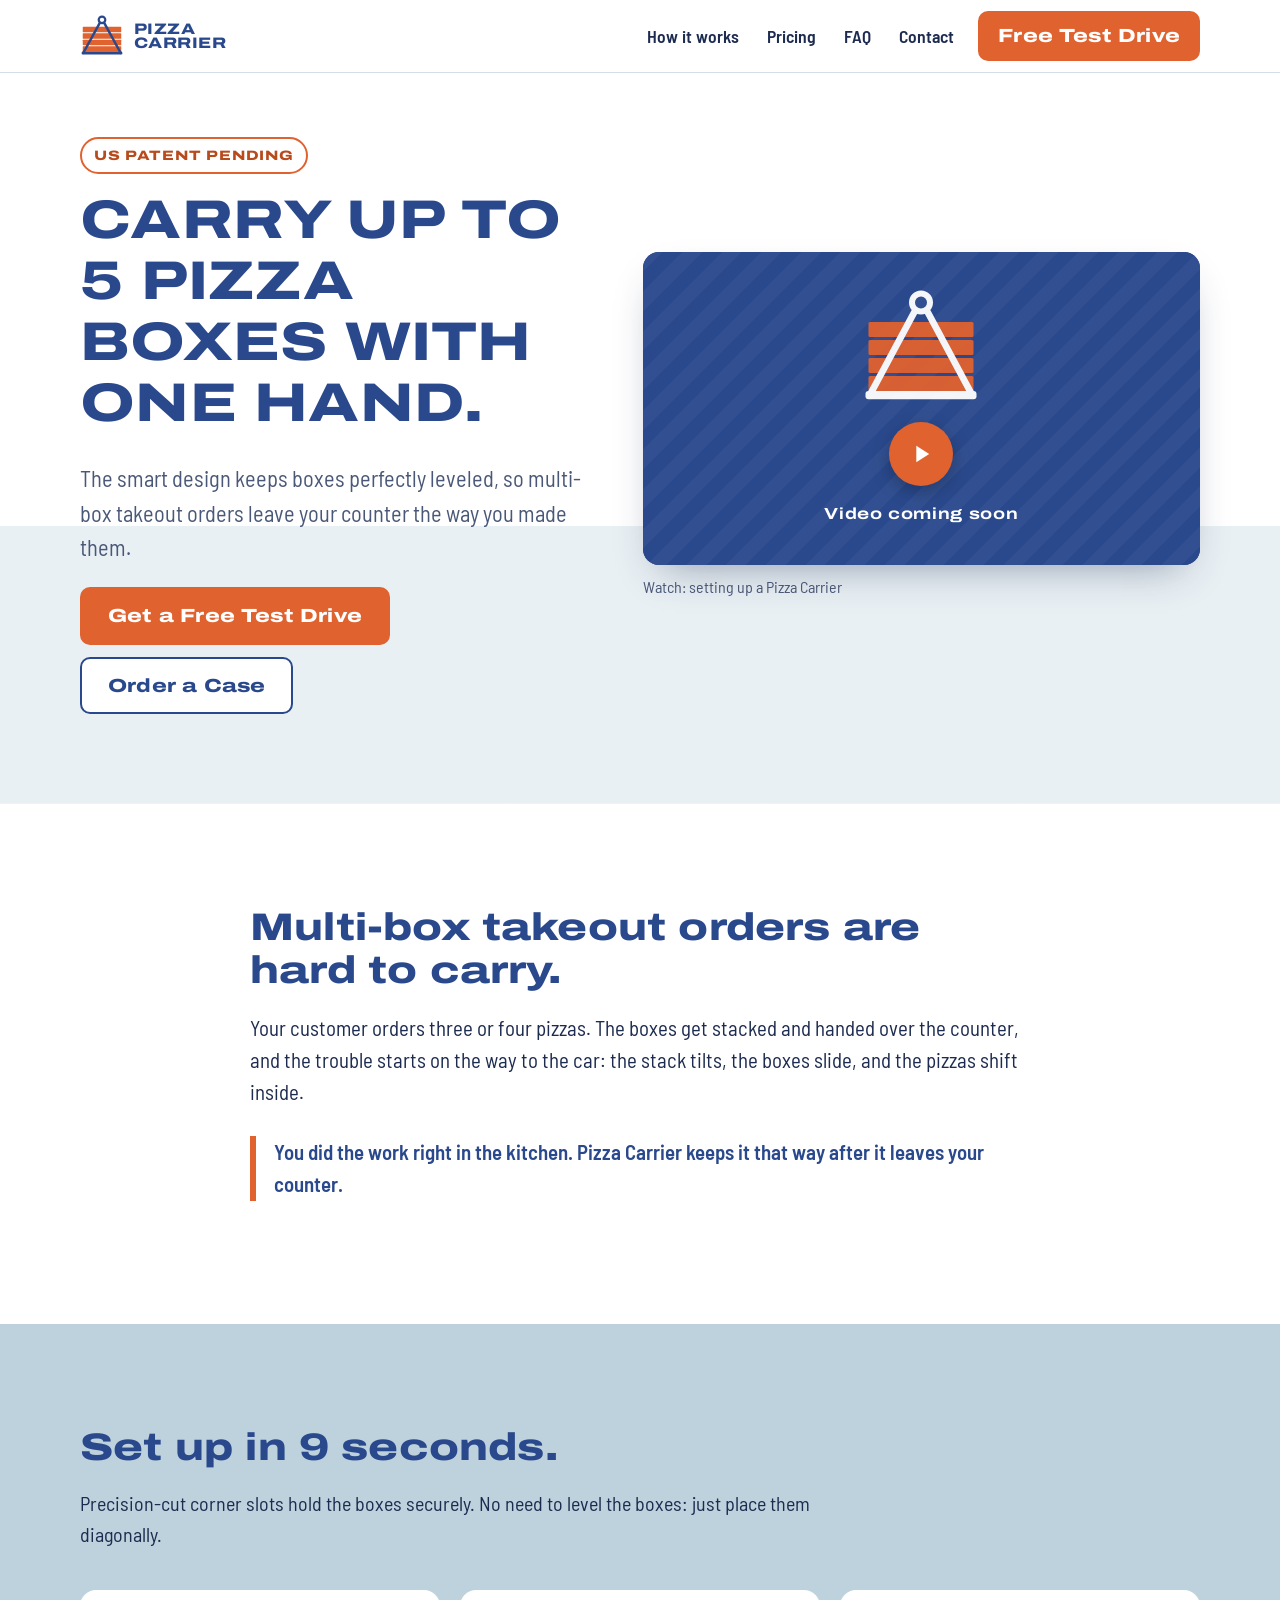
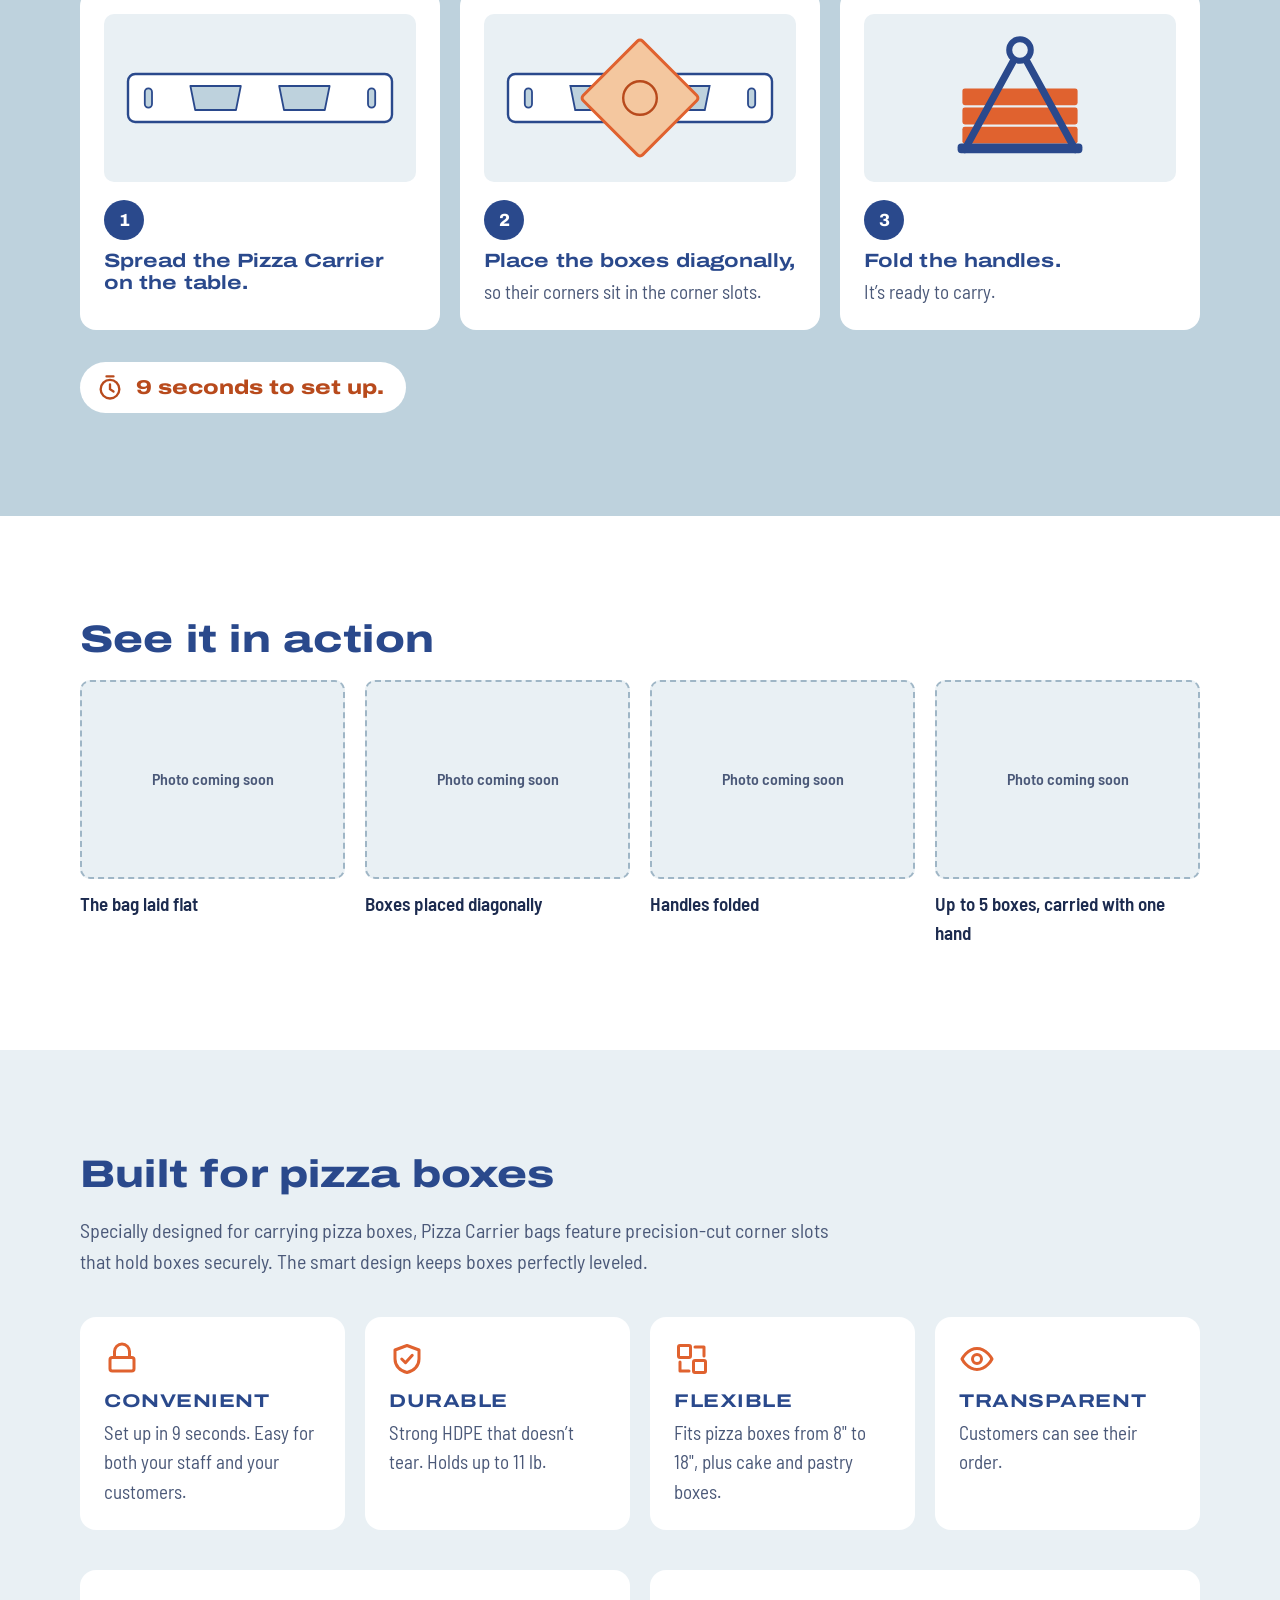
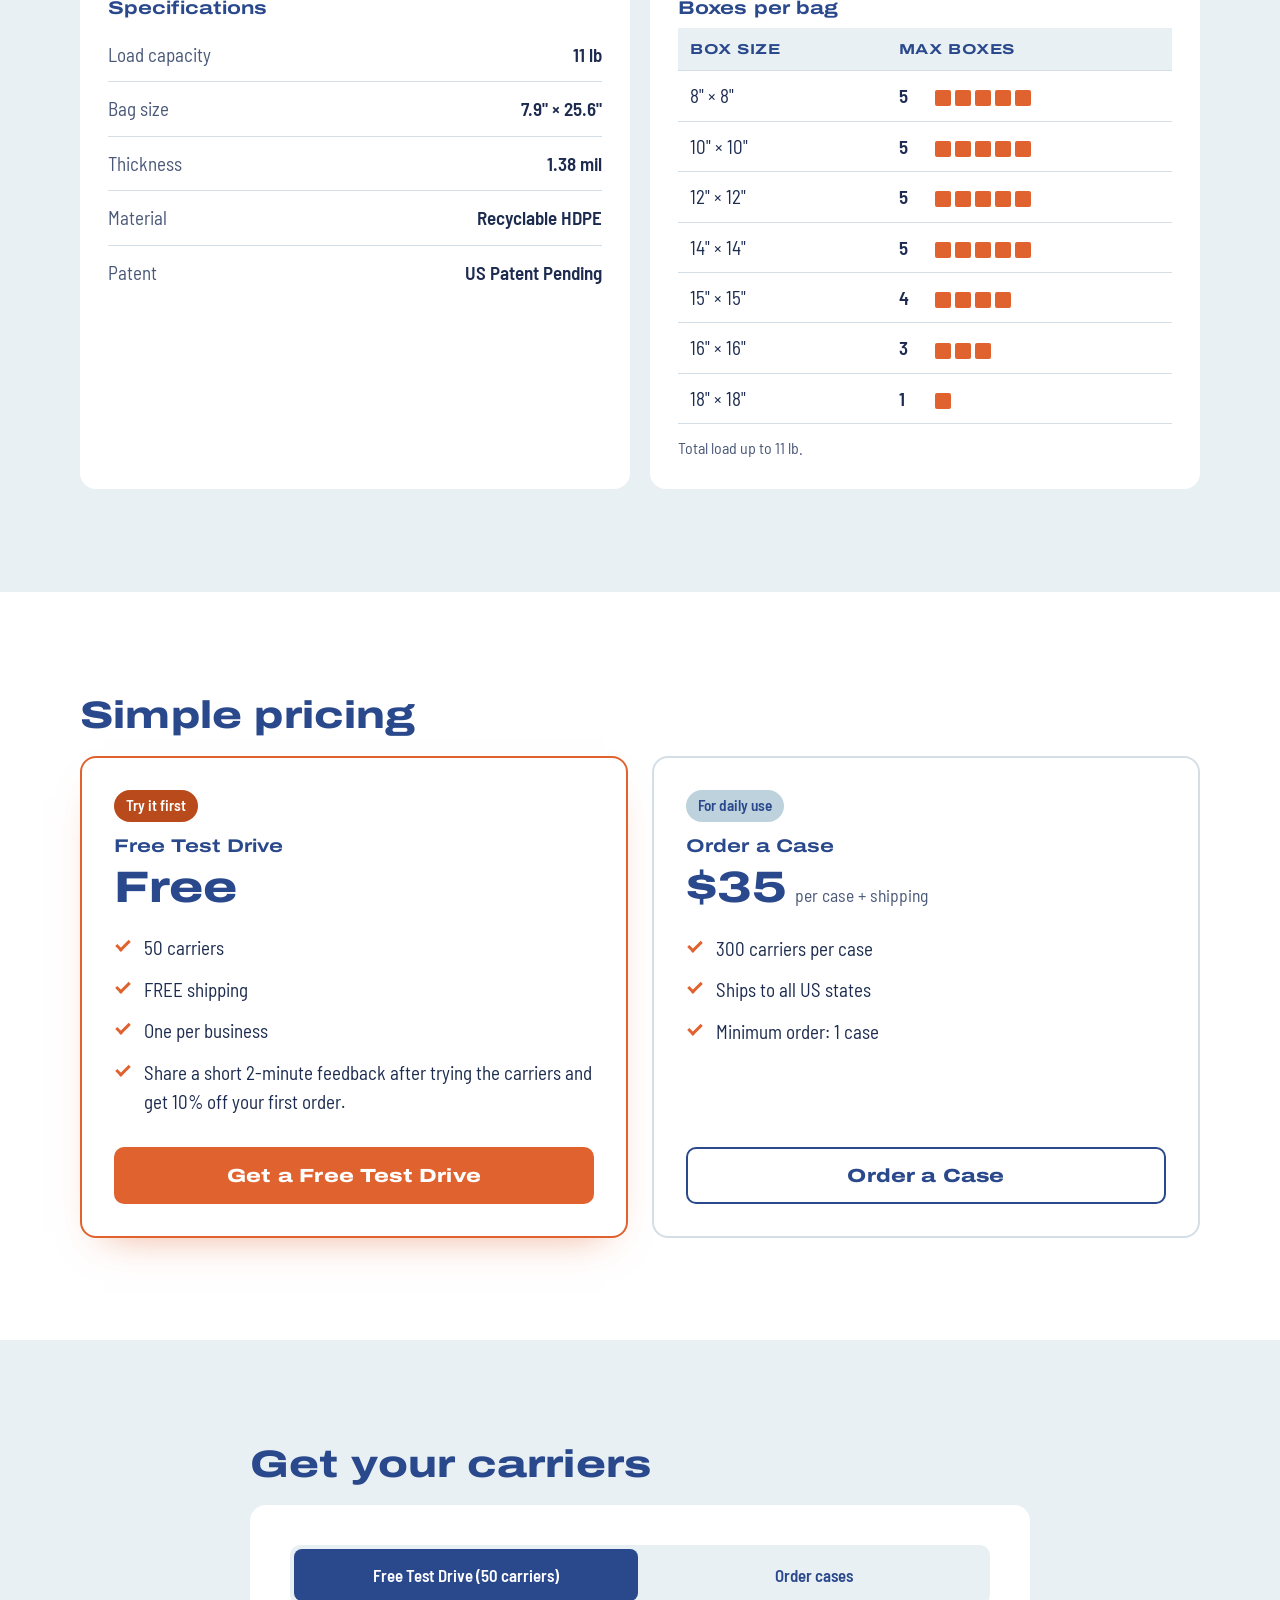
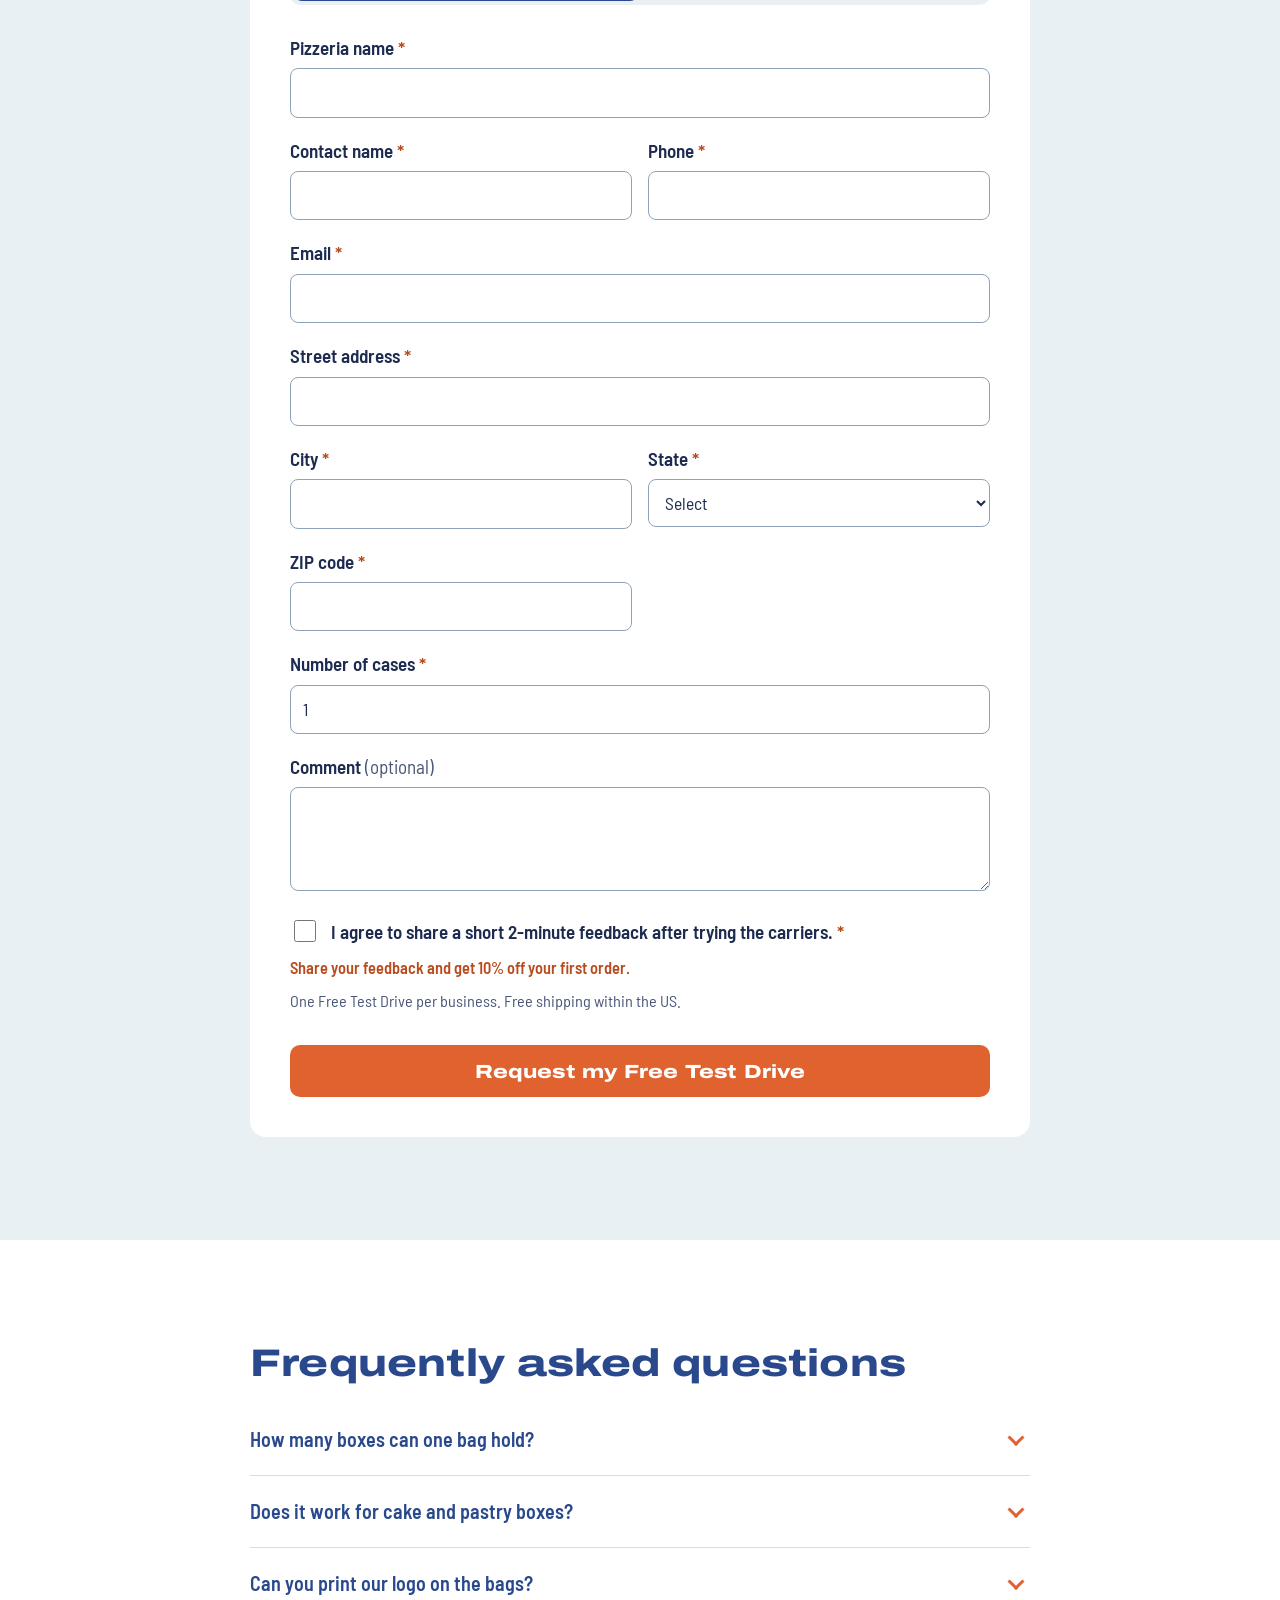
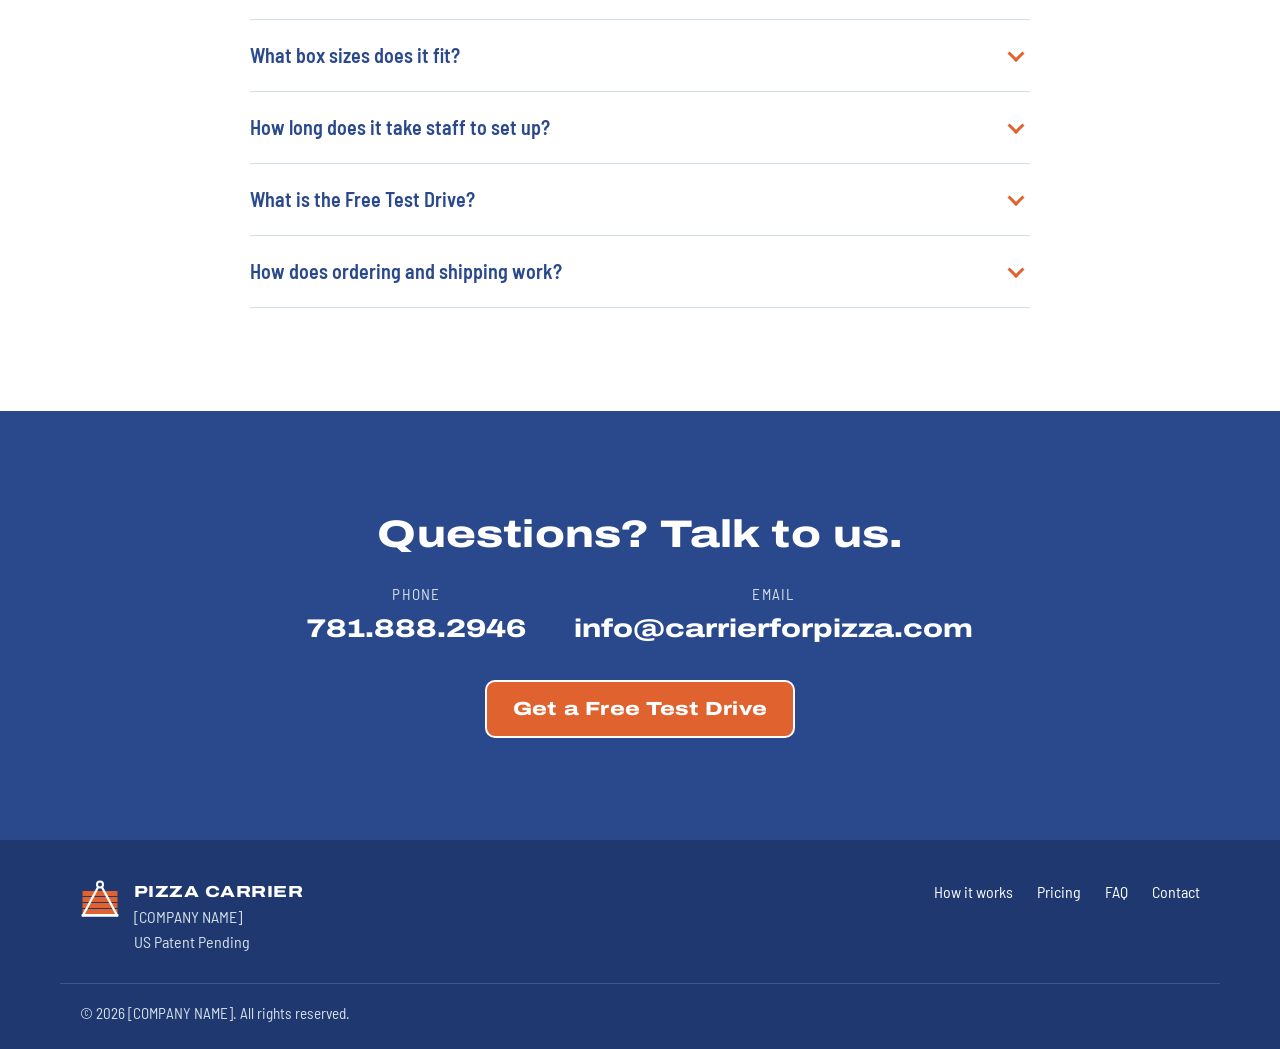
==== index.html @ 57d376f2 "Align site copy with the client's site description Up to 5 boxes, call the product a carry bag, ment" ====
<!doctype html>
<html lang="en">
<head>
<meta charset="utf-8">
<meta name="viewport" content="width=device-width, initial-scale=1">
<title>Pizza Carrier — Carry up to 5 pizza boxes with one hand</title>
<meta name="description" content="Pizza Carrier is a patent-pending pizza box carry bag for pizzerias. It holds up to 5 pizza boxes perfectly leveled for takeout orders. Get a free Test Drive of 50 carriers.">
<link rel="canonical" href="https://carrierforpizza.com/">
<meta name="theme-color" content="#2A498C">

<meta property="og:type" content="website">
<meta property="og:site_name" content="Pizza Carrier">
<meta property="og:title" content="Pizza Carrier — Carry up to 5 pizza boxes with one hand">
<meta property="og:description" content="A patent-pending pizza box carry bag that keeps takeout boxes perfectly leveled. Get a free Test Drive of 50 carriers.">
<meta property="og:url" content="https://carrierforpizza.com/">
<meta property="og:image" content="https://carrierforpizza.com/assets/og-image.png">
<meta property="og:image:width" content="1200">
<meta property="og:image:height" content="630">
<meta name="twitter:card" content="summary_large_image">

<link rel="icon" href="assets/favicon.svg" type="image/svg+xml">
<link rel="apple-touch-icon" href="assets/apple-touch-icon.png">

<link rel="preconnect" href="https://fonts.googleapis.com">
<link rel="preconnect" href="https://fonts.gstatic.com" crossorigin>
<link href="https://fonts.googleapis.com/css2?family=Archivo:wdth,wght@125,700;125,800&family=Barlow+Semi+Condensed:wght@400;500;600&display=swap" rel="stylesheet">
<link rel="stylesheet" href="css/styles.css?v=7">
</head>
<body>
<a class="skip-link" href="#main">Skip to content</a>

<header class="site-header">
  <div class="container header-inner">
    <a class="brand" href="#top" aria-label="Pizza Carrier — home">
      <img class="brand-mark" src="assets/logo.svg" alt="" width="44" height="43">
      <span class="brand-word">Pizza<br>Carrier</span>
    </a>
    <nav class="site-nav" aria-label="Main">
      <ul>
        <li><a href="#how-it-works">How it works</a></li>
        <li><a href="#pricing">Pricing</a></li>
        <li><a href="#faq">FAQ</a></li>
        <li><a href="#contact">Contact</a></li>
      </ul>
    </nav>
    <a class="btn btn-primary btn-sm header-cta" href="#order" data-mode="testdrive">Free Test Drive</a>
  </div>
</header>

<main id="main">

  <!-- 2. Hero -->
  <section class="hero" id="top">
    <div class="container hero-grid">
      <div class="hero-video" id="video">
        <div class="video-frame" id="video-frame">
          <button class="video-poster" type="button" id="video-play" aria-label="Play video: setting up a Pizza Carrier">
            <img class="video-poster-mark" src="assets/logo-on-dark.svg" alt="" width="120" height="117">
            <span class="video-play-icon" aria-hidden="true">
              <svg viewBox="0 0 24 24" width="28" height="28"><path d="M8 5v14l11-7z" fill="currentColor"/></svg>
            </span>
            <span class="video-poster-label" id="video-label">Video coming soon</span>
          </button>
        </div>
        <p class="video-caption">Watch: setting up a Pizza Carrier</p>
      </div>
      <div class="hero-copy">
        <p class="badge"><span>US Patent Pending</span></p>
        <h1>Carry up to 5 pizza boxes with one hand.</h1>
        <p class="lead">The smart design keeps boxes perfectly leveled, so multi-box takeout orders leave your counter the way you made them.</p>
        <div class="btn-row">
          <a class="btn btn-primary" href="#order" data-mode="testdrive">Get a Free Test Drive</a>
          <a class="btn btn-secondary" href="#order" data-mode="order">Order a Case</a>
        </div>
      </div>
    </div>
  </section>

  <!-- 3. Problem -->
  <section class="section problem">
    <div class="container narrow">
      <h2>Multi-box takeout orders are hard to carry.</h2>
      <p>Your customer orders three or four pizzas. The boxes get stacked and handed over the counter, and the trouble starts on the way to the car: the stack tilts, the boxes slide, and the pizzas shift inside.</p>
      <p class="emphasis">You did the work right in the kitchen. Pizza Carrier keeps it that way after it leaves your counter.</p>
    </div>
  </section>

  <!-- 4. How it works -->
  <section class="section how" id="how-it-works">
    <div class="container">
      <div class="section-head">
        <h2>Set up in 9 seconds.</h2>
        <p>Precision-cut corner slots hold the boxes securely. No need to level the boxes: just place them diagonally.</p>
      </div>
      <ol class="steps">
        <li class="step">
          <div class="step-art" aria-hidden="true">
            <svg viewBox="0 0 240 120"><rect x="10" y="40" width="220" height="40" rx="6" fill="#fff" stroke="#2A498C" stroke-width="2"/><rect x="24" y="52" width="6" height="16" rx="3" fill="#BED2DD" stroke="#2A498C" stroke-width="1.5"/><rect x="210" y="52" width="6" height="16" rx="3" fill="#BED2DD" stroke="#2A498C" stroke-width="1.5"/><path d="M62 50 H104 L100 70 H66 Z" fill="#BED2DD" stroke="#2A498C" stroke-width="1.5" stroke-linejoin="round"/><path d="M136 50 H178 L174 70 H140 Z" fill="#BED2DD" stroke="#2A498C" stroke-width="1.5" stroke-linejoin="round"/></svg>
          </div>
          <span class="step-num">1</span>
          <h3>Spread the Pizza Carrier on the table.</h3>
        </li>
        <li class="step">
          <div class="step-art" aria-hidden="true">
            <svg viewBox="0 0 240 120"><rect x="10" y="40" width="220" height="40" rx="6" fill="#fff" stroke="#2A498C" stroke-width="2"/><rect x="24" y="52" width="6" height="16" rx="3" fill="#BED2DD" stroke="#2A498C" stroke-width="1.5"/><rect x="210" y="52" width="6" height="16" rx="3" fill="#BED2DD" stroke="#2A498C" stroke-width="1.5"/><path d="M62 50 H104 L100 70 H66 Z" fill="#BED2DD" stroke="#2A498C" stroke-width="1.5"/><path d="M136 50 H178 L174 70 H140 Z" fill="#BED2DD" stroke="#2A498C" stroke-width="1.5"/><rect x="85" y="25" width="70" height="70" rx="3" transform="rotate(45 120 60)" fill="#F4C79F" stroke="#E0622F" stroke-width="2.5"/><circle cx="120" cy="60" r="14" fill="none" stroke="#B84A1C" stroke-width="2"/></svg>
          </div>
          <span class="step-num">2</span>
          <h3>Place the boxes diagonally,</h3>
          <p>so their corners sit in the corner slots.</p>
        </li>
        <li class="step">
          <div class="step-art" aria-hidden="true">
            <svg viewBox="0 0 240 120"><rect x="72" y="52" width="96" height="14" rx="2" fill="#E0622F"/><rect x="72" y="68" width="96" height="14" rx="2" fill="#E0622F"/><rect x="72" y="84" width="96" height="14" rx="2" fill="#E0622F"/><rect x="68" y="98" width="104" height="8" rx="3" fill="#2A498C"/><path d="M114 30 L74 103 M126 30 L166 103" stroke="#2A498C" stroke-width="6" stroke-linecap="round" fill="none"/><circle cx="120" cy="20" r="9" fill="none" stroke="#2A498C" stroke-width="5"/></svg>
          </div>
          <span class="step-num">3</span>
          <h3>Fold the handles.</h3>
          <p>It’s ready to carry.</p>
        </li>
      </ol>
      <p class="callout">
        <svg viewBox="0 0 24 24" width="28" height="28" aria-hidden="true"><circle cx="12" cy="13" r="8" fill="none" stroke="currentColor" stroke-width="2"/><path d="M12 9v4l3 2M9 2h6" fill="none" stroke="currentColor" stroke-width="2" stroke-linecap="round"/></svg>
        <span>9 seconds to set up.</span>
      </p>
    </div>
  </section>

  <!-- 5. Photos -->
  <section class="section photos">
    <div class="container">
      <h2>See it in action</h2>
      <ul class="photo-grid">
        <li class="photo-tile"><div class="photo-ph"><span>Photo coming soon</span></div><p>The bag laid flat</p></li>
        <li class="photo-tile"><div class="photo-ph"><span>Photo coming soon</span></div><p>Boxes placed diagonally</p></li>
        <li class="photo-tile"><div class="photo-ph"><span>Photo coming soon</span></div><p>Handles folded</p></li>
        <li class="photo-tile"><div class="photo-ph"><span>Photo coming soon</span></div><p>Up to 5 boxes, carried with one hand</p></li>
      </ul>
    </div>
  </section>

  <!-- 6. Features and specs -->
  <section class="section features" id="specs">
    <div class="container">
      <div class="section-head">
        <h2>Built for pizza boxes</h2>
        <p>Specially designed for carrying pizza boxes, Pizza Carrier bags feature precision-cut corner slots that hold boxes securely. The smart design keeps boxes perfectly leveled.</p>
      </div>
      <ul class="feature-grid">
        <li class="feature">
          <svg class="feature-icon" viewBox="0 0 24 24" aria-hidden="true"><path d="M7 11V7a5 5 0 0 1 10 0v4" /><rect x="4" y="11" width="16" height="9" rx="1.5"/></svg>
          <h3>Convenient</h3>
          <p>Set up in 9 seconds. Easy for both your staff and your customers.</p>
        </li>
        <li class="feature">
          <svg class="feature-icon" viewBox="0 0 24 24" aria-hidden="true"><path d="M12 3l8 3v6c0 4.5-3.4 8.2-8 9-4.6-.8-8-4.5-8-9V6z"/><path d="M8.5 12l2.5 2.5 4.5-5"/></svg>
          <h3>Durable</h3>
          <p>Strong HDPE that doesn’t tear. Holds up to 11 lb.</p>
        </li>
        <li class="feature">
          <svg class="feature-icon" viewBox="0 0 24 24" aria-hidden="true"><rect x="3" y="3" width="8" height="8" rx="1"/><rect x="13" y="13" width="8" height="8" rx="1"/><path d="M14 4h6v6M10 20H4v-6"/></svg>
          <h3>Flexible</h3>
          <p>Fits pizza boxes from 8" to 18", plus cake and pastry boxes.</p>
        </li>
        <li class="feature">
          <svg class="feature-icon" viewBox="0 0 24 24" aria-hidden="true"><path d="M2 12s3.5-7 10-7 10 7 10 7-3.5 7-10 7S2 12 2 12z"/><circle cx="12" cy="12" r="3"/></svg>
          <h3>Transparent</h3>
          <p>Customers can see their order.</p>
        </li>
      </ul>

      <div class="spec-grid">
        <div class="spec-card">
          <h3>Specifications</h3>
          <dl class="spec-list">
            <div><dt>Load capacity</dt><dd>11 lb</dd></div>
            <div><dt>Bag size</dt><dd>7.9" × 25.6"</dd></div>
            <div><dt>Thickness</dt><dd>1.38 mil</dd></div>
            <div><dt>Material</dt><dd>Recyclable HDPE</dd></div>
            <div><dt>Patent</dt><dd>US Patent Pending</dd></div>
          </dl>
        </div>
        <div class="spec-card">
          <h3>Boxes per bag</h3>
          <div class="table-wrap">
            <table class="size-table">
              <thead><tr><th scope="col">Box size</th><th scope="col">Max boxes</th></tr></thead>
              <tbody>
                <tr><td>8" × 8"</td><td><span class="box-count">5</span><span class="box-icons" aria-hidden="true"><span class="box-ico"></span><span class="box-ico"></span><span class="box-ico"></span><span class="box-ico"></span><span class="box-ico"></span></span></td></tr>
                <tr><td>10" × 10"</td><td><span class="box-count">5</span><span class="box-icons" aria-hidden="true"><span class="box-ico"></span><span class="box-ico"></span><span class="box-ico"></span><span class="box-ico"></span><span class="box-ico"></span></span></td></tr>
                <tr><td>12" × 12"</td><td><span class="box-count">5</span><span class="box-icons" aria-hidden="true"><span class="box-ico"></span><span class="box-ico"></span><span class="box-ico"></span><span class="box-ico"></span><span class="box-ico"></span></span></td></tr>
                <tr><td>14" × 14"</td><td><span class="box-count">5</span><span class="box-icons" aria-hidden="true"><span class="box-ico"></span><span class="box-ico"></span><span class="box-ico"></span><span class="box-ico"></span><span class="box-ico"></span></span></td></tr>
                <tr><td>15" × 15"</td><td><span class="box-count">4</span><span class="box-icons" aria-hidden="true"><span class="box-ico"></span><span class="box-ico"></span><span class="box-ico"></span><span class="box-ico"></span></span></td></tr>
                <tr><td>16" × 16"</td><td><span class="box-count">3</span><span class="box-icons" aria-hidden="true"><span class="box-ico"></span><span class="box-ico"></span><span class="box-ico"></span></span></td></tr>
                <tr><td>18" × 18"</td><td><span class="box-count">1</span><span class="box-icons" aria-hidden="true"><span class="box-ico"></span></span></td></tr>
              </tbody>
            </table>
          </div>
          <p class="note">Total load up to 11 lb.</p>
        </div>
      </div>
    </div>
  </section>

  <!-- 7. Pricing -->
  <section class="section pricing" id="pricing">
    <div class="container">
      <h2>Simple pricing</h2>
      <div class="price-grid">
        <article class="price-card price-card--featured">
          <p class="price-tag">Try it first</p>
          <h3>Free Test Drive</h3>
          <p class="price"><span class="price-big">Free</span></p>
          <ul class="checks">
            <li>50 carriers</li>
            <li>FREE shipping</li>
            <li>One per business</li>
            <li>Share a short 2-minute feedback after trying the carriers and get 10% off your first order.</li>
          </ul>
          <a class="btn btn-primary btn-block" href="#order" data-mode="testdrive">Get a Free Test Drive</a>
        </article>
        <article class="price-card">
          <p class="price-tag price-tag--plain">For daily use</p>
          <h3>Order a Case</h3>
          <p class="price"><span class="price-big">$35</span> <span class="price-unit">per case + shipping</span></p>
          <ul class="checks">
            <li>300 carriers per case</li>
            <li>Ships to all US states</li>
            <li>Minimum order: 1 case</li>
          </ul>
          <a class="btn btn-secondary btn-block" href="#order" data-mode="order">Order a Case</a>
        </article>
      </div>
    </div>
  </section>

  <!-- 8. Order form -->
  <section class="section order" id="order">
    <div class="container narrow">
      <h2>Get your carriers</h2>
      <form class="form" id="order-form" novalidate>
        <fieldset class="mode-toggle">
          <legend class="visually-hidden">What would you like?</legend>
          <label class="mode-option"><input type="radio" name="mode" value="testdrive" checked><span>Free Test Drive (50 carriers)</span></label>
          <label class="mode-option"><input type="radio" name="mode" value="order"><span>Order cases</span></label>
        </fieldset>

        <div class="field-grid">
          <div class="field field--full">
            <label for="f-pizzeria">Pizzeria name <span class="req" aria-hidden="true">*</span></label>
            <input id="f-pizzeria" name="pizzeria_name" type="text" autocomplete="organization" required>
          </div>
          <div class="field">
            <label for="f-contact">Contact name <span class="req" aria-hidden="true">*</span></label>
            <input id="f-contact" name="name" type="text" autocomplete="name" required>
          </div>
          <div class="field">
            <label for="f-phone">Phone <span class="req" aria-hidden="true">*</span></label>
            <input id="f-phone" name="phone" type="tel" autocomplete="tel" required>
          </div>
          <div class="field field--full">
            <label for="f-email">Email <span class="req" aria-hidden="true">*</span></label>
            <input id="f-email" name="email" type="email" autocomplete="email" required>
          </div>
          <div class="field field--full">
            <label for="f-street">Street address <span class="req" aria-hidden="true">*</span></label>
            <input id="f-street" name="street" type="text" autocomplete="address-line1" required>
          </div>
          <div class="field">
            <label for="f-city">City <span class="req" aria-hidden="true">*</span></label>
            <input id="f-city" name="city" type="text" autocomplete="address-level2" required>
          </div>
          <div class="field field--half">
            <label for="f-state">State <span class="req" aria-hidden="true">*</span></label>
            <select id="f-state" name="state" autocomplete="address-level1" required>
              <option value="">Select</option>
              <option>AL</option><option>AK</option><option>AZ</option><option>AR</option><option>CA</option><option>CO</option><option>CT</option><option>DE</option><option>DC</option><option>FL</option><option>GA</option><option>HI</option><option>ID</option><option>IL</option><option>IN</option><option>IA</option><option>KS</option><option>KY</option><option>LA</option><option>ME</option><option>MD</option><option>MA</option><option>MI</option><option>MN</option><option>MS</option><option>MO</option><option>MT</option><option>NE</option><option>NV</option><option>NH</option><option>NJ</option><option>NM</option><option>NY</option><option>NC</option><option>ND</option><option>OH</option><option>OK</option><option>OR</option><option>PA</option><option>RI</option><option>SC</option><option>SD</option><option>TN</option><option>TX</option><option>UT</option><option>VT</option><option>VA</option><option>WA</option><option>WV</option><option>WI</option><option>WY</option>
            </select>
          </div>
          <div class="field field--half">
            <label for="f-zip">ZIP code <span class="req" aria-hidden="true">*</span></label>
            <input id="f-zip" name="zip" type="text" inputmode="numeric" autocomplete="postal-code" pattern="[0-9]{5}(-[0-9]{4})?" required>
          </div>
          <div class="field field--full" data-only="order" hidden>
            <label for="f-cases">Number of cases <span class="req" aria-hidden="true">*</span></label>
            <input id="f-cases" name="cases" type="number" min="1" step="1" value="1" inputmode="numeric">
          </div>
          <div class="field field--full">
            <label for="f-comment">Comment <span class="optional">(optional)</span></label>
            <textarea id="f-comment" name="comment" rows="3"></textarea>
          </div>
        </div>

        <div data-only="testdrive">
          <label class="check">
            <input type="checkbox" id="f-feedback" name="feedback_agreement" value="Agreed" required>
            <span>I agree to share a short 2-minute feedback after trying the carriers. <span class="req" aria-hidden="true">*</span></span>
          </label>
          <p class="form-note form-note--accent">Share your feedback and get 10% off your first order.</p>
          <p class="form-note">One Free Test Drive per business. Free shipping within the US.</p>
        </div>
        <div data-only="order" hidden>
          <p class="form-note">$35 per case of 300 carriers, plus shipping. We’ll confirm the shipping cost and total before your order ships.</p>
        </div>

        <!-- hidden fields -->
        <input type="hidden" name="form_type" value="Test Drive">
        <input type="hidden" name="src" value="">
        <input type="hidden" name="page_url" value="">
        <div class="hp" aria-hidden="true"><label>Leave this empty <input type="text" name="website" tabindex="-1" autocomplete="off"></label></div>

        <p class="form-error" id="order-error" role="alert" hidden></p>
        <button class="btn btn-primary btn-block" type="submit" id="order-submit">Request my Free Test Drive</button>
      </form>

      <div class="form-result" id="order-success" tabindex="-1" hidden>
        <h3 id="order-success-title">Thank you! Your Test Drive request is in.</h3>
        <p id="order-success-text">We’ll contact you to confirm shipping.</p>
        <button type="button" class="btn btn-secondary btn-sm" id="order-again">Send another request</button>
      </div>
    </div>
  </section>

  <!-- 9. FAQ -->
  <section class="section faq" id="faq">
    <div class="container narrow">
      <h2>Frequently asked questions</h2>
      <div class="faq-list">
        <details>
          <summary>How many boxes can one bag hold?</summary>
          <p>Up to 5 boxes for sizes from 8" to 14", with a total load of up to 11 lb. See the <a href="#specs">box-size table</a> for the maximum per size.</p>
        </details>
        <details>
          <summary>Does it work for cake and pastry boxes?</summary>
          <p>Yes. Pizza Carrier bags also fit cake and pastry boxes. Any square or round box of a suitable size can be packed in the bag.</p>
        </details>
        <details>
          <summary>Can you print our logo on the bags?</summary>
          <p>Yes. Logo printing is available for orders of 60 cases or more. Contact us for details.</p>
        </details>
        <details>
          <summary>What box sizes does it fit?</summary>
          <p>Square pizza boxes from 8" × 8" to 18" × 18". Larger boxes mean fewer per bag: 3 for 16" boxes and 1 for 18" boxes.</p>
        </details>
        <details>
          <summary>How long does it take staff to set up?</summary>
          <p>About 9 seconds: spread the bag on the table, place the boxes diagonally, fold the handles.</p>
        </details>
        <details>
          <summary>What is the Free Test Drive?</summary>
          <p>50 carriers with free shipping, one per business. In return, we ask for a short 2-minute feedback after you try them. Share it and you get 10% off your first order.</p>
        </details>
        <details>
          <summary>How does ordering and shipping work?</summary>
          <p>Carriers come 300 per case at $35 per case plus shipping. The minimum order is 1 case, and we ship to all US states. After you send the form, we’ll contact you to confirm shipping cost and delivery.</p>
        </details>
      </div>
    </div>
  </section>

  <!-- 10. Contact -->
  <section class="section contact" id="contact">
    <div class="container contact-inner">
      <h2>Questions? Talk to us.</h2>
      <ul class="contact-list">
        <li><span class="contact-label">Phone</span><a href="tel:+17818882946">781.888.2946</a></li>
        <li><span class="contact-label">Email</span><a href="mailto:info@carrierforpizza.com">info@carrierforpizza.com</a></li>
      </ul>
      <a class="btn btn-primary" href="#order" data-mode="testdrive">Get a Free Test Drive</a>
    </div>
  </section>
</main>

<footer class="site-footer">
  <div class="container footer-inner">
    <div class="footer-brand">
      <img src="assets/logo-on-dark.svg" alt="" width="40" height="39">
      <div>
        <p class="footer-word">Pizza Carrier</p>
        <p class="footer-company">[COMPANY NAME]</p>
        <p class="footer-patent">US Patent Pending</p>
      </div>
    </div>
    <nav aria-label="Footer">
      <ul class="footer-nav">
        <li><a href="#how-it-works">How it works</a></li>
        <li><a href="#pricing">Pricing</a></li>
        <li><a href="#faq">FAQ</a></li>
        <li><a href="#contact">Contact</a></li>
      </ul>
    </nav>
  </div>
  <div class="container footer-legal">
    <p>© <span id="year">2026</span> [COMPANY NAME]. All rights reserved.</p>
  </div>
</footer>

<script src="js/config.js?v=7"></script>
<script src="js/main.js?v=7"></script>
</body>
</html>
---- css/styles.css ----
/* =========================================================
   Pizza Carrier — styles
   Brand colors sampled from the client flyer. Change them here only.
   ========================================================= */
:root {
  --navy: #2A498C;          /* primary brand color */
  --navy-deep: #1F3870;     /* hover / dark sections */
  --ink: #1C2B4F;           /* body text */
  --ink-soft: #4A5878;      /* secondary text (7:1 on white) */
  --orange: #E0622F;        /* brand orange: large bold text, shapes, buttons only */
  --orange-dark: #B84A1C;   /* orange for small text (5.2:1 on white) */
  --sky: #BED2DD;           /* light-blue section background (flyer steps band) */
  --sky-soft: #E9F0F4;
  --paper: #FFFFFF;
  --line: #D3DEE6;

  --font-head: "Archivo", "Arial Black", "Helvetica Neue", Arial, sans-serif;
  --font-body: "Barlow Semi Condensed", "Arial Narrow", "Helvetica Neue", Arial, sans-serif;

  --radius: 10px;
  --radius-lg: 16px;
  --container: 1160px;
  --gutter: 20px;
}

*, *::before, *::after { box-sizing: border-box; }
html { scroll-behavior: smooth; scroll-padding-top: 84px; }
@media (prefers-reduced-motion: reduce) { html { scroll-behavior: auto; } }

body {
  margin: 0;
  font-family: var(--font-body);
  font-size: 1.1875rem;
  line-height: 1.55;
  color: var(--ink);
  background: var(--paper);
  -webkit-font-smoothing: antialiased;
}
img, svg { max-width: 100%; display: block; }
a { color: var(--navy); }
a:hover { color: var(--orange-dark); }
:focus-visible { outline: 3px solid var(--orange); outline-offset: 2px; }

h1, h2, h3 {
  font-family: var(--font-head);
  font-stretch: 125%;
  font-weight: 800;
  color: var(--navy);
  line-height: 1.12;
  margin: 0 0 .5em;
  letter-spacing: .005em;
}
h1 { font-size: clamp(2rem, 4.6vw, 3.4rem); text-transform: uppercase; }
h2 { font-size: clamp(1.6rem, 3.2vw, 2.4rem); }
h3 { font-size: 1.15rem; font-weight: 700; }
p { margin: 0 0 1em; }

.container { width: 100%; max-width: var(--container); margin: 0 auto; padding: 0 var(--gutter); }
.narrow { max-width: 820px; }
.section { padding: clamp(56px, 8vw, 104px) 0; }
.section-head { max-width: 760px; margin-bottom: 40px; }
.section-head p { color: var(--ink-soft); font-size: 1.25rem; }

.visually-hidden, .hp {
  position: absolute !important; width: 1px; height: 1px; overflow: hidden;
  clip: rect(0 0 0 0); white-space: nowrap; border: 0; padding: 0; margin: -1px;
}
.skip-link { position: absolute; left: -9999px; top: 8px; background: var(--navy); color: #fff; padding: 10px 16px; z-index: 100; border-radius: 6px; }
.skip-link:focus { left: 8px; color: #fff; }

/* ---------- Buttons ---------- */
.btn {
  display: inline-flex; align-items: center; justify-content: center;
  min-height: 52px; padding: 12px 26px;
  font-family: var(--font-head); font-stretch: 125%; font-weight: 800;
  font-size: 1.1875rem;          /* 19px bold = large text → white on orange passes 3:1 */
  text-decoration: none; letter-spacing: .01em;
  border-radius: var(--radius); border: 2px solid transparent;
  cursor: pointer; transition: background-color .15s, color .15s, border-color .15s;
}
.btn-primary { background: var(--orange); color: #fff; }
.btn-primary:hover { background: var(--orange-dark); color: #fff; }
.btn-secondary { background: #fff; color: var(--navy); border-color: var(--navy); }
.btn-secondary:hover { background: var(--navy); color: #fff; }
.btn-sm { min-height: 44px; padding: 8px 18px; font-size: 1.1875rem; }
.btn-block { width: 100%; }
.btn-row { display: flex; flex-wrap: wrap; gap: 12px; }
.btn[disabled] { opacity: .6; cursor: progress; }

/* ---------- Header ---------- */
.site-header {
  position: sticky; top: 0; z-index: 50;
  background: rgba(255,255,255,.96);
  border-bottom: 1px solid var(--line);
  backdrop-filter: saturate(1.2) blur(6px);
}
.header-inner { display: flex; align-items: center; gap: 24px; min-height: 72px; }
.brand { display: flex; align-items: center; gap: 10px; text-decoration: none; }
.brand-mark { width: 44px; height: auto; }
.brand-word {
  font-family: var(--font-head); font-stretch: 125%; font-weight: 800;
  text-transform: uppercase; color: var(--navy);
  font-size: .95rem; line-height: .95; letter-spacing: .03em;
}
.site-nav { margin-left: auto; }
.site-nav ul { display: flex; gap: 28px; list-style: none; margin: 0; padding: 0; }
.site-nav a { text-decoration: none; font-weight: 600; color: var(--ink); font-size: 1.1rem; }
.site-nav a:hover { color: var(--navy); text-decoration: underline; text-underline-offset: 4px; }
@media (max-width: 860px) {
  .site-nav { display: none; }
  .header-cta { margin-left: auto; }
}

/* ---------- Hero ---------- */
.hero { padding: clamp(28px, 5vw, 72px) 0 clamp(48px, 7vw, 96px); background: linear-gradient(var(--sky-soft), var(--sky-soft)) bottom / 100% 38% no-repeat; }
.hero-grid { display: grid; grid-template-columns: 1fr; gap: 28px; align-items: center; }
@media (min-width: 900px) {
  .hero-grid { grid-template-columns: 1fr 1.1fr; gap: 56px; }
  .hero-video { order: 2; }
  .hero-copy { order: 1; }
}
.hero .lead { font-size: clamp(1.2rem, 2vw, 1.4rem); color: var(--ink-soft); max-width: 34em; }
.badge { margin: 0 0 16px; }
.badge span {
  display: inline-block; padding: 6px 12px; border-radius: 999px;
  border: 2px solid var(--orange); color: var(--orange-dark);
  font-family: var(--font-head); font-stretch: 125%; font-weight: 800;
  font-size: .85rem; letter-spacing: .06em; text-transform: uppercase;
}

.video-frame {
  position: relative; aspect-ratio: 16 / 9; width: 100%;
  border-radius: var(--radius-lg); overflow: hidden; background: var(--navy);
  box-shadow: 0 18px 40px -18px rgba(28,43,79,.45);
}
.video-frame iframe, .video-frame video { position: absolute; inset: 0; width: 100%; height: 100%; border: 0; background: #000; }
.video-poster {
  position: absolute; inset: 0; width: 100%; height: 100%;
  display: flex; flex-direction: column; align-items: center; justify-content: center; gap: 16px;
  background:
    repeating-linear-gradient(135deg, rgba(255,255,255,.04) 0 14px, transparent 14px 28px),
    var(--navy);
  color: #fff; border: 0; cursor: pointer; font: inherit;
}
.video-poster[aria-disabled="true"] { cursor: default; }
.video-poster-mark { width: clamp(72px, 12vw, 120px); height: auto; opacity: .95; }
.video-play-icon {
  display: grid; place-items: center; width: 64px; height: 64px; border-radius: 50%;
  background: var(--orange); color: #fff; box-shadow: 0 6px 18px rgba(0,0,0,.25);
}
.video-poster:hover .video-play-icon { background: var(--orange-dark); }
.video-poster-label { font-family: var(--font-head); font-stretch: 125%; font-weight: 700; font-size: 1rem; letter-spacing: .04em; }
.video-caption { margin: 10px 0 0; font-size: 1rem; color: var(--ink-soft); }
.is-flyer .video-frame { outline: 4px solid var(--orange); outline-offset: 4px; }

/* ---------- Problem ---------- */
.problem { background: var(--paper); }
.problem p { font-size: 1.3rem; }
.problem .emphasis { font-weight: 600; color: var(--navy); border-left: 6px solid var(--orange); padding-left: 18px; margin-top: 28px; }

/* ---------- How it works ---------- */
.how { background: var(--sky); }
.how .section-head p { color: var(--ink); }
.steps { list-style: none; margin: 0; padding: 0; display: grid; gap: 20px; grid-template-columns: 1fr; counter-reset: none; }
@media (min-width: 760px) { .steps { grid-template-columns: repeat(3, minmax(0, 1fr)); } }
.step { background: #fff; border-radius: var(--radius-lg); padding: 24px; position: relative; }
.step-art { background: var(--sky-soft); border-radius: var(--radius); padding: 12px; margin-bottom: 18px; }
.step-art svg { width: 100%; height: auto; }
.step-num {
  display: inline-grid; place-items: center; width: 40px; height: 40px; border-radius: 50%;
  background: var(--navy); color: #fff; font-family: var(--font-head); font-weight: 800; font-size: 1.1rem; margin-bottom: 10px;
}
.step h3 { font-size: 1.2rem; margin-bottom: .25em; }
.step p { margin: 0; color: var(--ink-soft); }
.callout {
  display: inline-flex; align-items: center; gap: 12px; margin: 32px 0 0;
  background: #fff; color: var(--orange-dark); border-radius: 999px; padding: 10px 22px 10px 16px;
  font-family: var(--font-head); font-stretch: 125%; font-weight: 800; font-size: 1.25rem;
}

/* ---------- Photos ---------- */
.photo-grid { list-style: none; margin: 0; padding: 0; display: grid; gap: 20px; grid-template-columns: repeat(2, minmax(0, 1fr)); }
@media (min-width: 900px) { .photo-grid { grid-template-columns: repeat(4, minmax(0, 1fr)); } }
@media (max-width: 480px) { .photo-grid { grid-template-columns: 1fr; } }
.photo-ph {
  aspect-ratio: 4 / 3; border-radius: var(--radius); border: 2px dashed #9FB6C6;
  background: var(--sky-soft); display: grid; place-items: center;
  color: var(--ink-soft); font-weight: 600; font-size: 1rem; text-align: center; padding: 10px;
}
.photo-tile p { margin: 10px 0 0; font-weight: 600; color: var(--ink); }

/* ---------- Features & specs ---------- */
.features { background: var(--sky-soft); }
.feature-grid { list-style: none; margin: 0 0 40px; padding: 0; display: grid; gap: 20px; grid-template-columns: repeat(2, minmax(0, 1fr)); }
@media (min-width: 900px) { .feature-grid { grid-template-columns: repeat(4, minmax(0, 1fr)); } }
@media (max-width: 480px) { .feature-grid { grid-template-columns: 1fr; } }
.feature { background: #fff; border-radius: var(--radius-lg); padding: 24px; }
.feature-icon { width: 36px; height: 36px; fill: none; stroke: var(--orange); stroke-width: 2; stroke-linecap: round; stroke-linejoin: round; margin-bottom: 14px; }
.feature h3 { text-transform: uppercase; letter-spacing: .03em; margin-bottom: .35em; }
.feature p { margin: 0; color: var(--ink-soft); }

.spec-grid { display: grid; gap: 20px; grid-template-columns: 1fr; }
@media (min-width: 900px) { .spec-grid { grid-template-columns: 1fr 1fr; } }
.spec-card { background: #fff; border-radius: var(--radius-lg); padding: 28px; }
.spec-list { margin: 0; }
.spec-list div { display: flex; justify-content: space-between; gap: 16px; padding: 12px 0; border-bottom: 1px solid var(--line); }
.spec-list div:last-child { border-bottom: 0; }
.spec-list dt { color: var(--ink-soft); }
.spec-list dd { margin: 0; font-weight: 600; color: var(--ink); text-align: right; }
.table-wrap { overflow-x: auto; }
.size-table { width: 100%; border-collapse: collapse; }
.size-table th, .size-table td { text-align: left; padding: 10px 12px; border-bottom: 1px solid var(--line); }
.size-table th { font-family: var(--font-head); font-stretch: 125%; font-size: .9rem; color: var(--navy); text-transform: uppercase; letter-spacing: .04em; background: var(--sky-soft); }
.size-table td:last-child { font-weight: 600; }
.size-table td:last-child { white-space: nowrap; }
.box-count { display: inline-block; min-width: 1.5em; }
.box-icons { display: inline-flex; gap: 4px; vertical-align: middle; margin-left: 8px; }
.box-ico { width: 16px; height: 16px; border-radius: 2px; background: var(--orange); }
.note { margin: 12px 0 0; color: var(--ink-soft); font-size: 1rem; }

/* ---------- Pricing ---------- */
.price-grid { display: grid; gap: 24px; grid-template-columns: 1fr; margin-top: 8px; }
@media (min-width: 820px) { .price-grid { grid-template-columns: 1fr 1fr; } }
.price-card { border: 2px solid var(--line); border-radius: var(--radius-lg); padding: 32px; display: flex; flex-direction: column; background: #fff; }
.price-card--featured { border-color: var(--orange); box-shadow: 0 18px 40px -24px rgba(224,98,47,.6); }
.price-tag { align-self: flex-start; margin: 0 0 14px; padding: 4px 12px; border-radius: 999px; background: var(--orange-dark); color: #fff; font-weight: 600; font-size: .95rem; }
.price-tag--plain { background: var(--sky); color: var(--navy); }
.price { margin: 0 0 18px; display: flex; align-items: baseline; flex-wrap: wrap; gap: 8px; }
.price-big { font-family: var(--font-head); font-stretch: 125%; font-weight: 800; font-size: 2.75rem; color: var(--navy); line-height: 1; }
.price-unit { color: var(--ink-soft); font-size: 1.1rem; }
.checks { list-style: none; margin: 0 0 24px; padding: 0; flex-grow: 1; }
.checks li { position: relative; padding: 6px 0 6px 30px; }
.checks li::before {
  content: ""; position: absolute; left: 2px; top: 13px; width: 14px; height: 8px;
  border-left: 3px solid var(--orange); border-bottom: 3px solid var(--orange); transform: rotate(-45deg);
}

/* ---------- Order form ---------- */
.order { background: var(--sky-soft); }
.form { background: #fff; border-radius: var(--radius-lg); padding: clamp(20px, 4vw, 40px); }
.mode-toggle { border: 0; padding: 4px; margin: 0 0 28px; display: grid; grid-template-columns: 1fr 1fr; gap: 4px; background: var(--sky-soft); border-radius: var(--radius); }
.mode-option { position: relative; }
.mode-option input { position: absolute; opacity: 0; inset: 0; width: 100%; height: 100%; margin: 0; cursor: pointer; }
.mode-option span {
  display: flex; align-items: center; justify-content: center; text-align: center;
  min-height: 52px; padding: 8px 12px; border-radius: 8px;
  font-weight: 600; color: var(--navy); font-size: 1.05rem; line-height: 1.2;
}
.mode-option input:checked + span { background: var(--navy); color: #fff; }
.mode-option input:focus-visible + span { outline: 3px solid var(--orange); outline-offset: 2px; }

.field-grid { display: grid; grid-template-columns: repeat(2, minmax(0, 1fr)); gap: 18px 16px; }
.field { grid-column: span 2; display: flex; flex-direction: column; gap: 6px; }
@media (min-width: 640px) {
  .field { grid-column: span 1; }
  .field--full { grid-column: span 2; }
}
.field--half { grid-column: span 1; }
.field label { font-weight: 600; color: var(--ink); }
.req { color: var(--orange-dark); }
.optional { color: var(--ink-soft); font-weight: 400; }
.field input, .field select, .field textarea {
  font: inherit; font-size: 1.1rem; color: var(--ink);
  min-height: 48px; padding: 10px 12px;
  border: 1.5px solid #8FA3B8; border-radius: 8px; background: #fff; width: 100%;
}
.field textarea { min-height: 96px; resize: vertical; }
.field input:focus, .field select:focus, .field textarea:focus { outline: 3px solid rgba(42,73,140,.35); border-color: var(--navy); }
.field input[aria-invalid="true"], .field select[aria-invalid="true"] { border-color: #B3261E; }
.field-error { color: #B3261E; font-size: .95rem; margin: 0; }

.check { display: flex; gap: 12px; align-items: flex-start; margin: 26px 0 8px; cursor: pointer; font-weight: 600; }
.check input { width: 22px; height: 22px; margin-top: 3px; accent-color: var(--navy); flex-shrink: 0; }
.form-note { margin: 0 0 8px; color: var(--ink-soft); font-size: 1.02rem; }
.form-note--accent { color: var(--orange-dark); font-weight: 600; }
[data-only="order"] .form-note { margin-top: 24px; }
.form-error { background: #FDECEA; color: #8C1D18; border-radius: 8px; padding: 12px 14px; margin: 20px 0 0; }
.form .btn-block { margin-top: 24px; }
.form-result { background: #fff; border-radius: var(--radius-lg); padding: 40px; text-align: center; border-top: 6px solid var(--orange); }
.form-result h3 { font-size: 1.4rem; }
.form-result p { margin: 0; color: var(--ink-soft); }
.form-result .btn { margin-top: 24px; }

/* ---------- FAQ ---------- */
.faq-list details { border-bottom: 1px solid var(--line); }
.faq-list summary {
  list-style: none; cursor: pointer; padding: 20px 40px 20px 0; position: relative;
  font-weight: 600; font-size: 1.25rem; color: var(--navy);
}
.faq-list summary::-webkit-details-marker { display: none; }
.faq-list summary::after {
  content: ""; position: absolute; right: 8px; top: 50%; width: 12px; height: 12px;
  border-right: 3px solid var(--orange); border-bottom: 3px solid var(--orange);
  transform: translateY(-70%) rotate(45deg); transition: transform .15s;
}
.faq-list details[open] summary::after { transform: translateY(-30%) rotate(-135deg); }
.faq-list details p { margin: 0 0 20px; color: var(--ink); }

/* ---------- Contact ---------- */
.contact { background: var(--navy); color: #fff; text-align: center; }
.contact h2 { color: #fff; }
.contact-inner { display: flex; flex-direction: column; align-items: center; }
.contact-list { list-style: none; margin: 8px 0 32px; padding: 0; display: flex; flex-wrap: wrap; justify-content: center; gap: 16px 48px; }
.contact-list li { display: flex; flex-direction: column; gap: 2px; }
.contact-label { font-size: .95rem; color: #D6E2EA; text-transform: uppercase; letter-spacing: .08em; }
.contact-list a { color: #fff; font-family: var(--font-head); font-stretch: 125%; font-weight: 800; font-size: clamp(1.2rem, 2.6vw, 1.6rem); text-decoration: none; word-break: break-word; }
.contact-list a:hover { text-decoration: underline; color: #fff; }
.contact .btn-primary { border-color: #fff; }

/* ---------- Footer ---------- */
.site-footer { background: var(--navy-deep); color: #D6E2EA; padding: 40px 0 24px; font-size: 1rem; }
.footer-inner { display: flex; flex-wrap: wrap; justify-content: space-between; align-items: flex-start; gap: 24px; }
.footer-brand { display: flex; gap: 14px; align-items: flex-start; }
.footer-brand img { width: 40px; height: auto; }
.footer-brand p { margin: 0; }
.footer-word { font-family: var(--font-head); font-stretch: 125%; font-weight: 800; text-transform: uppercase; color: #fff; letter-spacing: .03em; }
.footer-nav { list-style: none; margin: 0; padding: 0; display: flex; flex-wrap: wrap; gap: 8px 24px; }
.footer-nav a { color: #fff; text-decoration: none; }
.footer-nav a:hover { color: #fff; text-decoration: underline; }
.footer-legal { margin-top: 28px; padding-top: 18px; border-top: 1px solid rgba(255,255,255,.15); }
.footer-legal p { margin: 0; font-size: .95rem; }

/* ---------- Feedback page ---------- */
.page-simple { padding: clamp(40px, 7vw, 88px) 0; background: var(--sky-soft); min-height: 70vh; }
.page-simple .intro { font-size: 1.25rem; color: var(--ink-soft); }
.radio-row { display: flex; flex-wrap: wrap; gap: 10px; border: 0; padding: 0; margin: 0; }
.radio-row legend { font-weight: 600; margin-bottom: 8px; padding: 0; }
.radio-pill { position: relative; }
.radio-pill input { position: absolute; opacity: 0; inset: 0; margin: 0; cursor: pointer; width: 100%; height: 100%; }
.radio-pill span { display: inline-flex; align-items: center; justify-content: center; min-width: 64px; min-height: 46px; padding: 8px 16px; border: 1.5px solid #8FA3B8; border-radius: 8px; font-weight: 600; color: var(--navy); background: #fff; }
.radio-pill input:checked + span { background: var(--navy); border-color: var(--navy); color: #fff; }
.radio-pill input:focus-visible + span { outline: 3px solid var(--orange); outline-offset: 2px; }
.scale-hint { flex-basis: 100%; display: flex; justify-content: space-between; font-size: .95rem; color: var(--ink-soft); max-width: 330px; margin-top: 2px; }
@media (max-width: 420px) { .radio-pill span { min-width: 50px; padding: 8px 12px; } }
.page-simple + .site-footer { padding: 24px 0; }
.page-simple + .site-footer .footer-legal { margin-top: 0; padding-top: 0; border-top: 0; }
.stack { display: flex; flex-direction: column; gap: 24px; }
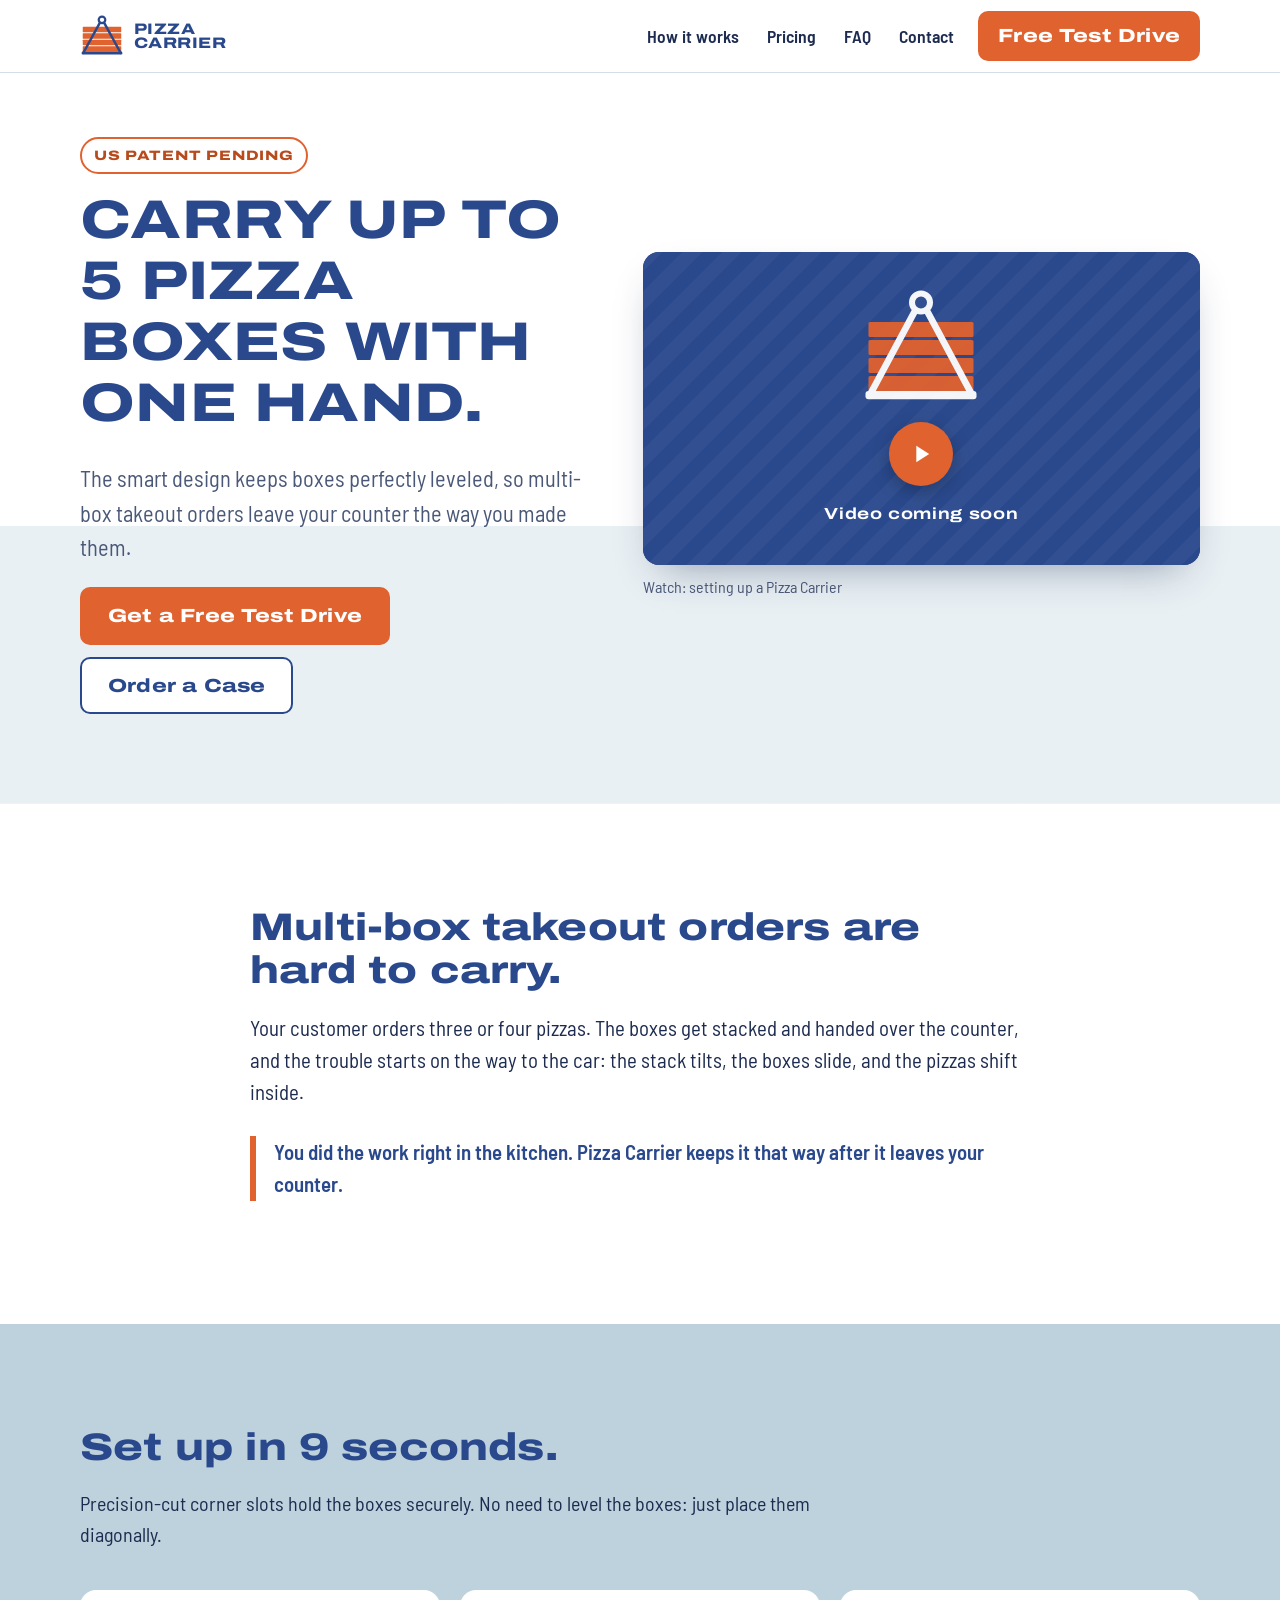
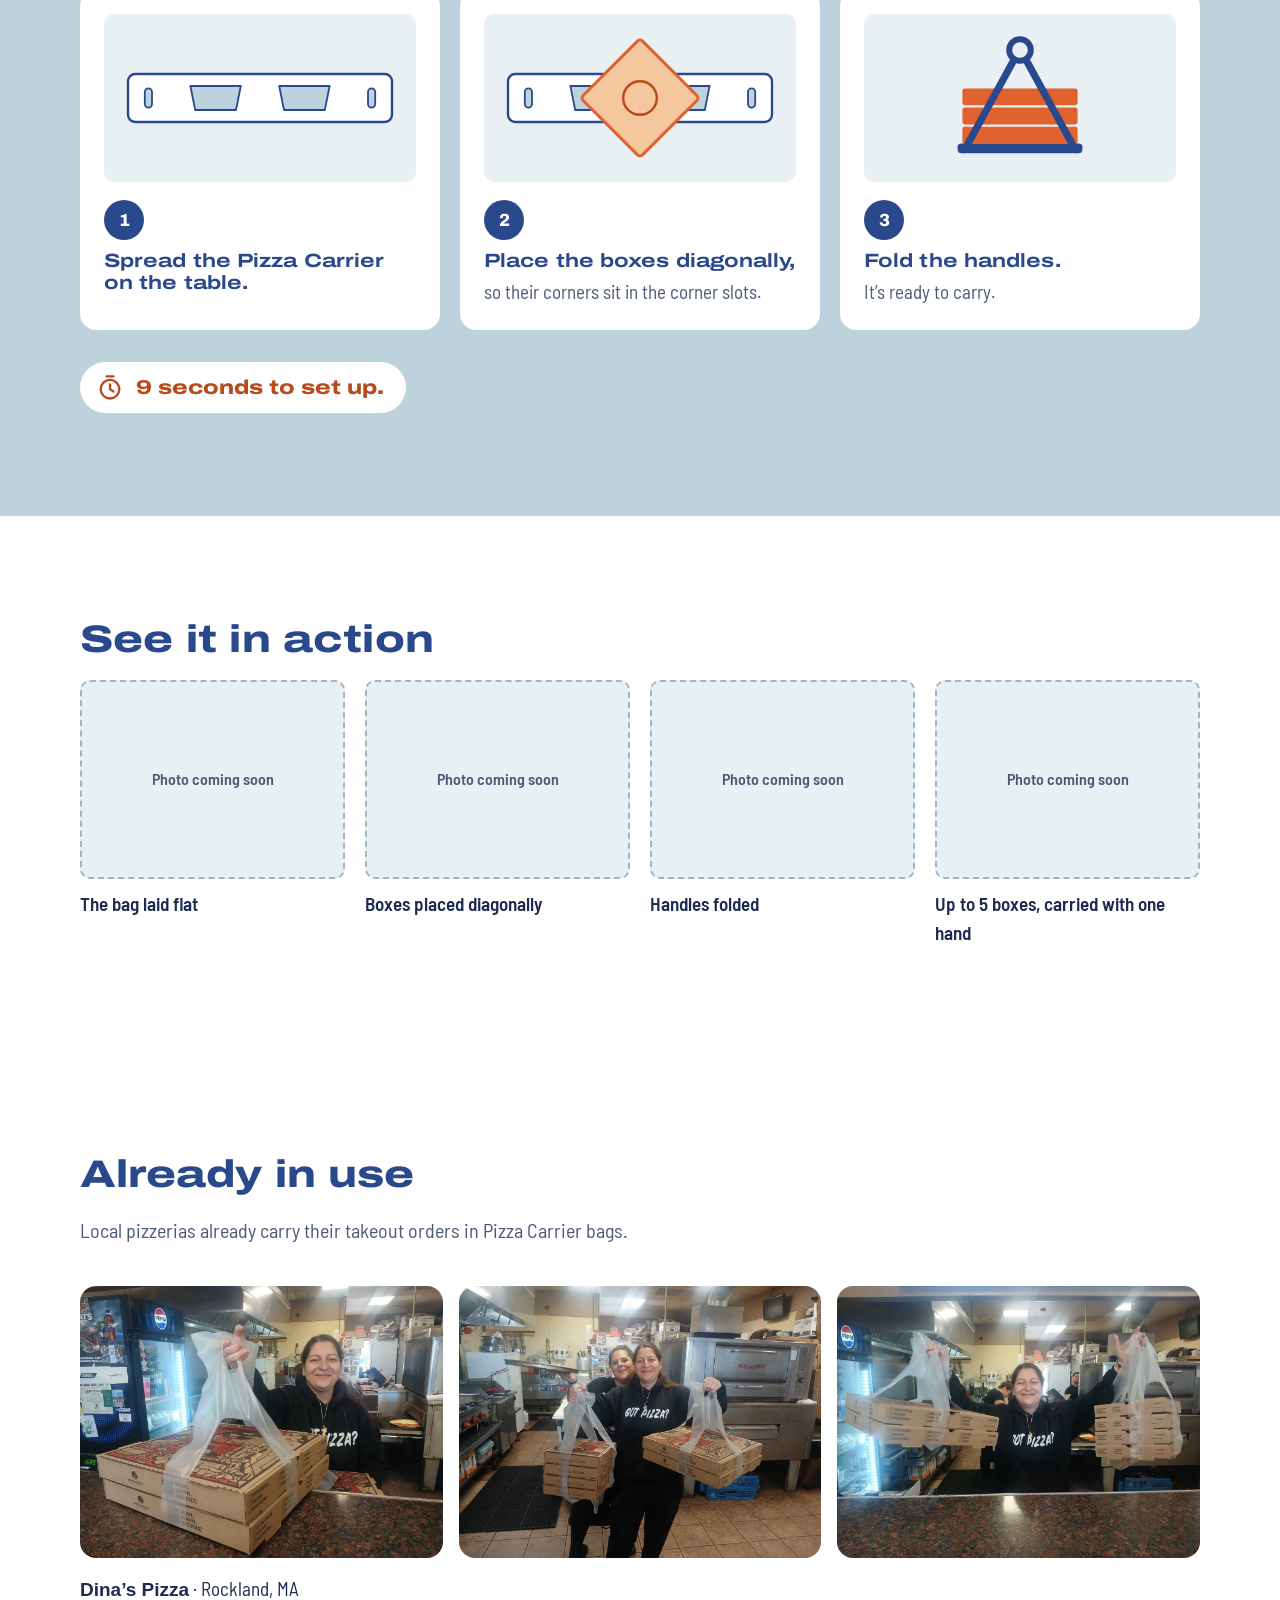
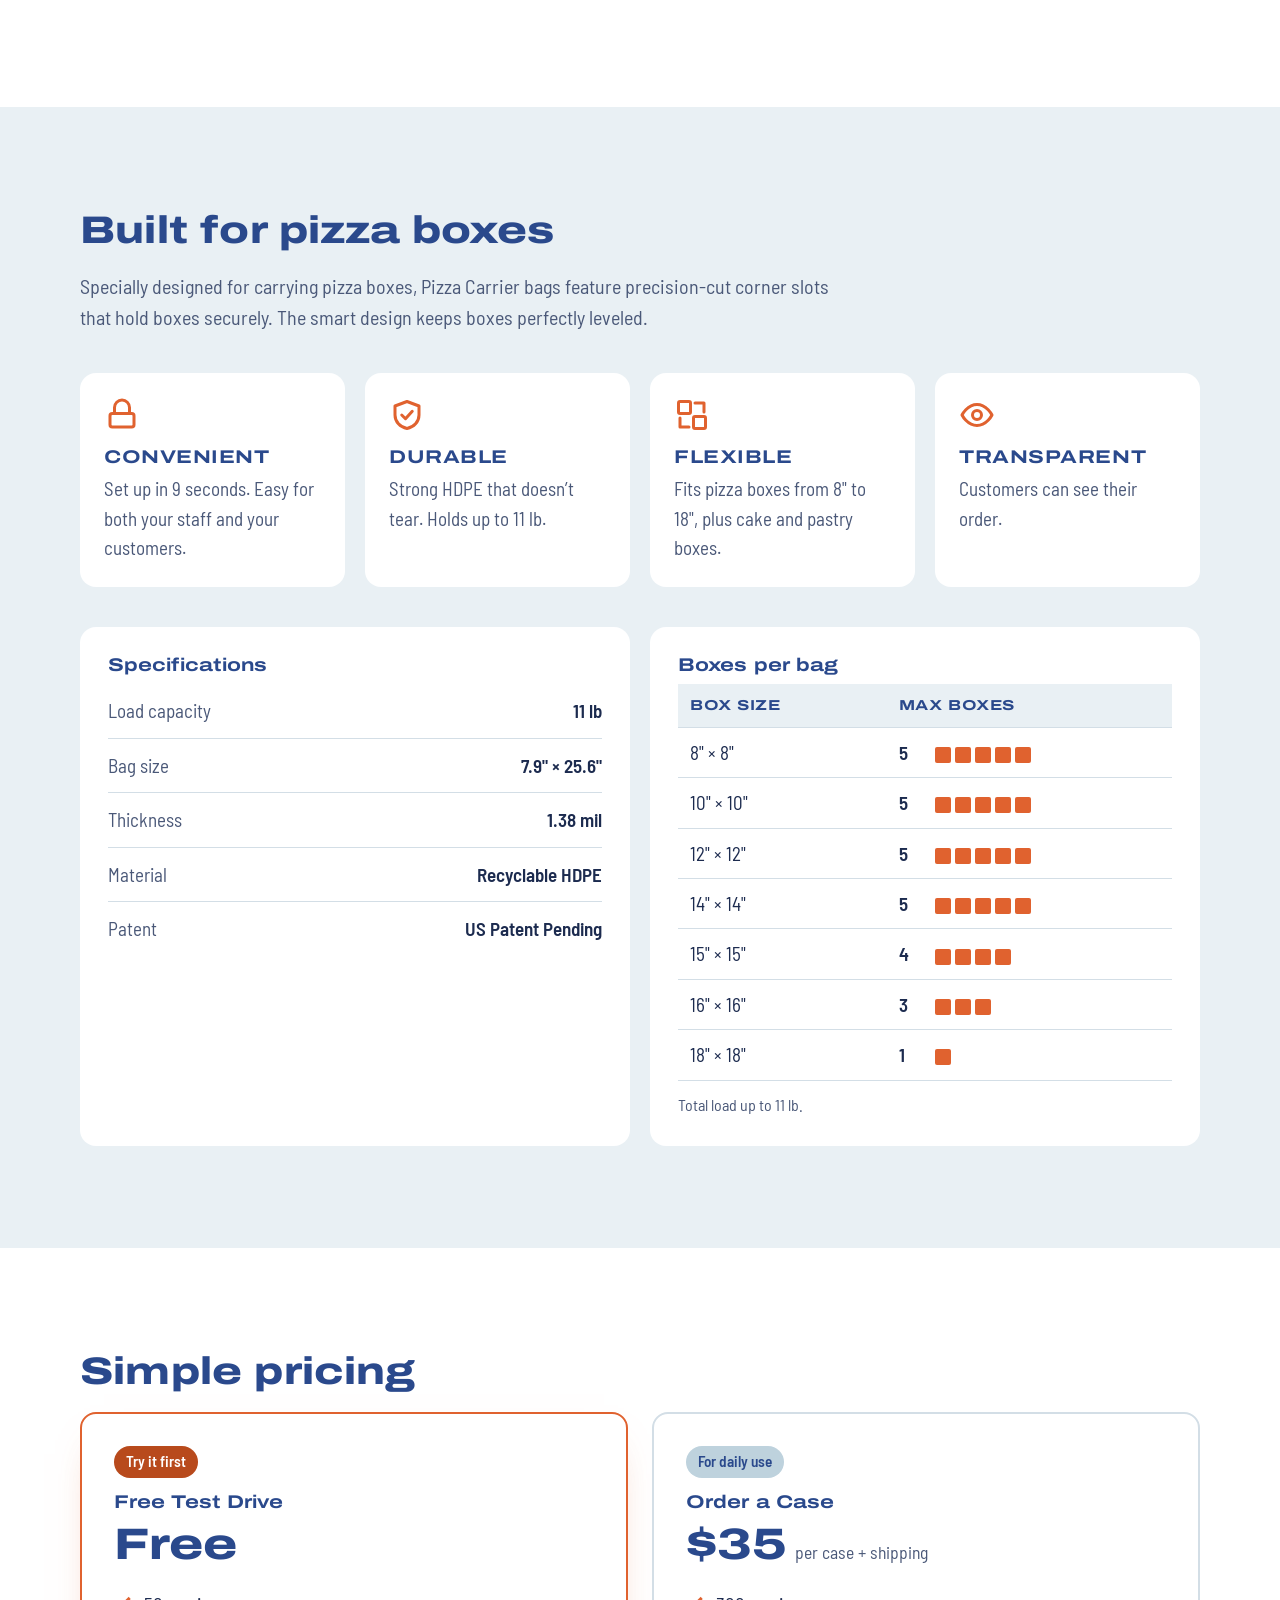
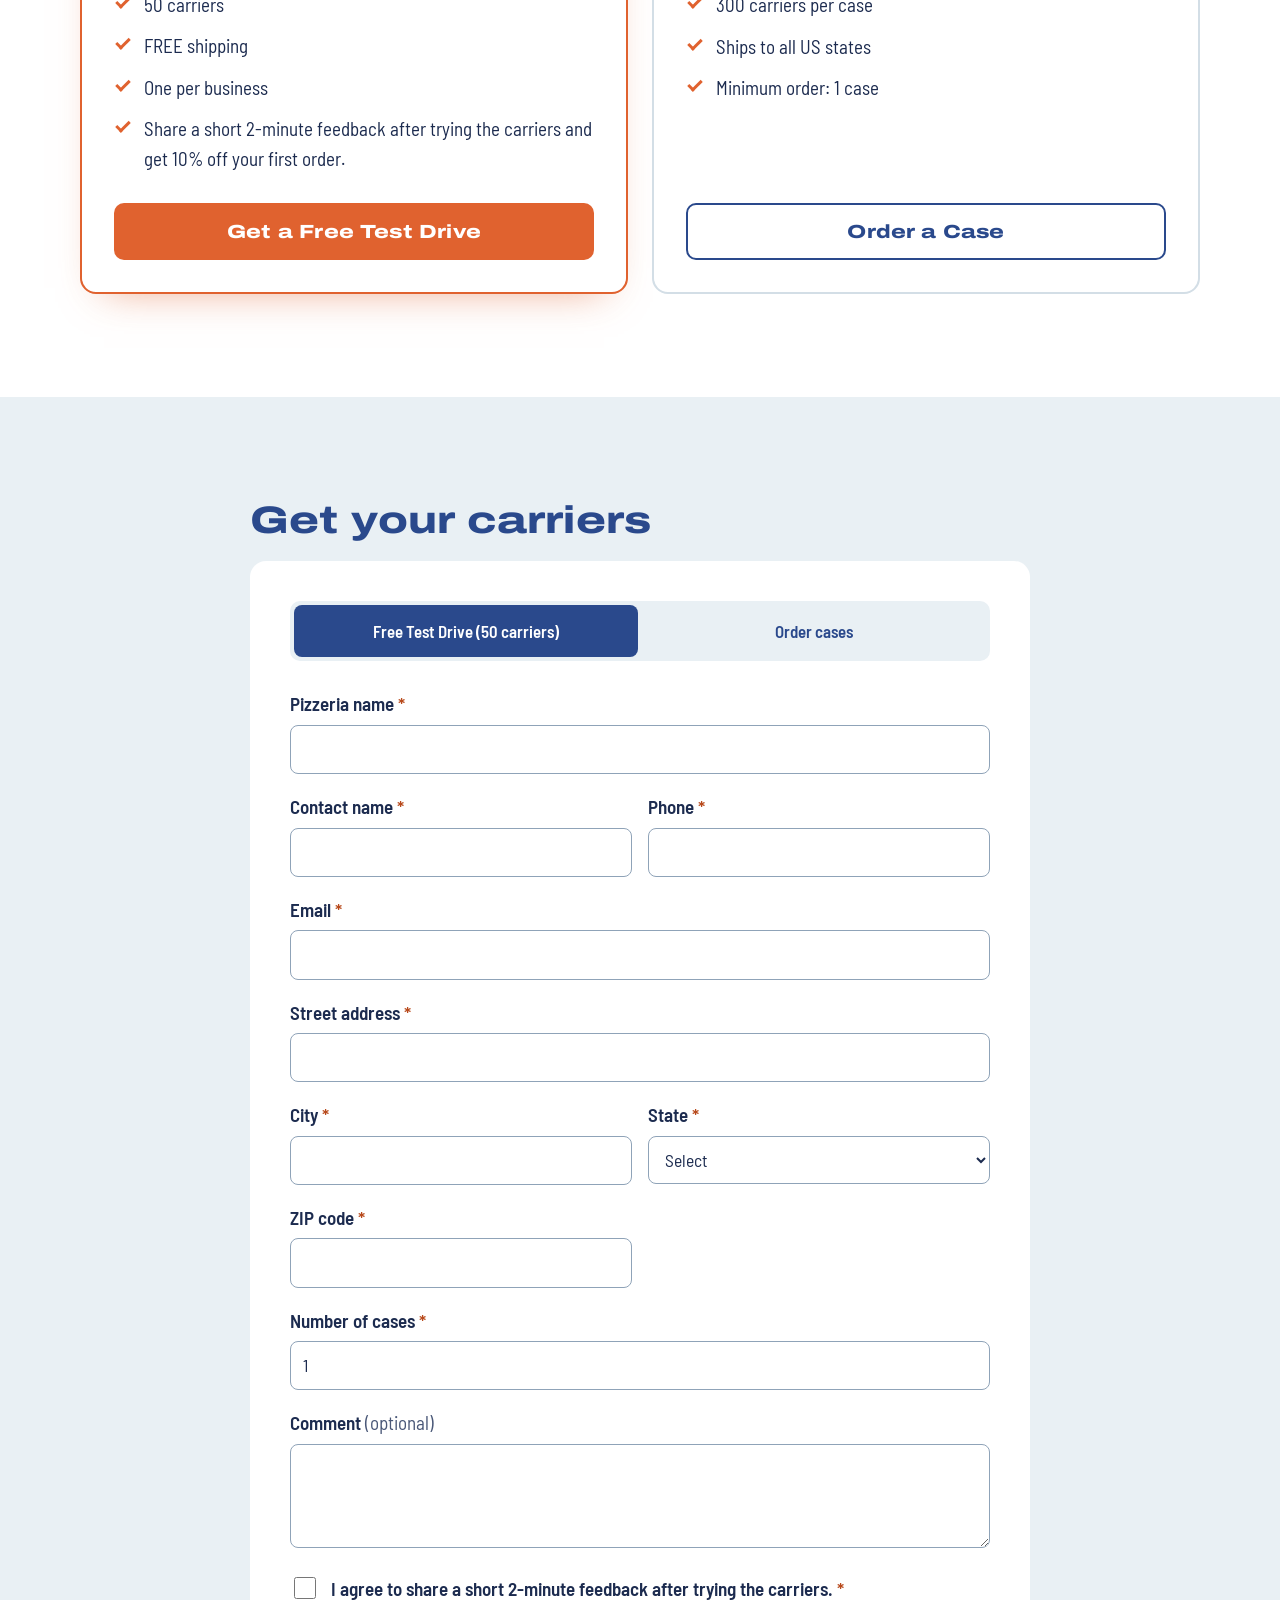
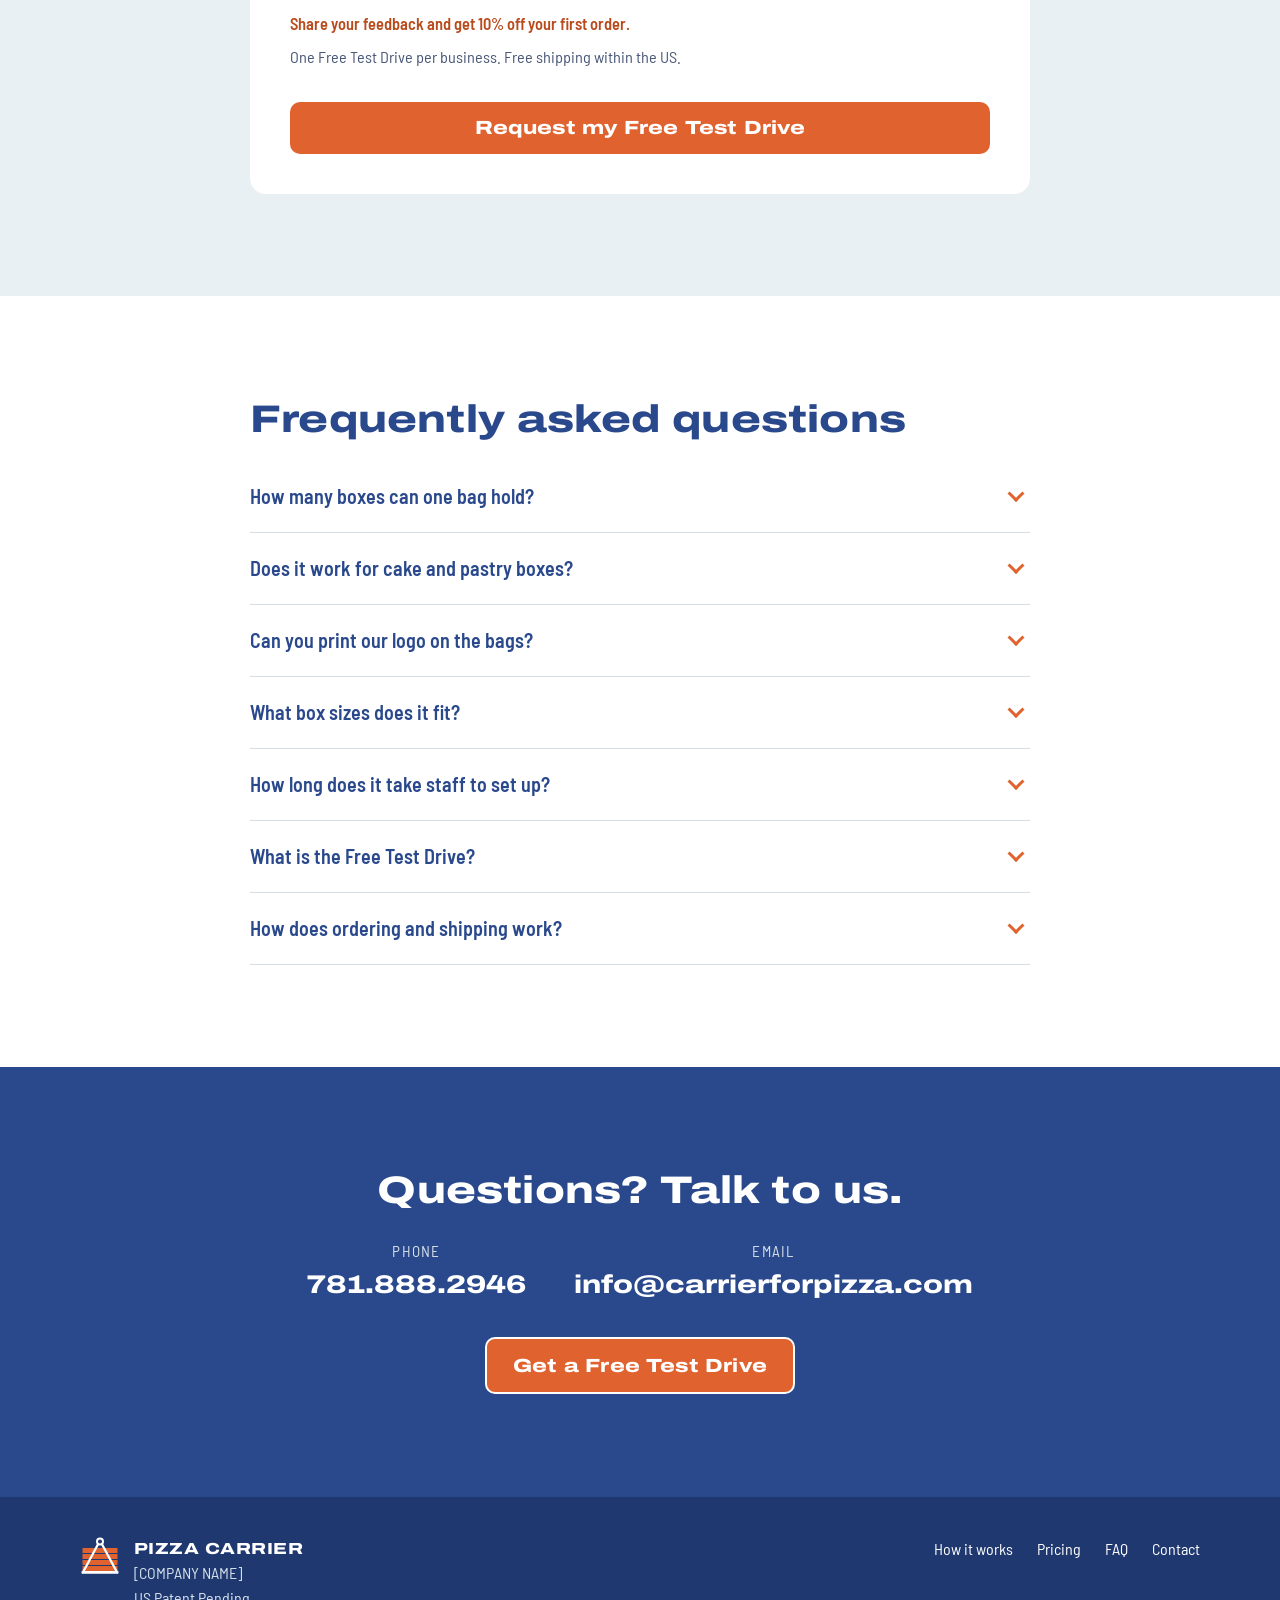
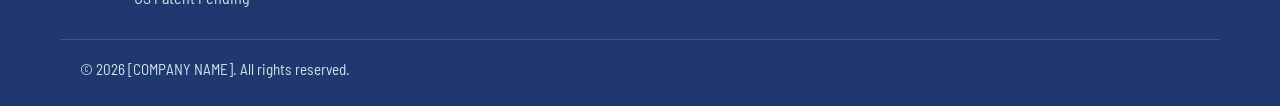
==== commit 39bcb29c: "Add an "Already in use" section with Dina's Pizza photos Photos are resized and stripped of metadata" ====
--- a/index.html
+++ b/index.html
@@ -24,7 +24,7 @@
 <link rel="preconnect" href="https://fonts.googleapis.com">
 <link rel="preconnect" href="https://fonts.gstatic.com" crossorigin>
 <link href="https://fonts.googleapis.com/css2?family=Archivo:wdth,wght@125,700;125,800&family=Barlow+Semi+Condensed:wght@400;500;600&display=swap" rel="stylesheet">
-<link rel="stylesheet" href="css/styles.css?v=7">
+<link rel="stylesheet" href="css/styles.css?v=8">
 </head>
 <body>
 <a class="skip-link" href="#main">Skip to content</a>
@@ -134,6 +134,25 @@
         <li class="photo-tile"><div class="photo-ph"><span>Photo coming soon</span></div><p>Handles folded</p></li>
         <li class="photo-tile"><div class="photo-ph"><span>Photo coming soon</span></div><p>Up to 5 boxes, carried with one hand</p></li>
       </ul>
+    </div>
+  </section>
+
+  <!-- 5b. In use (references). Written consent from Dina's Pizza is still pending:
+       get it before switching carrierforpizza.com to this site. -->
+  <section class="section references" id="in-use">
+    <div class="container">
+      <div class="section-head">
+        <h2>Already in use</h2>
+        <p>Local pizzerias already carry their takeout orders in Pizza Carrier bags.</p>
+      </div>
+      <ul class="ref-grid">
+        <li><img src="assets/references/dinas-pizza-1.jpg" alt="Owner of Dina’s Pizza holding two pizza boxes in a Pizza Carrier bag" width="1200" height="900" loading="lazy"></li>
+        <li><img src="assets/references/dinas-pizza-2.jpg" alt="Dina’s Pizza team holding a stack of four boxes and a stack of two boxes in Pizza Carrier bags" width="1200" height="900" loading="lazy"></li>
+        <li><img src="assets/references/dinas-pizza-3.jpg" alt="Dina’s Pizza owner holding two boxes in one Pizza Carrier bag and four boxes in another" width="1200" height="900" loading="lazy"></li>
+      </ul>
+      <!-- Quote goes here once the owner approves the wording (see docs/references.md):
+      <blockquote class="ref-quote"><p>“…”</p></blockquote> -->
+      <p class="ref-name"><strong>Dina’s Pizza</strong> · Rockland, MA</p>
     </div>
   </section>
 
@@ -393,7 +412,7 @@
   </div>
 </footer>
 
-<script src="js/config.js?v=7"></script>
-<script src="js/main.js?v=7"></script>
+<script src="js/config.js?v=8"></script>
+<script src="js/main.js?v=8"></script>
 </body>
 </html>
--- a/css/styles.css
+++ b/css/styles.css
@@ -188,6 +188,10 @@
   color: var(--ink-soft); font-weight: 600; font-size: 1rem; text-align: center; padding: 10px;
 }
 .photo-tile p { margin: 10px 0 0; font-weight: 600; color: var(--ink); }
+.ref-grid { list-style: none; margin: 0; padding: 0; display: grid; gap: 16px; grid-template-columns: 1fr; }
+@media (min-width: 768px) { .ref-grid { grid-template-columns: repeat(3, minmax(0, 1fr)); } }
+.ref-grid img { display: block; width: 100%; height: auto; aspect-ratio: 4 / 3; object-fit: cover; border-radius: var(--radius-lg); }
+.ref-name { margin: 16px 0 0; color: var(--ink); }
 
 /* ---------- Features & specs ---------- */
 .features { background: var(--sky-soft); }
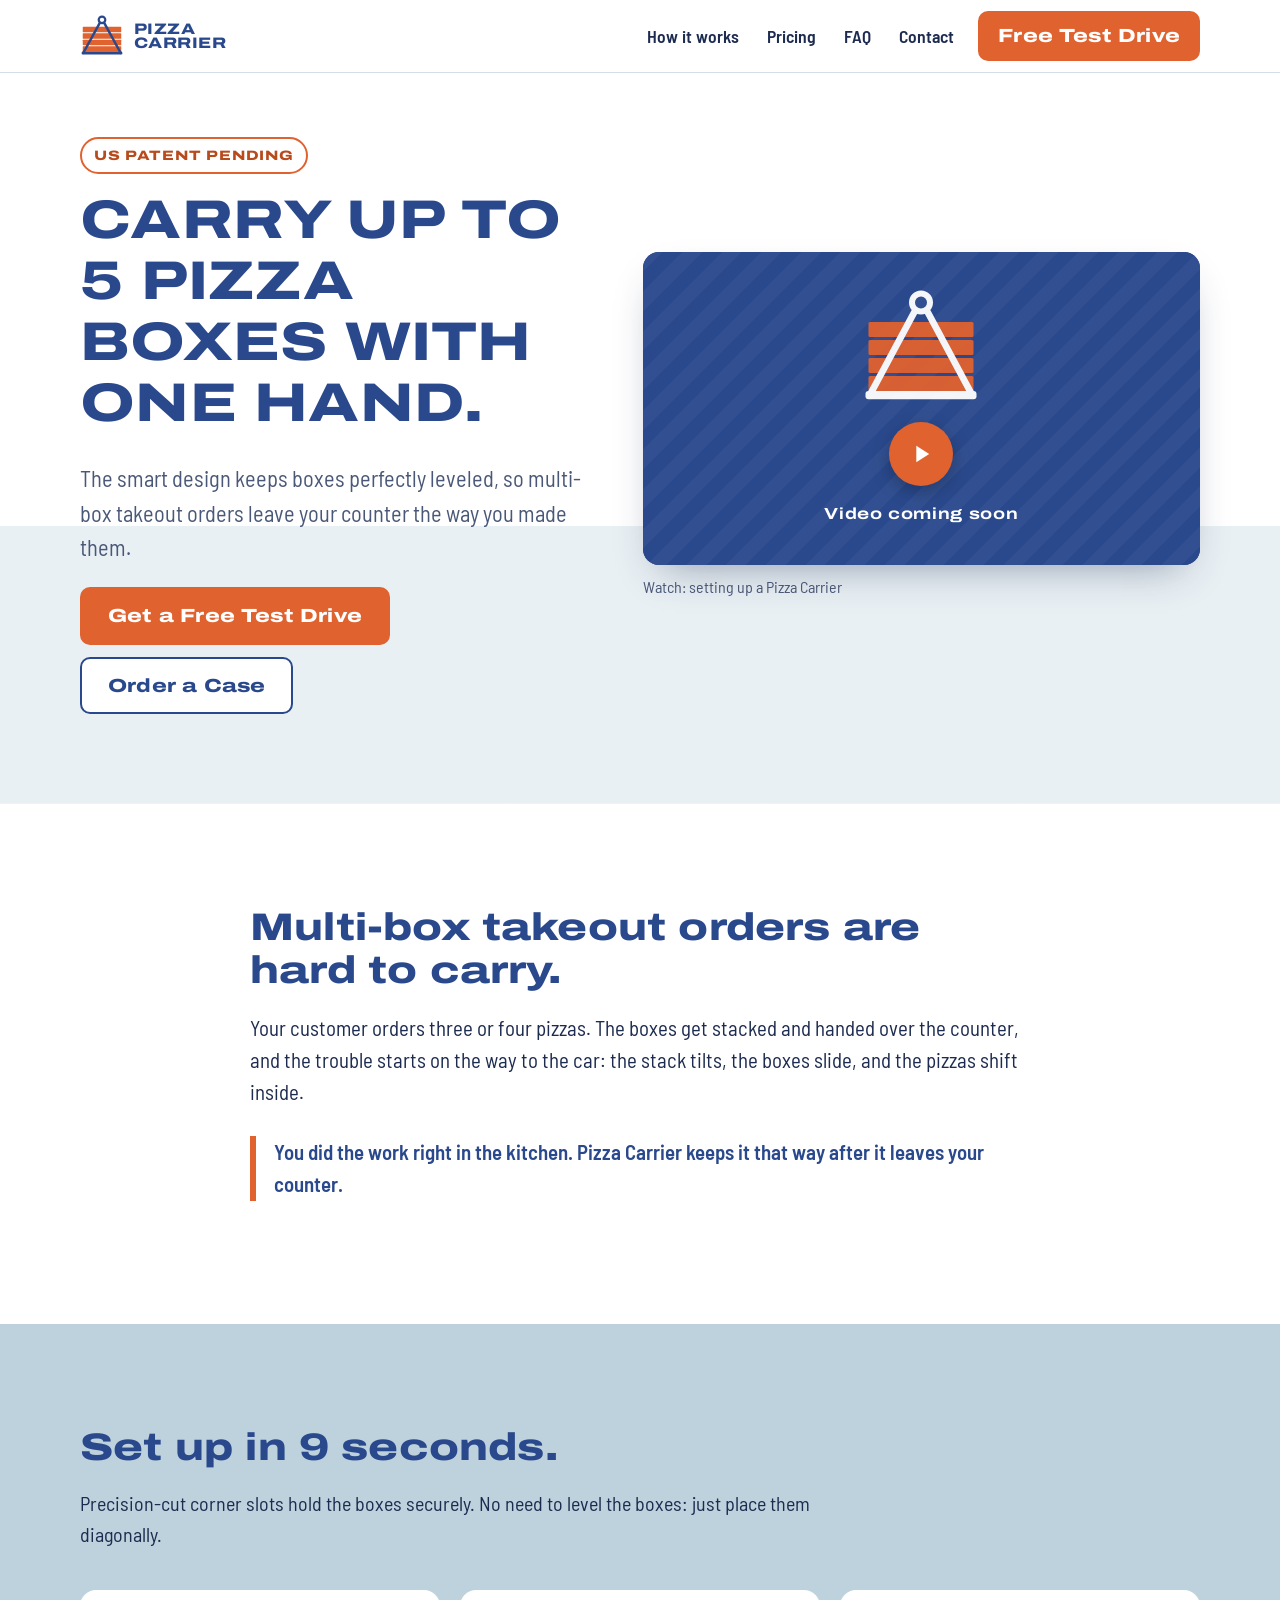
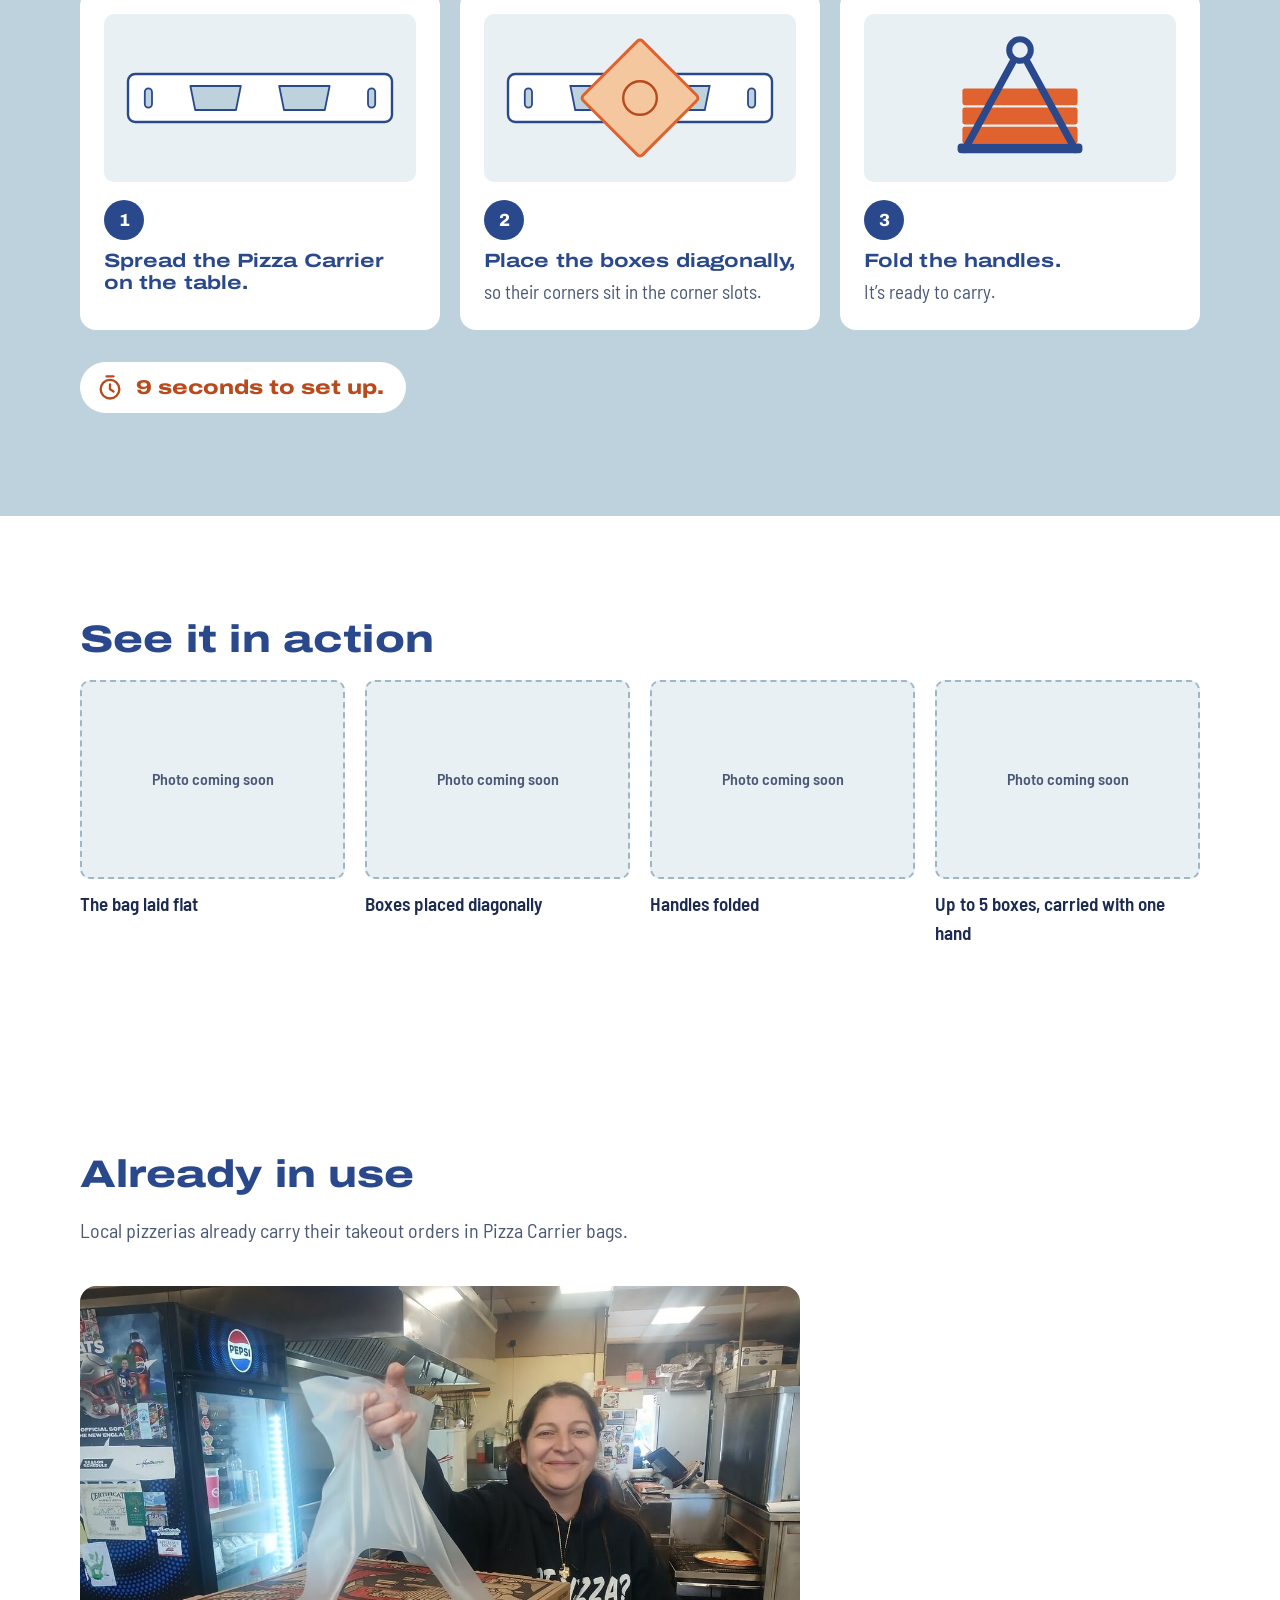
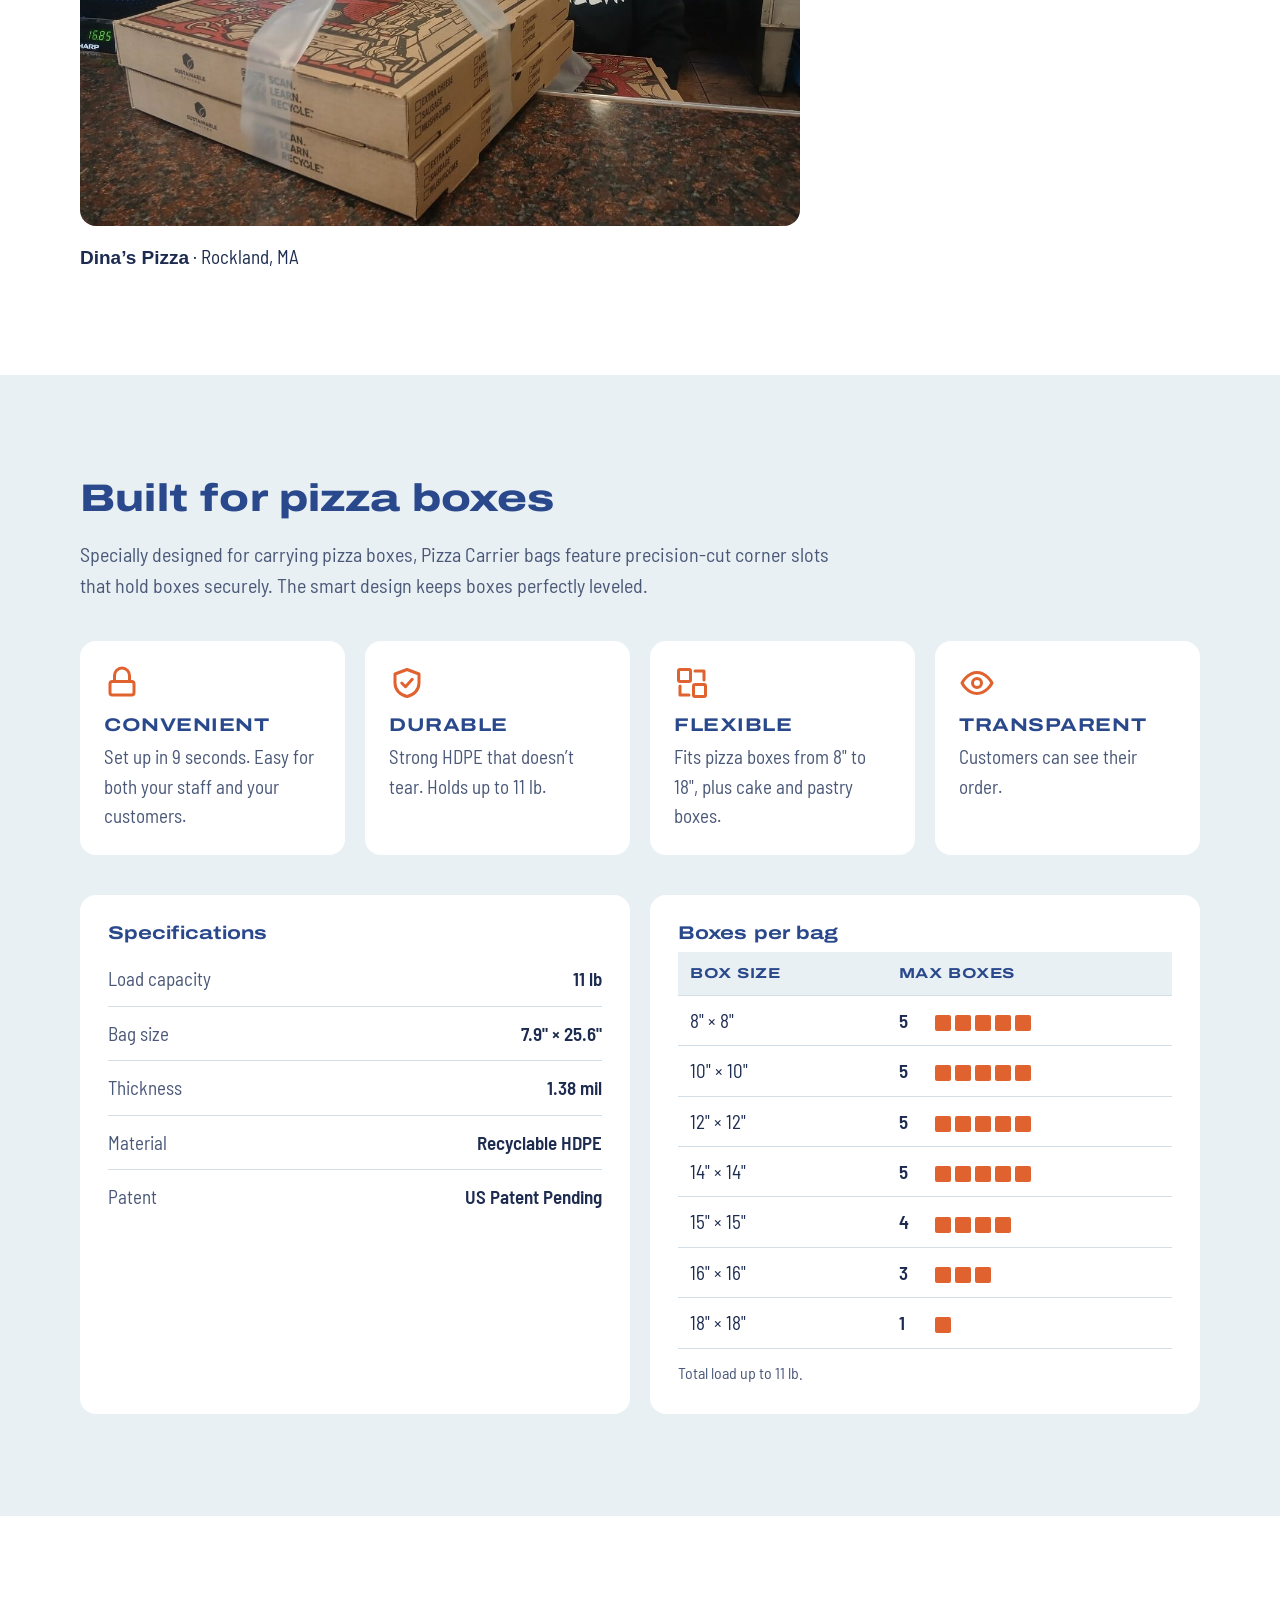
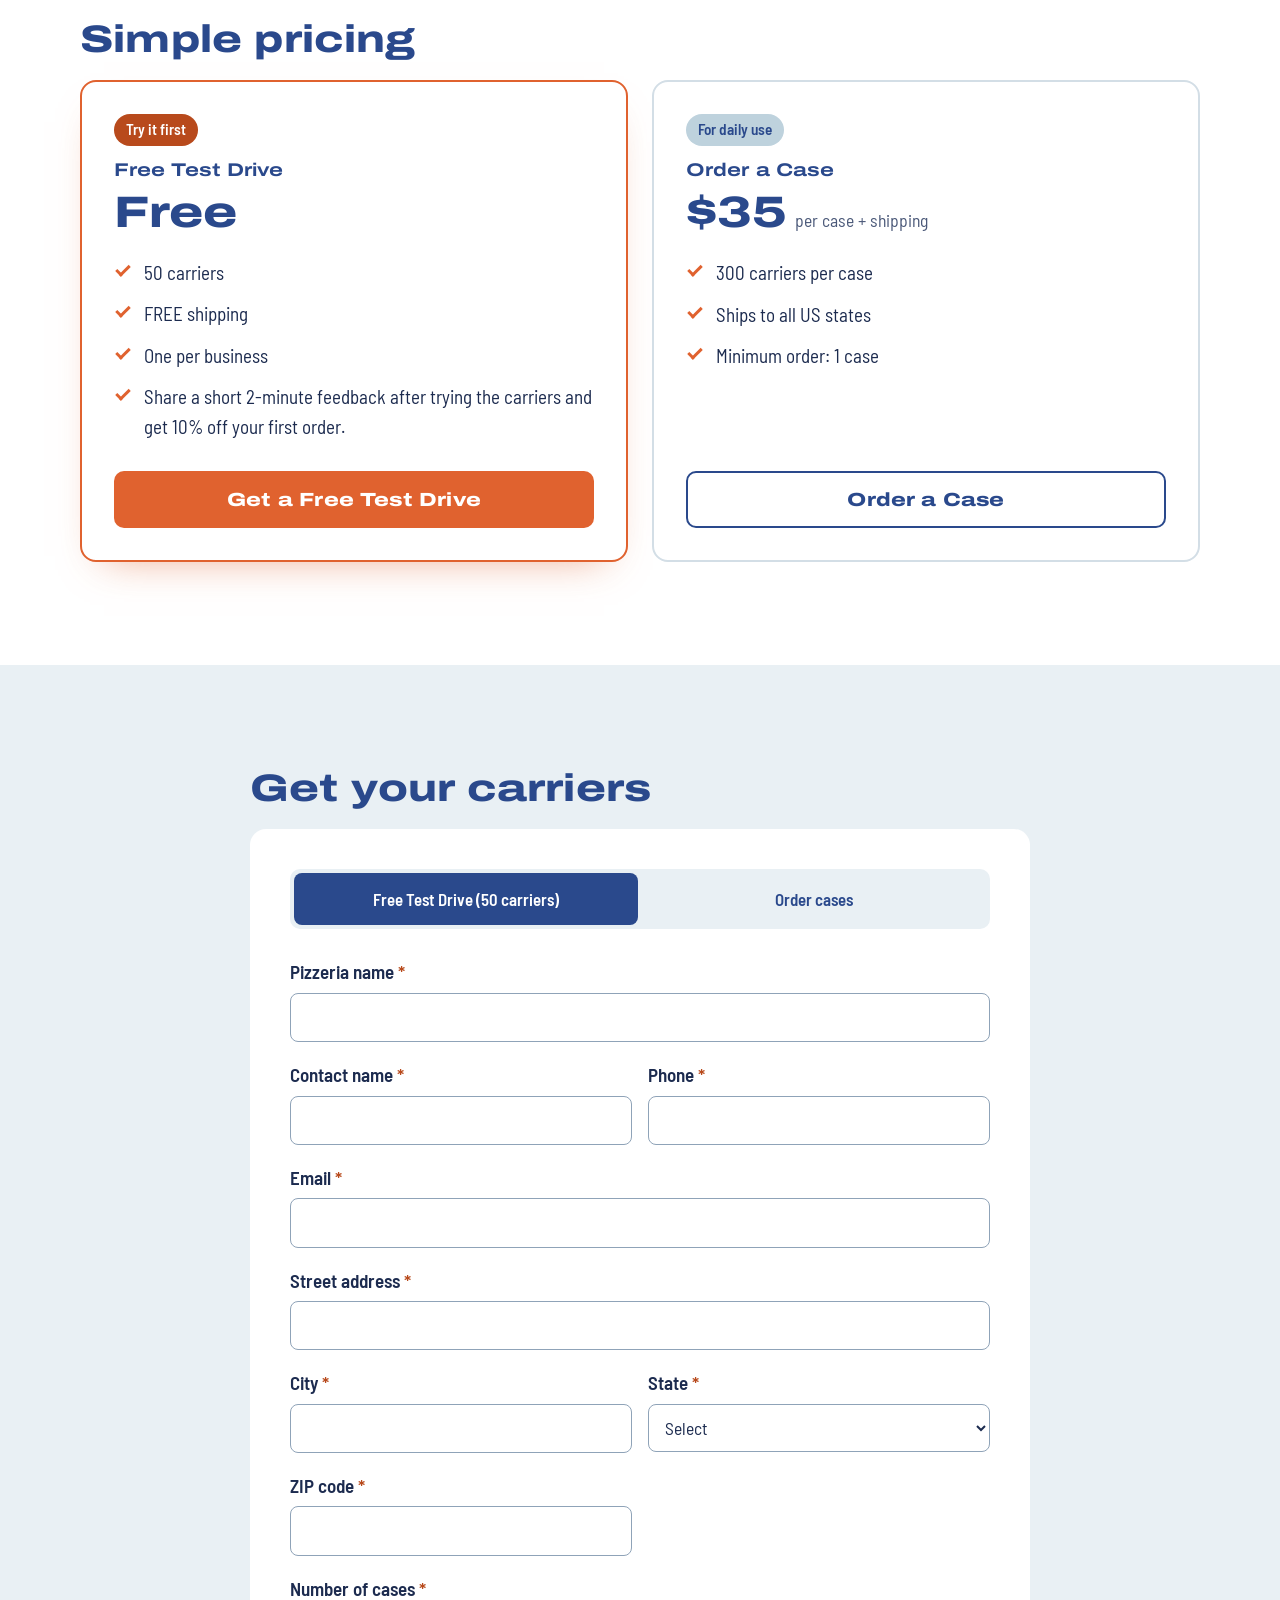
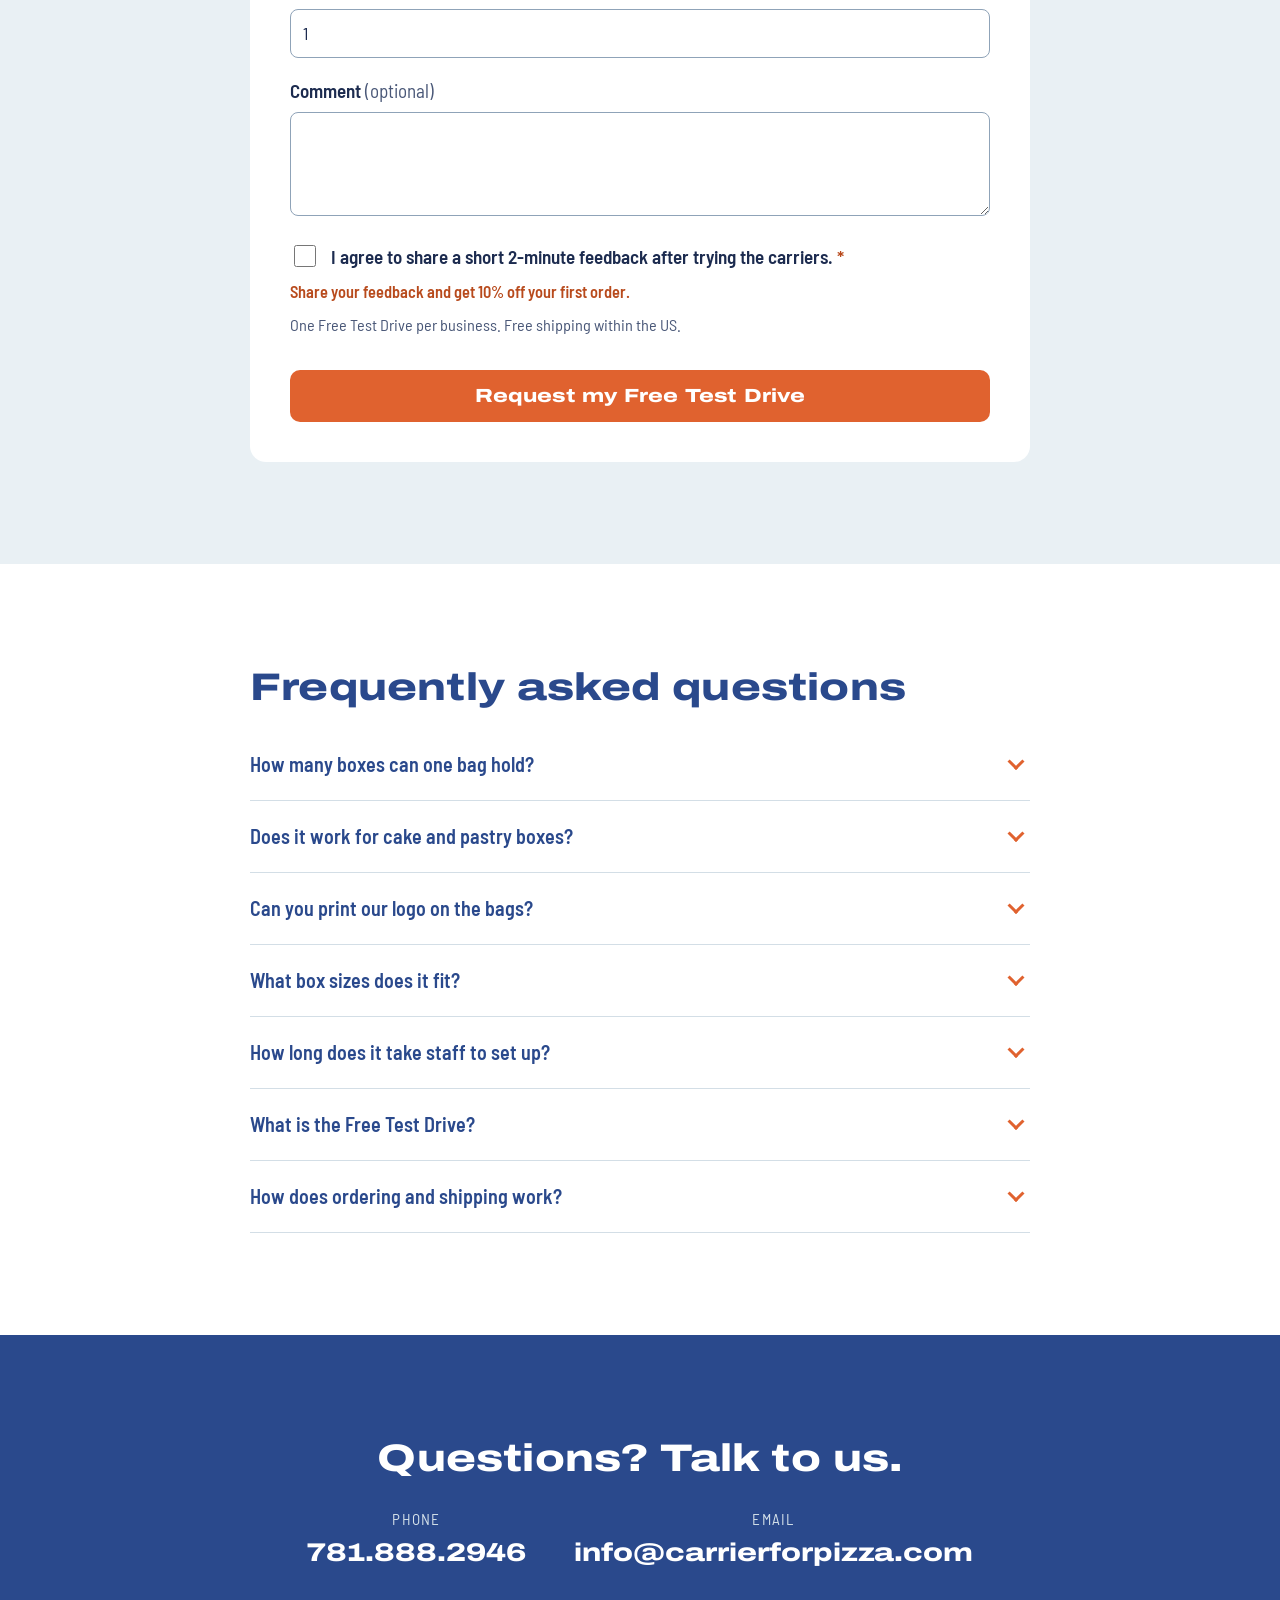
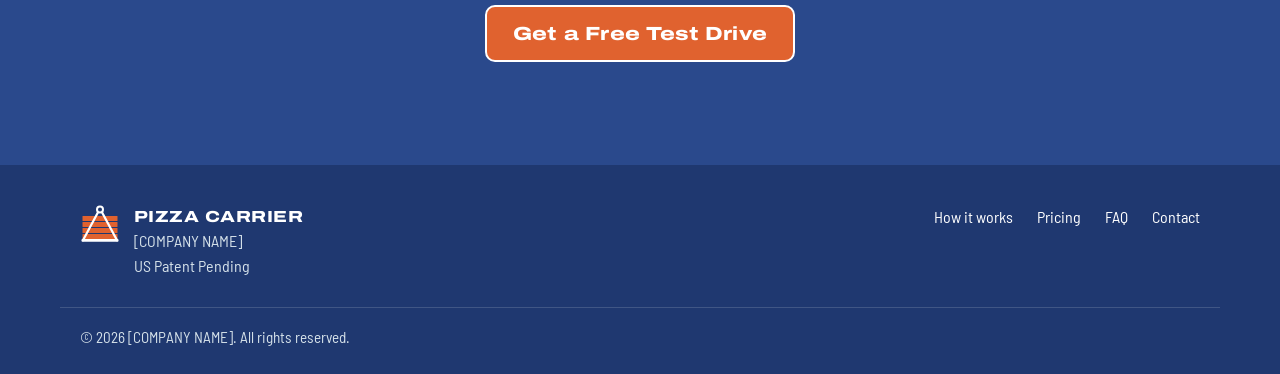
==== commit ed1c67bb: "Keep a single reference photo of the Dina's Pizza owner Co-Authored-By: Claude Opus 5.5 <noreply@ant" ====
--- a/index.html
+++ b/index.html
@@ -24,7 +24,7 @@
 <link rel="preconnect" href="https://fonts.googleapis.com">
 <link rel="preconnect" href="https://fonts.gstatic.com" crossorigin>
 <link href="https://fonts.googleapis.com/css2?family=Archivo:wdth,wght@125,700;125,800&family=Barlow+Semi+Condensed:wght@400;500;600&display=swap" rel="stylesheet">
-<link rel="stylesheet" href="css/styles.css?v=8">
+<link rel="stylesheet" href="css/styles.css?v=9">
 </head>
 <body>
 <a class="skip-link" href="#main">Skip to content</a>
@@ -145,10 +145,8 @@
         <h2>Already in use</h2>
         <p>Local pizzerias already carry their takeout orders in Pizza Carrier bags.</p>
       </div>
-      <ul class="ref-grid">
+      <ul class="ref-grid ref-grid--single">
         <li><img src="assets/references/dinas-pizza-1.jpg" alt="Owner of Dina’s Pizza holding two pizza boxes in a Pizza Carrier bag" width="1200" height="900" loading="lazy"></li>
-        <li><img src="assets/references/dinas-pizza-2.jpg" alt="Dina’s Pizza team holding a stack of four boxes and a stack of two boxes in Pizza Carrier bags" width="1200" height="900" loading="lazy"></li>
-        <li><img src="assets/references/dinas-pizza-3.jpg" alt="Dina’s Pizza owner holding two boxes in one Pizza Carrier bag and four boxes in another" width="1200" height="900" loading="lazy"></li>
       </ul>
       <!-- Quote goes here once the owner approves the wording (see docs/references.md):
       <blockquote class="ref-quote"><p>“…”</p></blockquote> -->
@@ -412,7 +410,7 @@
   </div>
 </footer>
 
-<script src="js/config.js?v=8"></script>
-<script src="js/main.js?v=8"></script>
+<script src="js/config.js?v=9"></script>
+<script src="js/main.js?v=9"></script>
 </body>
 </html>
--- a/css/styles.css
+++ b/css/styles.css
@@ -192,6 +192,8 @@
 @media (min-width: 768px) { .ref-grid { grid-template-columns: repeat(3, minmax(0, 1fr)); } }
 .ref-grid img { display: block; width: 100%; height: auto; aspect-ratio: 4 / 3; object-fit: cover; border-radius: var(--radius-lg); }
 .ref-name { margin: 16px 0 0; color: var(--ink); }
+.ref-grid--single { max-width: 720px; }
+@media (min-width: 768px) { .ref-grid--single { grid-template-columns: 1fr; } }
 
 /* ---------- Features & specs ---------- */
 .features { background: var(--sky-soft); }
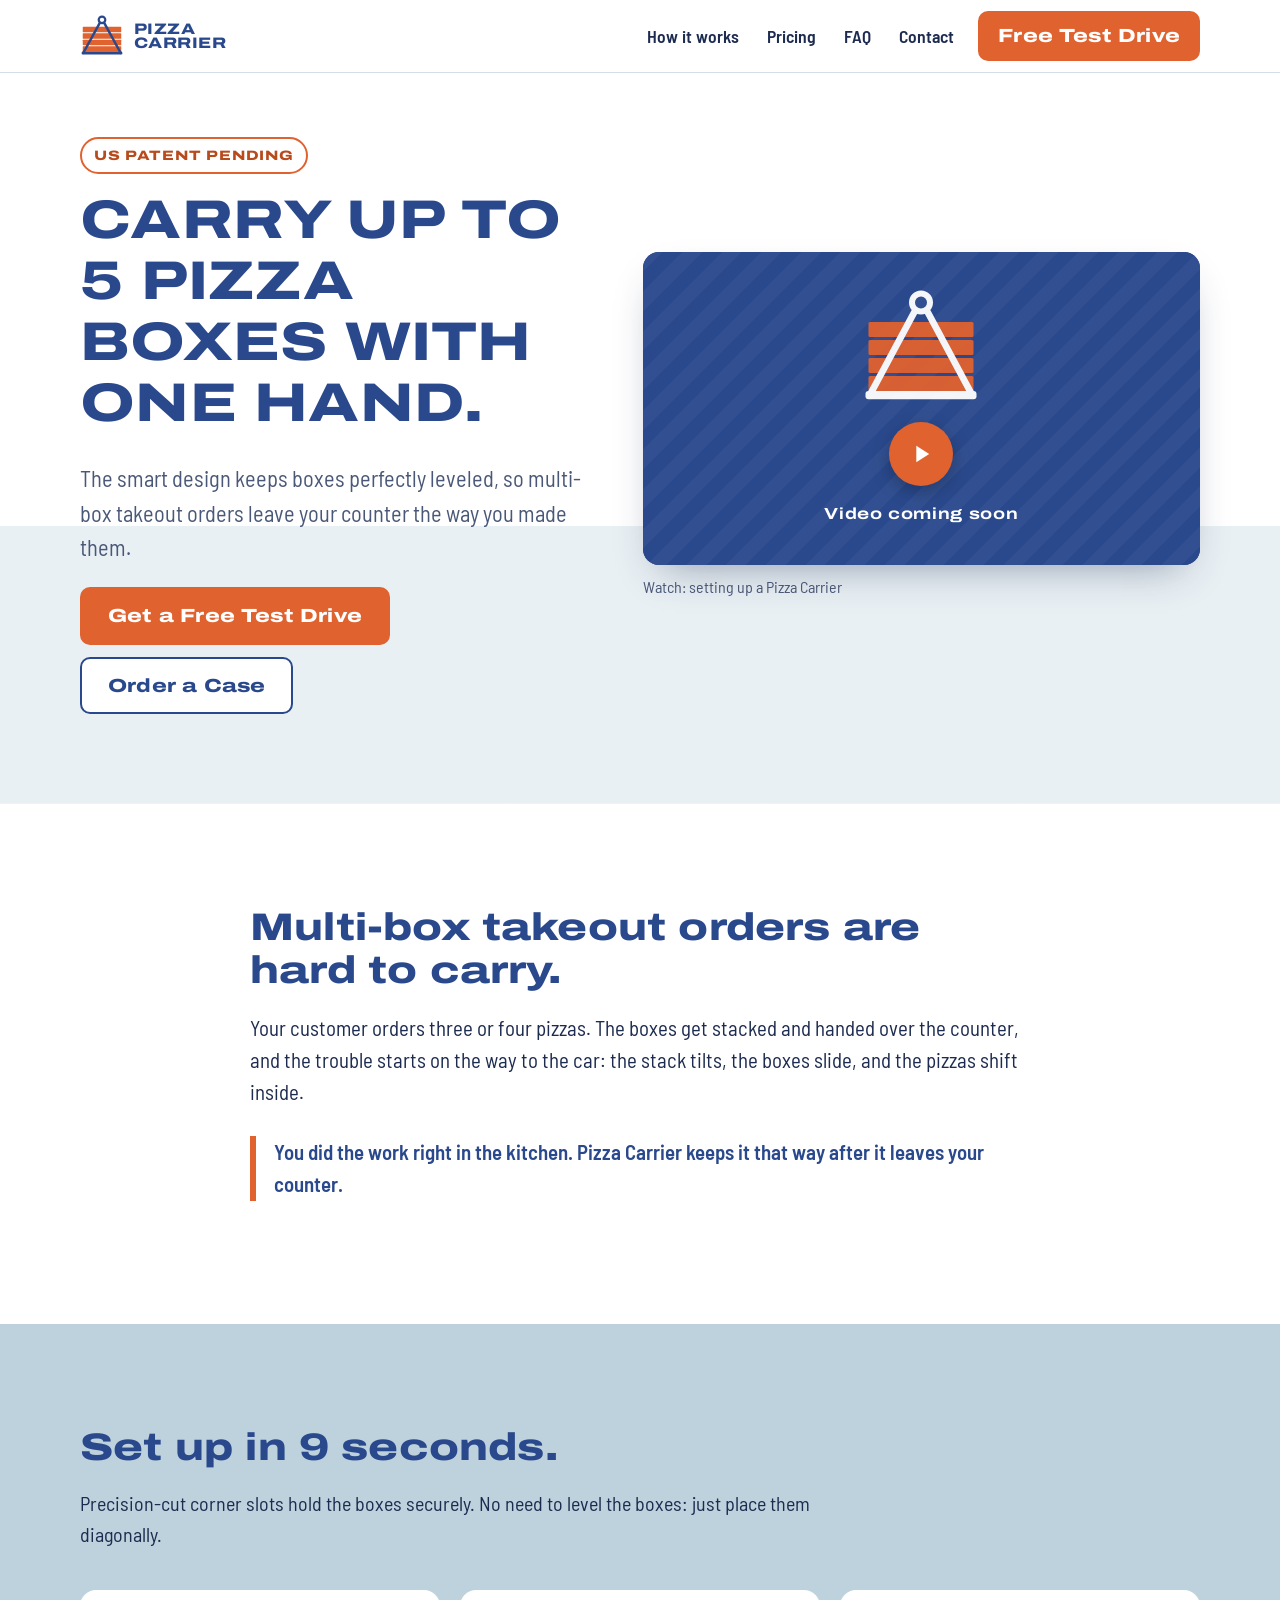
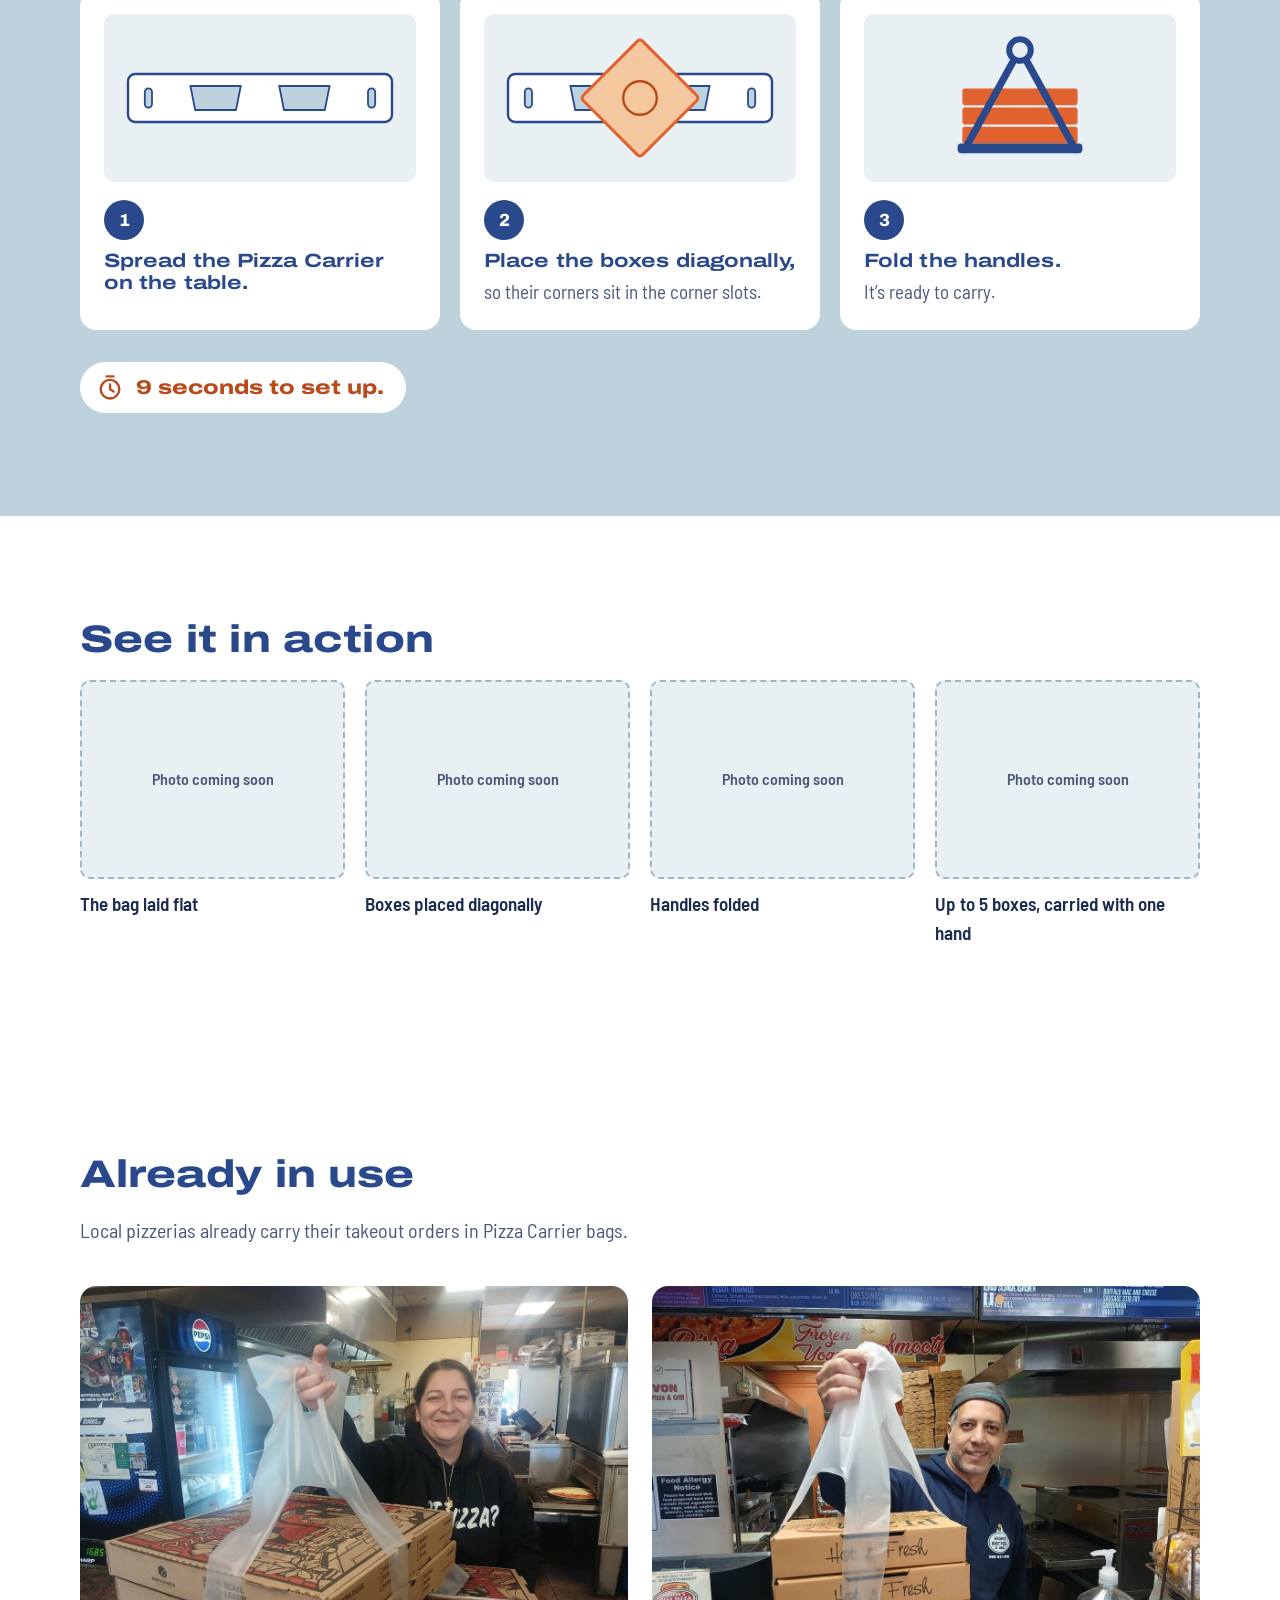
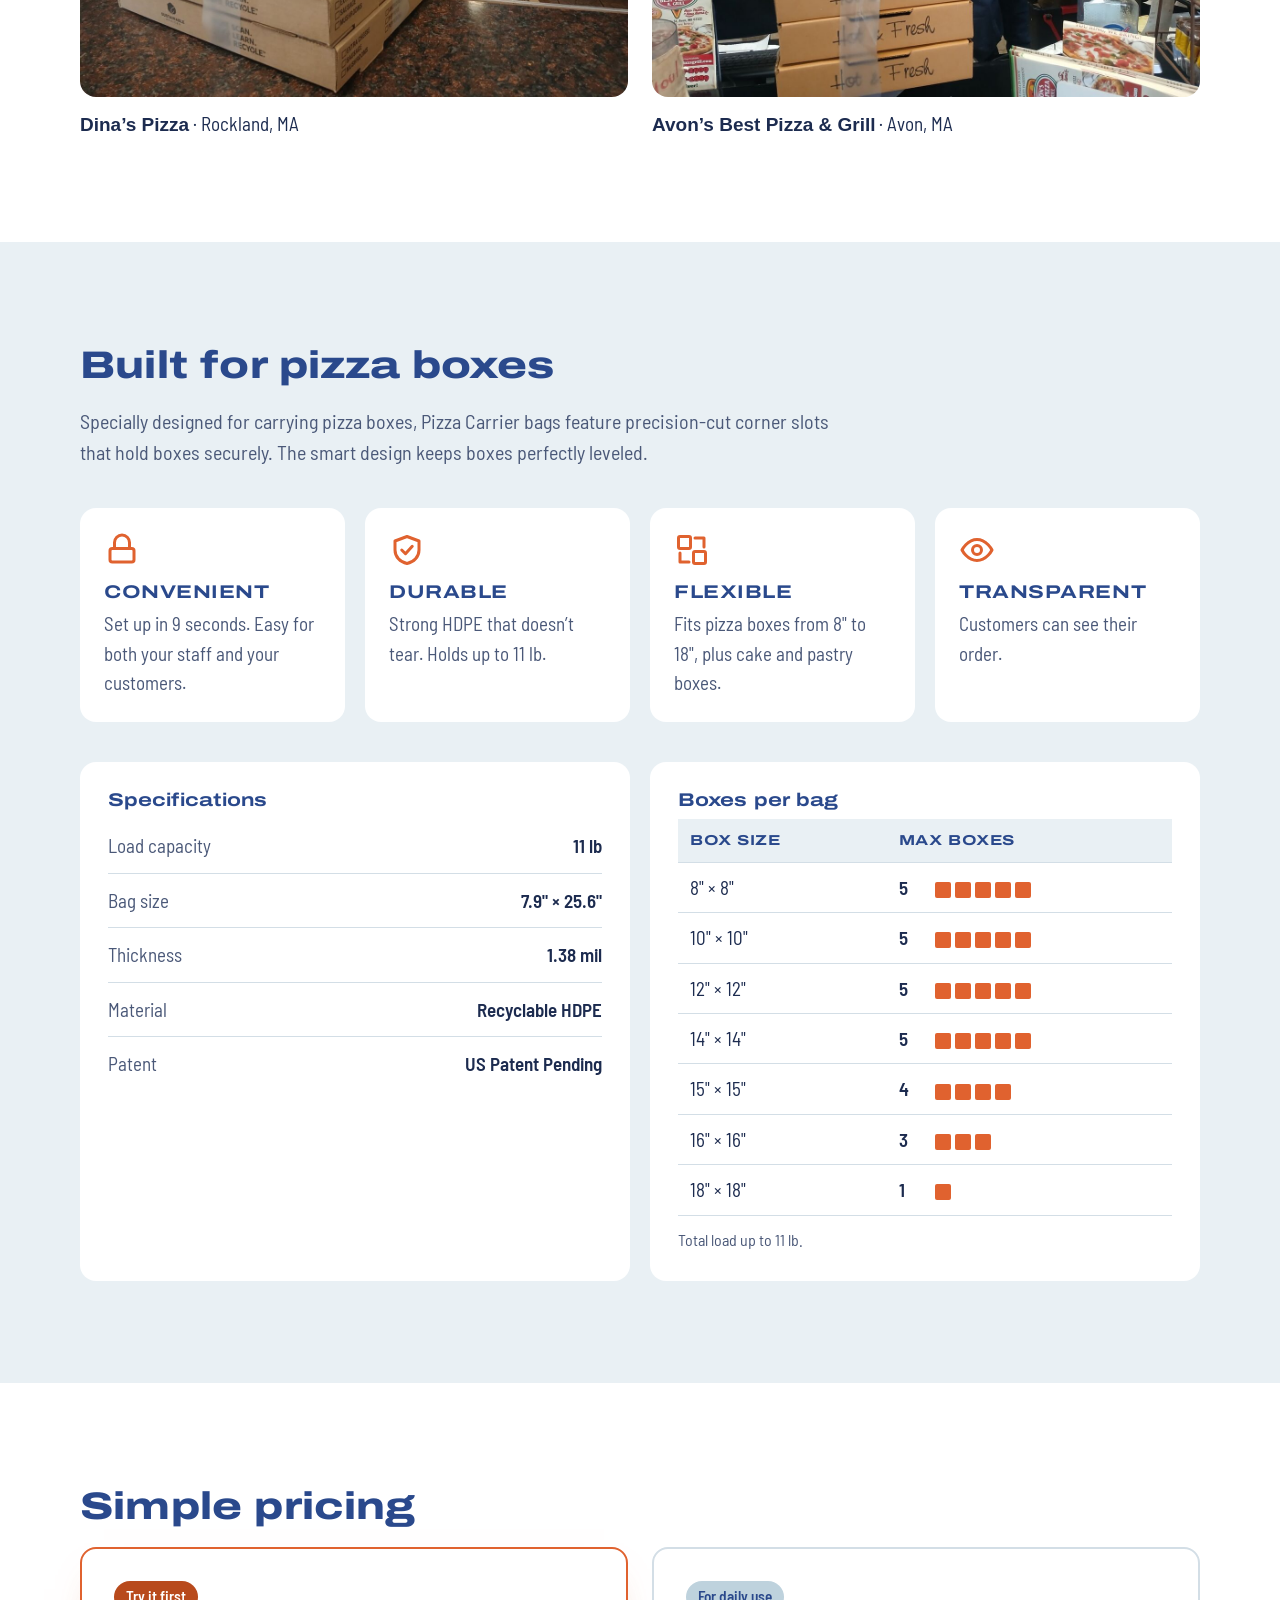
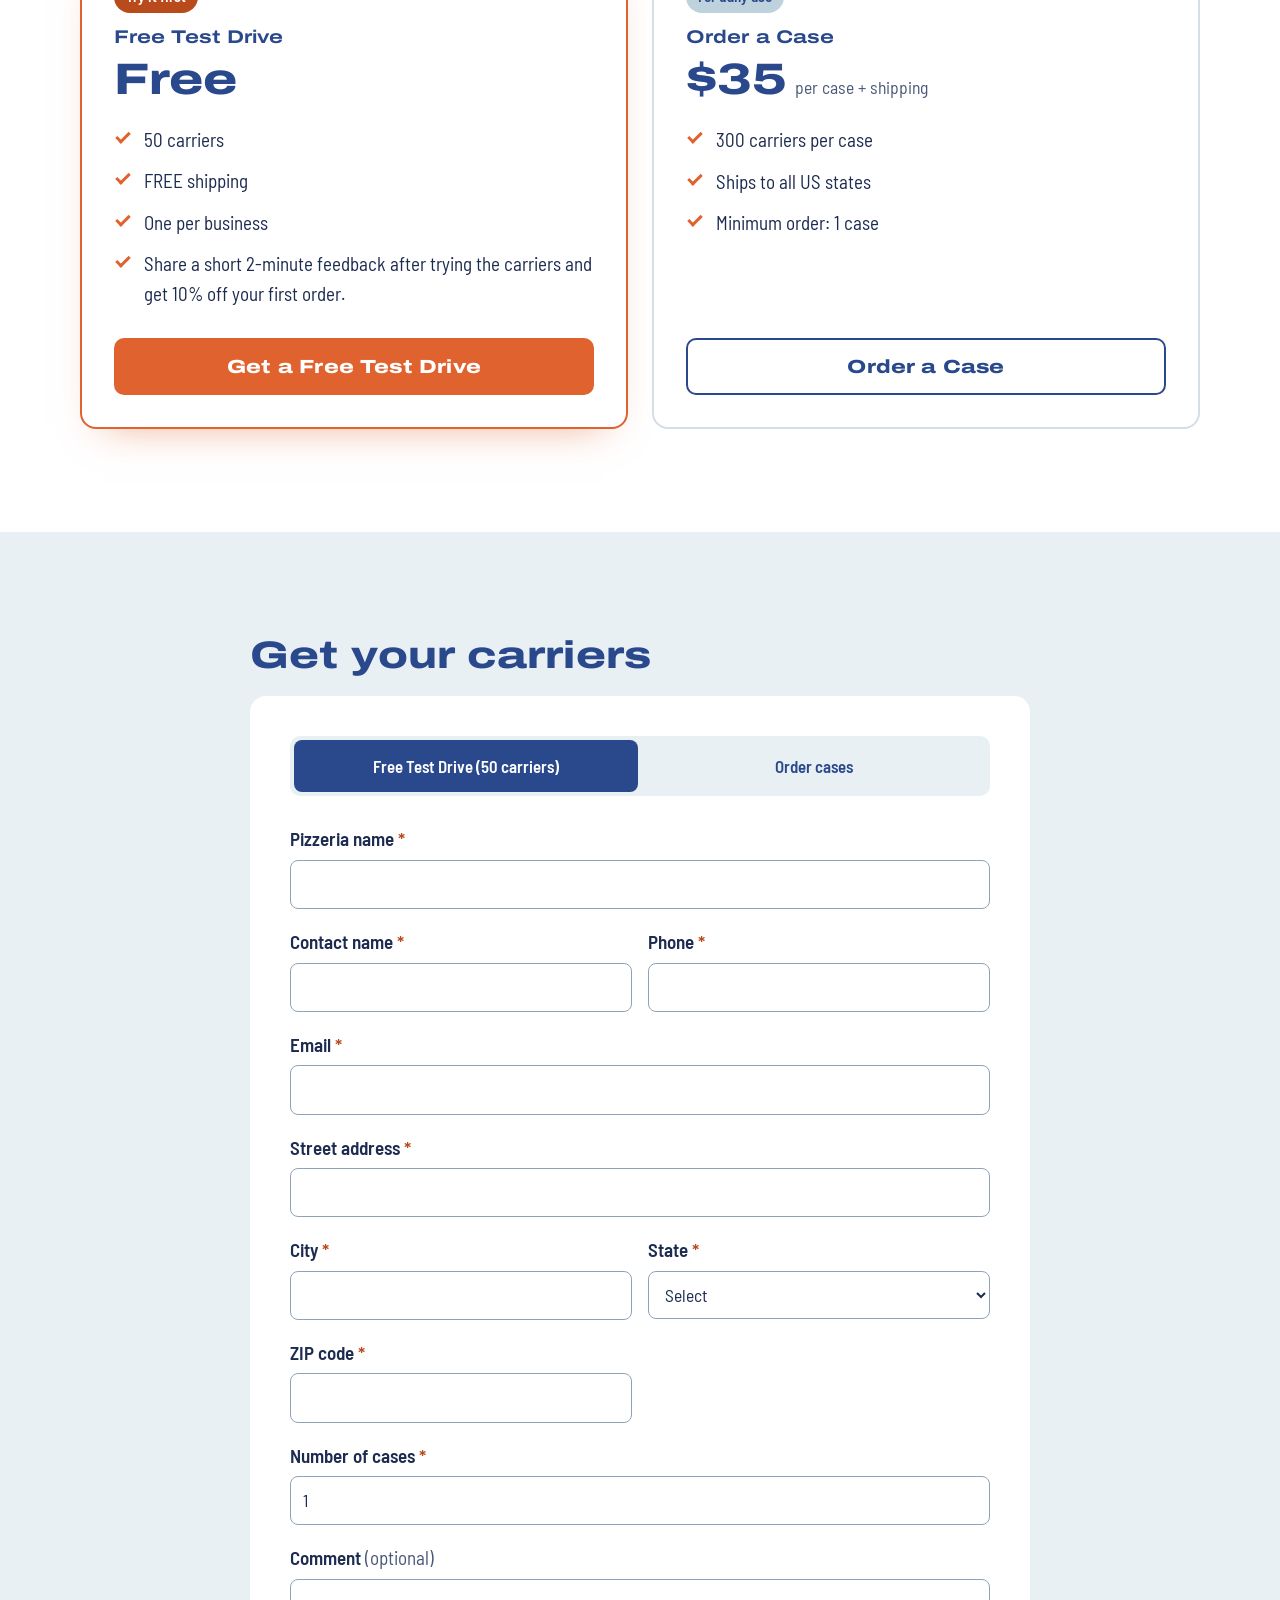
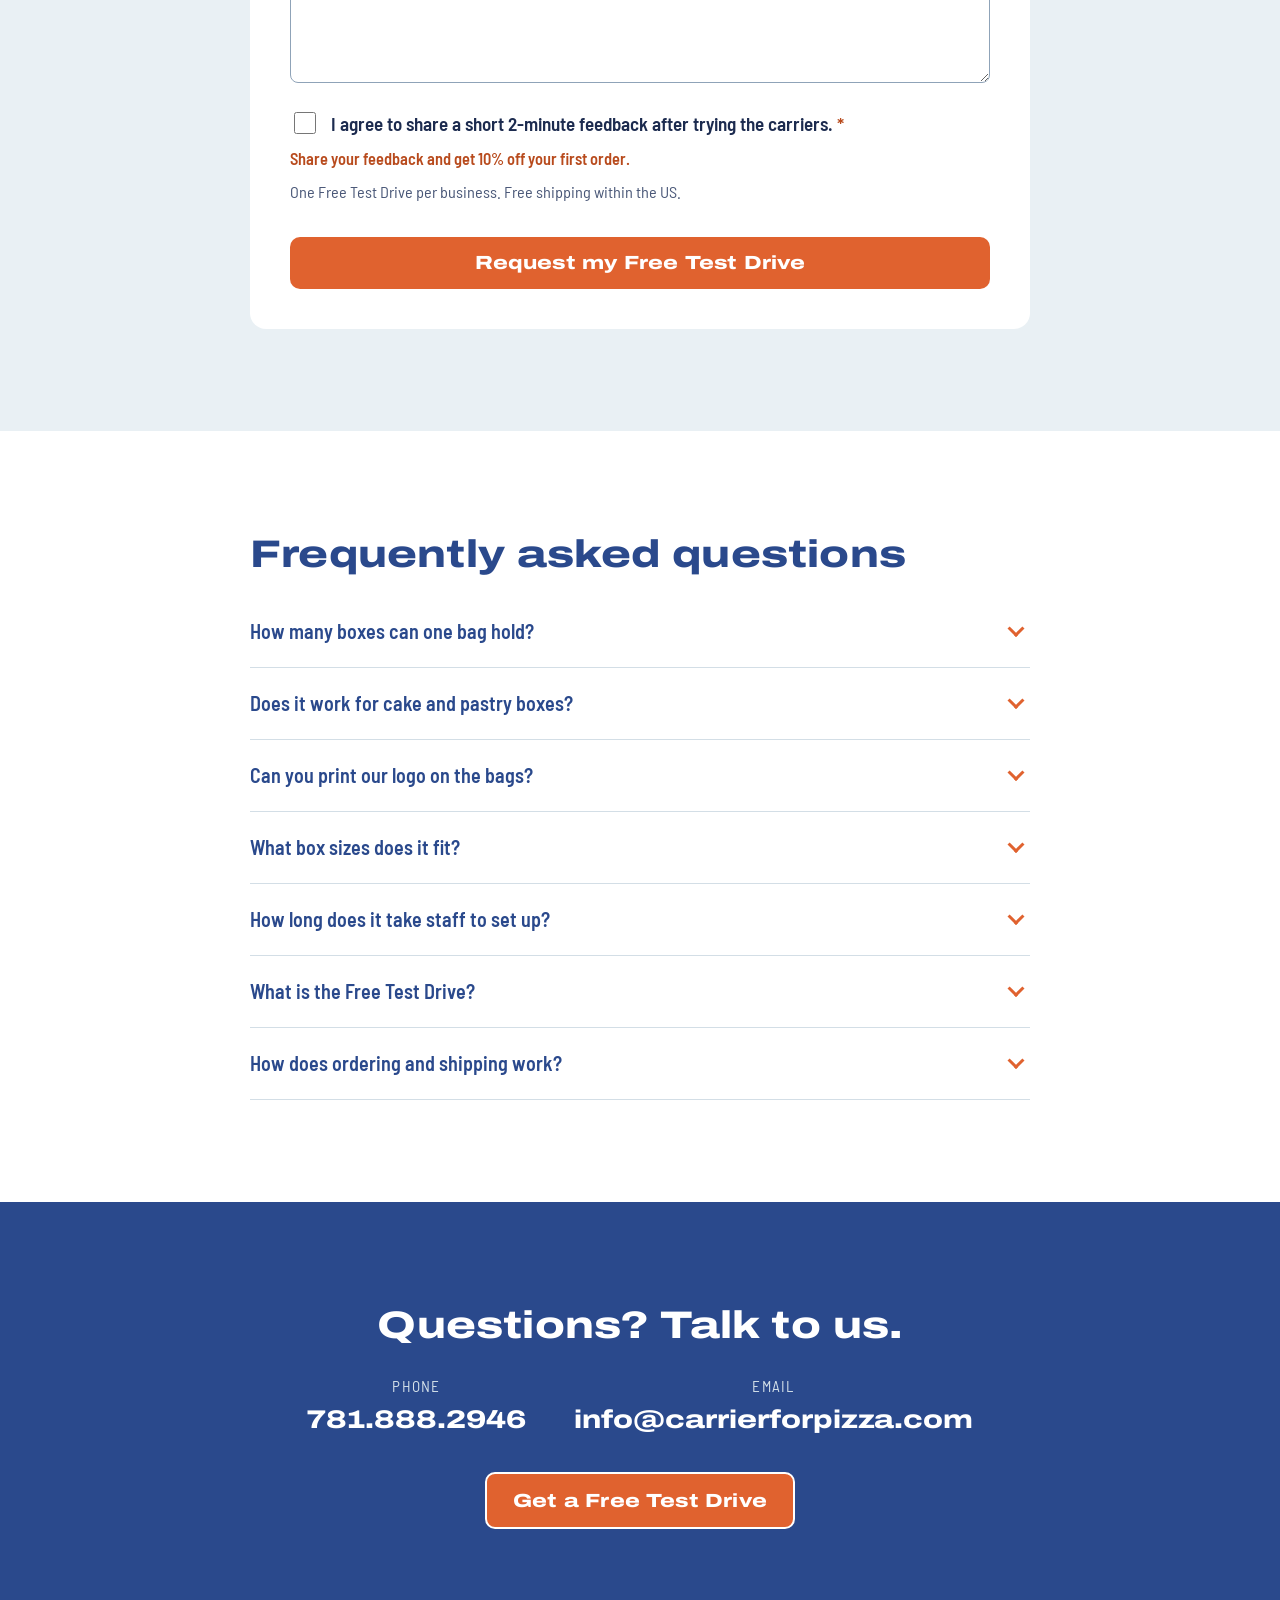
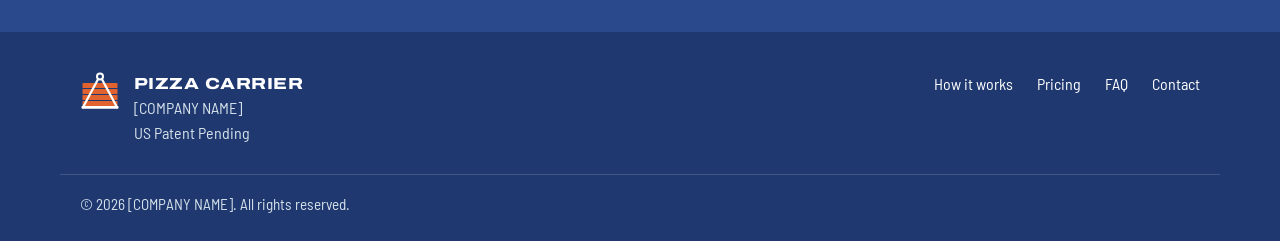
==== commit 87254910: "Add Avon's Best Pizza & Grill to the "Already in use" section Co-Authored-By: Claude Opus 5.5 <norep" ====
--- a/index.html
+++ b/index.html
@@ -24,7 +24,7 @@
 <link rel="preconnect" href="https://fonts.googleapis.com">
 <link rel="preconnect" href="https://fonts.gstatic.com" crossorigin>
 <link href="https://fonts.googleapis.com/css2?family=Archivo:wdth,wght@125,700;125,800&family=Barlow+Semi+Condensed:wght@400;500;600&display=swap" rel="stylesheet">
-<link rel="stylesheet" href="css/styles.css?v=9">
+<link rel="stylesheet" href="css/styles.css?v=10">
 </head>
 <body>
 <a class="skip-link" href="#main">Skip to content</a>
@@ -137,7 +137,7 @@
     </div>
   </section>
 
-  <!-- 5b. In use (references). Written consent from Dina's Pizza is still pending:
+  <!-- 5b. In use (references). Written consent from each pizzeria is still pending:
        get it before switching carrierforpizza.com to this site. -->
   <section class="section references" id="in-use">
     <div class="container">
@@ -145,12 +145,18 @@
         <h2>Already in use</h2>
         <p>Local pizzerias already carry their takeout orders in Pizza Carrier bags.</p>
       </div>
-      <ul class="ref-grid ref-grid--single">
-        <li><img src="assets/references/dinas-pizza-1.jpg" alt="Owner of Dina’s Pizza holding two pizza boxes in a Pizza Carrier bag" width="1200" height="900" loading="lazy"></li>
+      <ul class="ref-grid">
+        <li>
+          <img src="assets/references/dinas-pizza-1.jpg" alt="Owner of Dina’s Pizza holding two pizza boxes in a Pizza Carrier bag" width="1200" height="900" loading="lazy">
+          <p class="ref-name"><strong>Dina’s Pizza</strong> · Rockland, MA</p>
+        </li>
+        <li>
+          <img src="assets/references/avons-best-pizza-1.jpg" alt="Avon’s Best Pizza &amp; Grill holding up four pizza boxes in one Pizza Carrier bag" width="1200" height="900" loading="lazy">
+          <p class="ref-name"><strong>Avon’s Best Pizza &amp; Grill</strong> · Avon, MA</p>
+        </li>
       </ul>
       <!-- Quote goes here once the owner approves the wording (see docs/references.md):
       <blockquote class="ref-quote"><p>“…”</p></blockquote> -->
-      <p class="ref-name"><strong>Dina’s Pizza</strong> · Rockland, MA</p>
     </div>
   </section>
 
@@ -410,7 +416,7 @@
   </div>
 </footer>
 
-<script src="js/config.js?v=9"></script>
-<script src="js/main.js?v=9"></script>
+<script src="js/config.js?v=10"></script>
+<script src="js/main.js?v=10"></script>
 </body>
 </html>
--- a/css/styles.css
+++ b/css/styles.css
@@ -189,11 +189,9 @@
 }
 .photo-tile p { margin: 10px 0 0; font-weight: 600; color: var(--ink); }
 .ref-grid { list-style: none; margin: 0; padding: 0; display: grid; gap: 16px; grid-template-columns: 1fr; }
-@media (min-width: 768px) { .ref-grid { grid-template-columns: repeat(3, minmax(0, 1fr)); } }
+@media (min-width: 768px) { .ref-grid { grid-template-columns: repeat(2, minmax(0, 1fr)); gap: 24px; } }
 .ref-grid img { display: block; width: 100%; height: auto; aspect-ratio: 4 / 3; object-fit: cover; border-radius: var(--radius-lg); }
-.ref-name { margin: 16px 0 0; color: var(--ink); }
-.ref-grid--single { max-width: 720px; }
-@media (min-width: 768px) { .ref-grid--single { grid-template-columns: 1fr; } }
+.ref-name { margin: 12px 0 0; color: var(--ink); }
 
 /* ---------- Features & specs ---------- */
 .features { background: var(--sky-soft); }
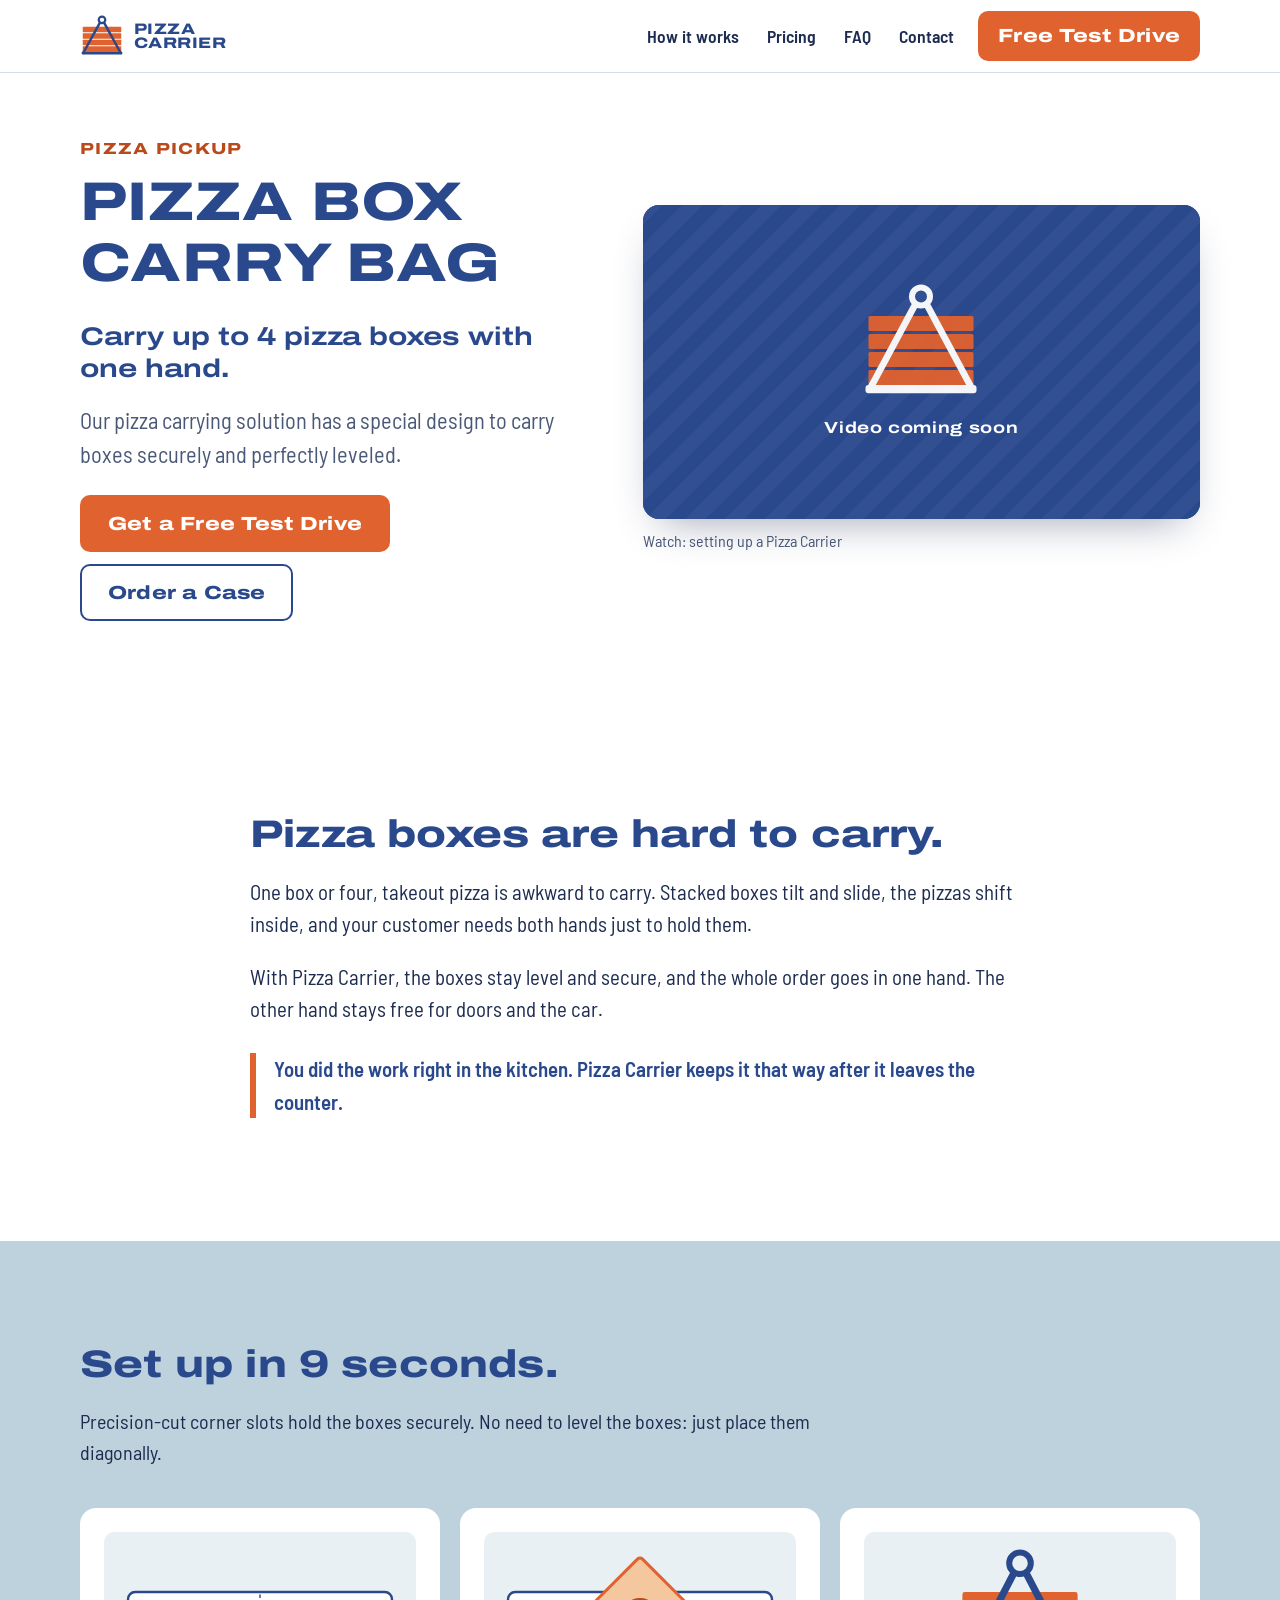
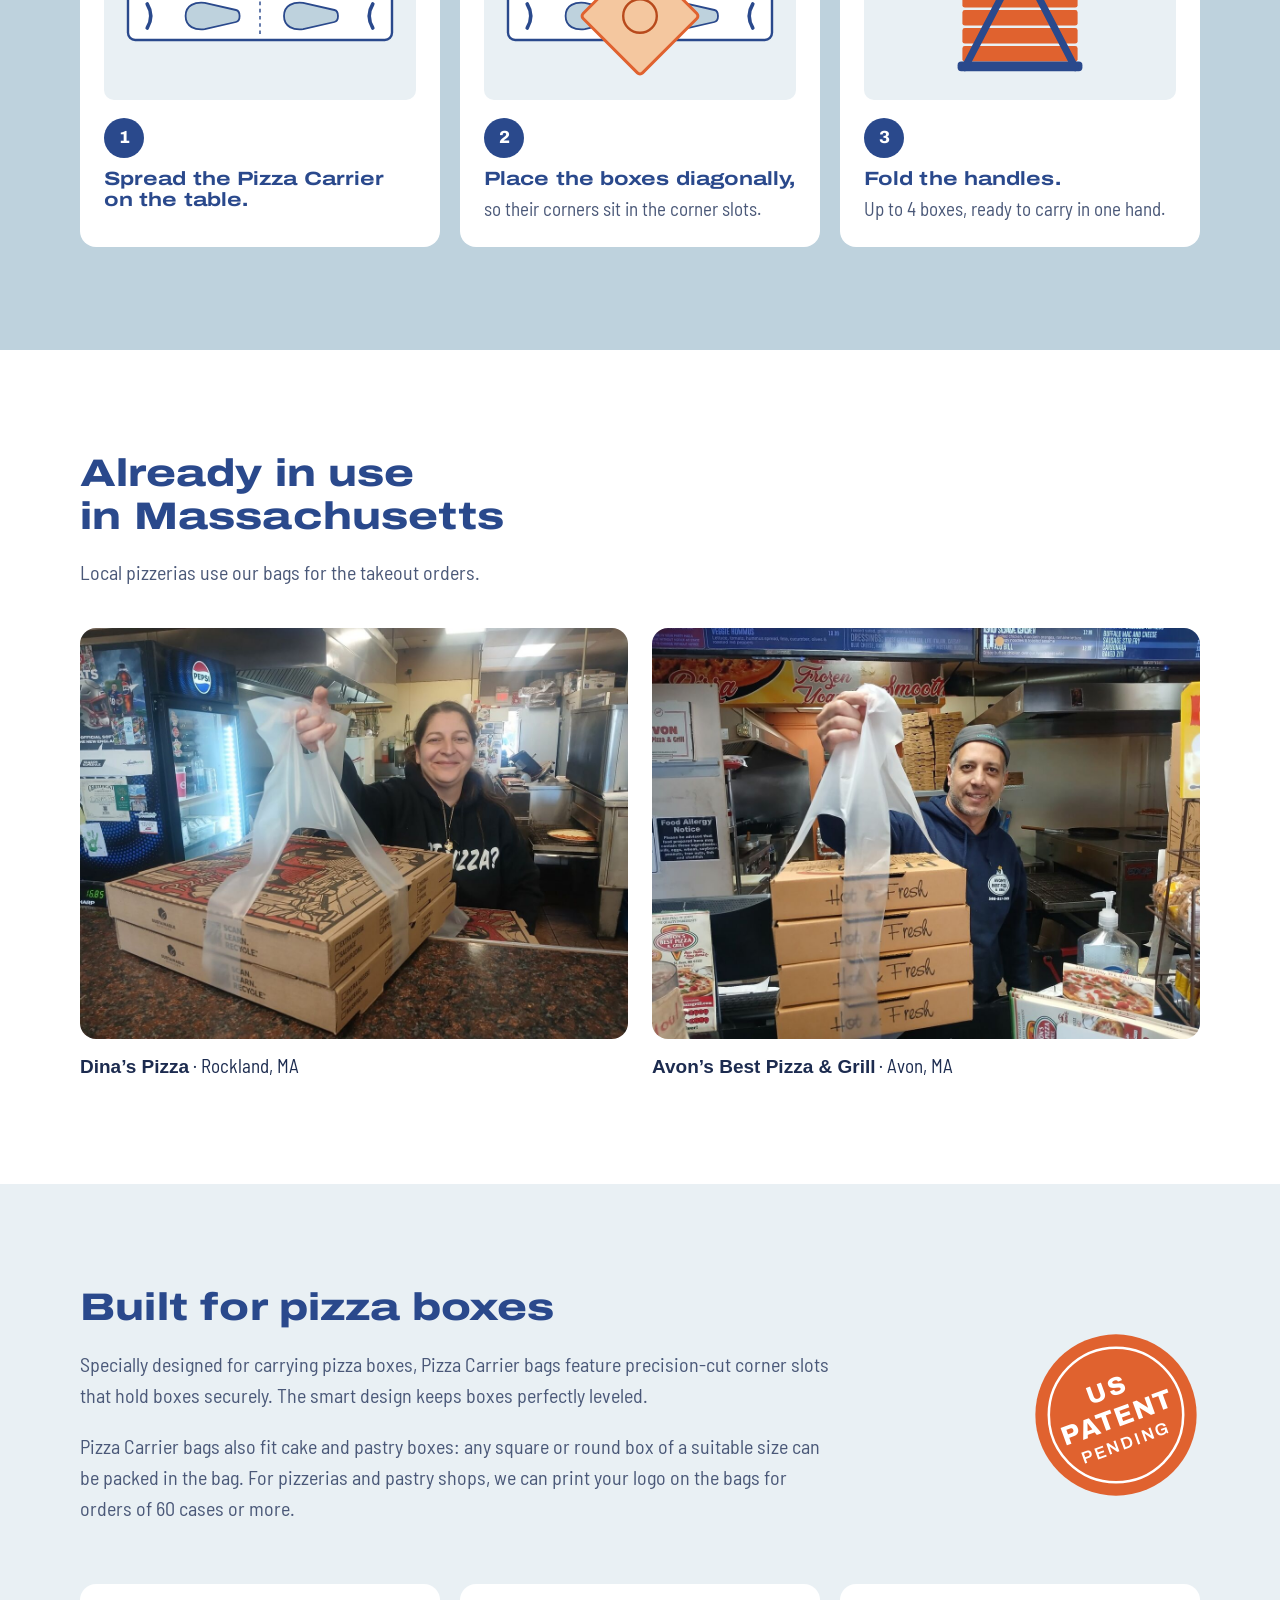
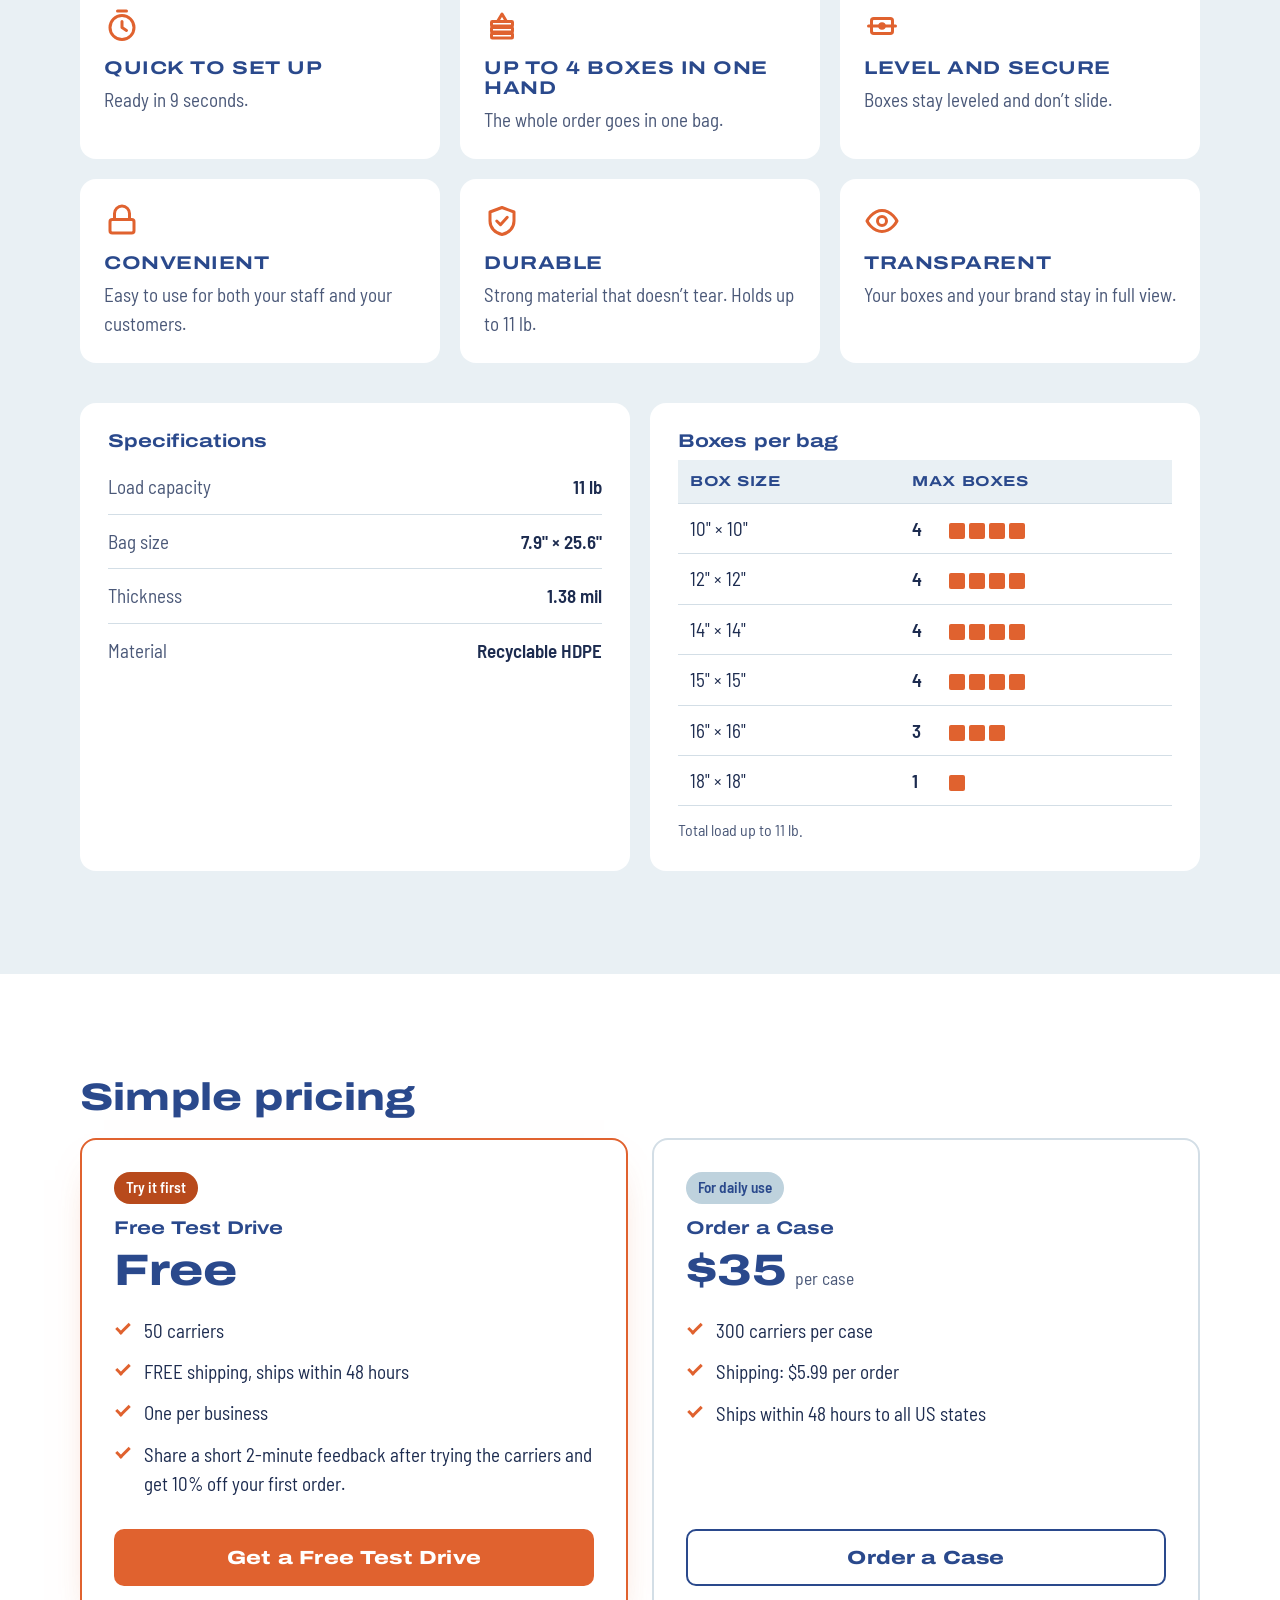
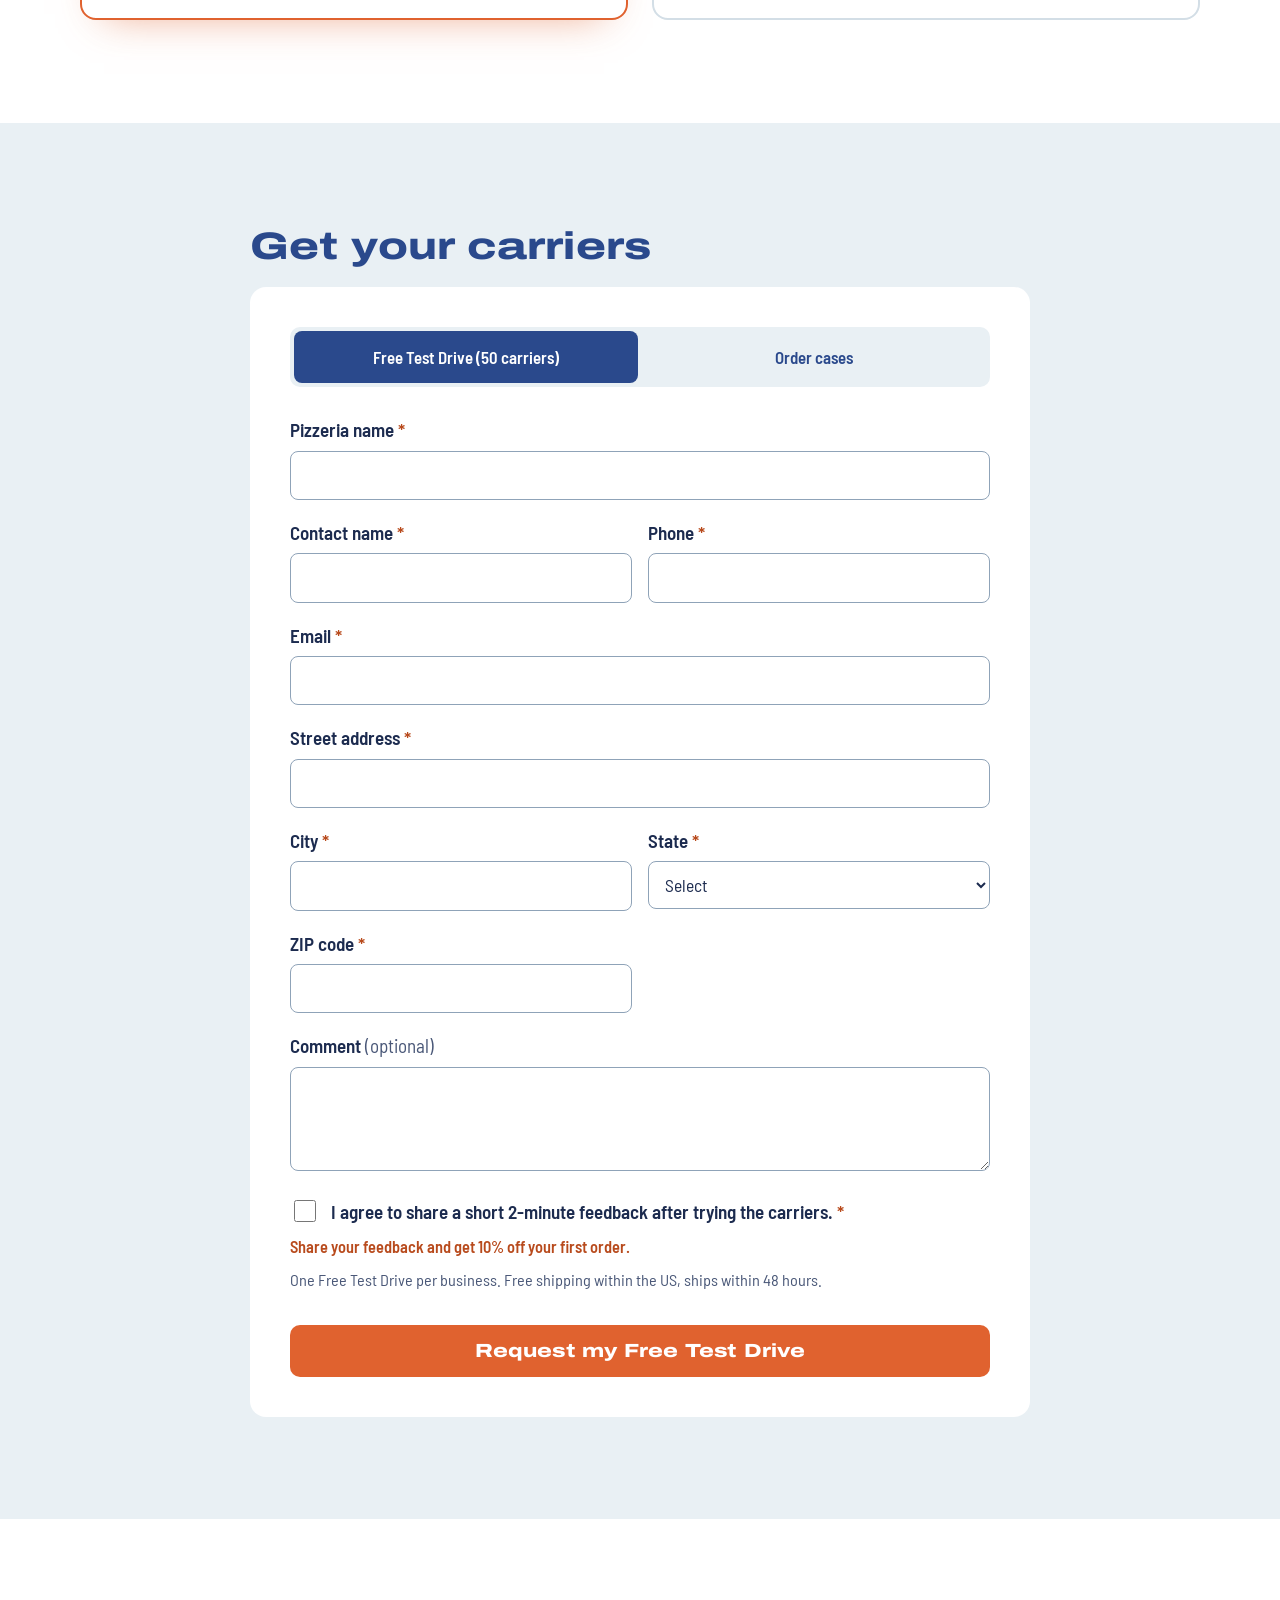
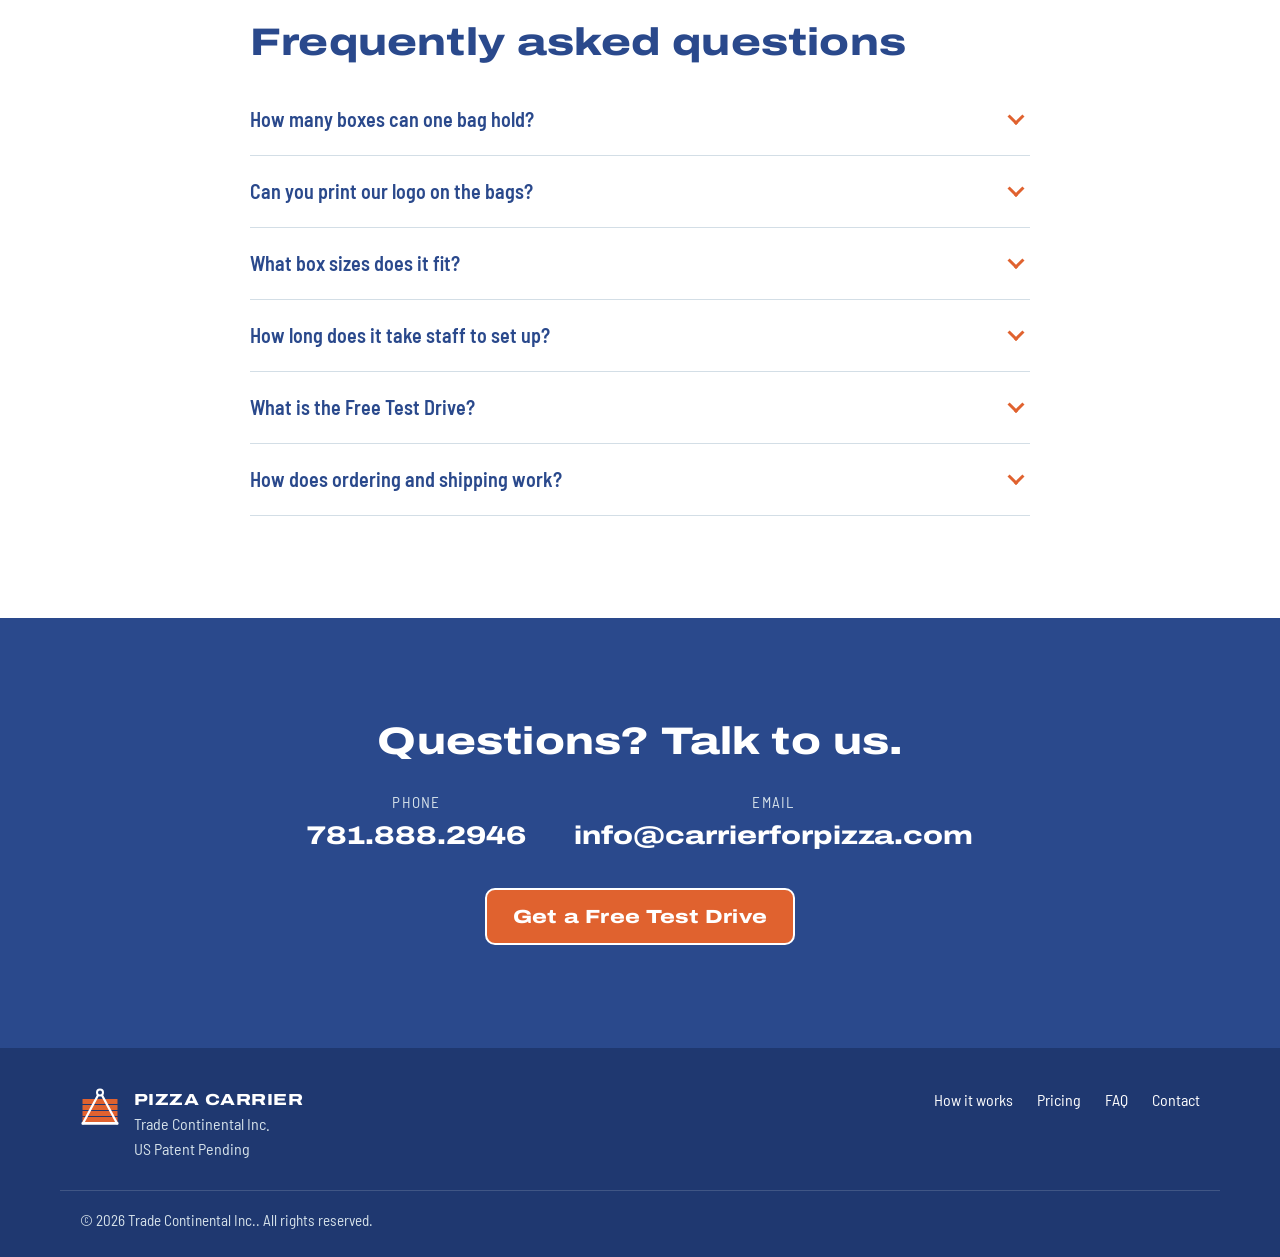
==== commit a22a3fe8: "Apply the client's Nov 3 edit list Hero states the product (pizza box carry bag), 4 boxes everywhere" ====
--- a/index.html
+++ b/index.html
@@ -3,15 +3,15 @@
 <head>
 <meta charset="utf-8">
 <meta name="viewport" content="width=device-width, initial-scale=1">
-<title>Pizza Carrier — Carry up to 5 pizza boxes with one hand</title>
-<meta name="description" content="Pizza Carrier is a patent-pending pizza box carry bag for pizzerias. It holds up to 5 pizza boxes perfectly leveled for takeout orders. Get a free Test Drive of 50 carriers.">
+<title>Pizza Carrier — Pizza box carry bag for takeout</title>
+<meta name="description" content="Pizza Carrier is a pizza box carry bag for pizzerias. Carry up to 4 pizza boxes with one hand, perfectly leveled, for pizza pickup and takeout. Get a free Test Drive of 50 carriers.">
 <link rel="canonical" href="https://carrierforpizza.com/">
 <meta name="theme-color" content="#2A498C">
 
 <meta property="og:type" content="website">
 <meta property="og:site_name" content="Pizza Carrier">
-<meta property="og:title" content="Pizza Carrier — Carry up to 5 pizza boxes with one hand">
-<meta property="og:description" content="A patent-pending pizza box carry bag that keeps takeout boxes perfectly leveled. Get a free Test Drive of 50 carriers.">
+<meta property="og:title" content="Pizza Carrier — Pizza box carry bag for takeout">
+<meta property="og:description" content="A pizza box carry bag that keeps takeout boxes secure and perfectly leveled. Get a free Test Drive of 50 carriers.">
 <meta property="og:url" content="https://carrierforpizza.com/">
 <meta property="og:image" content="https://carrierforpizza.com/assets/og-image.png">
 <meta property="og:image:width" content="1200">
@@ -24,7 +24,7 @@
 <link rel="preconnect" href="https://fonts.googleapis.com">
 <link rel="preconnect" href="https://fonts.gstatic.com" crossorigin>
 <link href="https://fonts.googleapis.com/css2?family=Archivo:wdth,wght@125,700;125,800&family=Barlow+Semi+Condensed:wght@400;500;600&display=swap" rel="stylesheet">
-<link rel="stylesheet" href="css/styles.css?v=10">
+<link rel="stylesheet" href="css/styles.css?v=11">
 </head>
 <body>
 <a class="skip-link" href="#main">Skip to content</a>
@@ -65,9 +65,10 @@
         <p class="video-caption">Watch: setting up a Pizza Carrier</p>
       </div>
       <div class="hero-copy">
-        <p class="badge"><span>US Patent Pending</span></p>
-        <h1>Carry up to 5 pizza boxes with one hand.</h1>
-        <p class="lead">The smart design keeps boxes perfectly leveled, so multi-box takeout orders leave your counter the way you made them.</p>
+        <p class="kicker">Pizza pickup</p>
+        <h1>Pizza box carry bag</h1>
+        <p class="hero-sub">Carry up to 4 pizza boxes with one hand.</p>
+        <p class="lead">Our pizza carrying solution has a special design to carry boxes securely and perfectly leveled.</p>
         <div class="btn-row">
           <a class="btn btn-primary" href="#order" data-mode="testdrive">Get a Free Test Drive</a>
           <a class="btn btn-secondary" href="#order" data-mode="order">Order a Case</a>
@@ -79,9 +80,10 @@
   <!-- 3. Problem -->
   <section class="section problem">
     <div class="container narrow">
-      <h2>Multi-box takeout orders are hard to carry.</h2>
-      <p>Your customer orders three or four pizzas. The boxes get stacked and handed over the counter, and the trouble starts on the way to the car: the stack tilts, the boxes slide, and the pizzas shift inside.</p>
-      <p class="emphasis">You did the work right in the kitchen. Pizza Carrier keeps it that way after it leaves your counter.</p>
+      <h2>Pizza boxes are hard to carry.</h2>
+      <p>One box or four, takeout pizza is awkward to carry. Stacked boxes tilt and slide, the pizzas shift inside, and your customer needs both hands just to hold them.</p>
+      <p>With Pizza Carrier, the boxes stay level and secure, and the whole order goes in one hand. The other hand stays free for doors and the car.</p>
+      <p class="emphasis">You did the work right in the kitchen. Pizza Carrier keeps it that way after it leaves the counter.</p>
     </div>
   </section>
 
@@ -95,14 +97,14 @@
       <ol class="steps">
         <li class="step">
           <div class="step-art" aria-hidden="true">
-            <svg viewBox="0 0 240 120"><rect x="10" y="40" width="220" height="40" rx="6" fill="#fff" stroke="#2A498C" stroke-width="2"/><rect x="24" y="52" width="6" height="16" rx="3" fill="#BED2DD" stroke="#2A498C" stroke-width="1.5"/><rect x="210" y="52" width="6" height="16" rx="3" fill="#BED2DD" stroke="#2A498C" stroke-width="1.5"/><path d="M62 50 H104 L100 70 H66 Z" fill="#BED2DD" stroke="#2A498C" stroke-width="1.5" stroke-linejoin="round"/><path d="M136 50 H178 L174 70 H140 Z" fill="#BED2DD" stroke="#2A498C" stroke-width="1.5" stroke-linejoin="round"/></svg>
+            <svg viewBox="0 0 240 120"><rect x="10" y="40" width="220" height="40" rx="6" fill="#fff" stroke="#2A498C" stroke-width="2"/><path d="M26 50 Q32 60 26 70" fill="none" stroke="#2A498C" stroke-width="3" stroke-linecap="round"/><path d="M214 50 Q208 60 214 70" fill="none" stroke="#2A498C" stroke-width="3" stroke-linecap="round"/><path d="M58 60 C58 51 66 48 74 49 L100 55 C104 56 104 64 100 65 L74 71 C66 72 58 69 58 60 Z" fill="#BED2DD" stroke="#2A498C" stroke-width="1.5"/><path d="M140 60 C140 51 148 48 156 49 L182 55 C186 56 186 64 182 65 L156 71 C148 72 140 69 140 60 Z" fill="#BED2DD" stroke="#2A498C" stroke-width="1.5"/><path d="M120 42 V78" stroke="#2A498C" stroke-width="1.2" stroke-dasharray="3 3"/></svg>
           </div>
           <span class="step-num">1</span>
           <h3>Spread the Pizza Carrier on the table.</h3>
         </li>
         <li class="step">
           <div class="step-art" aria-hidden="true">
-            <svg viewBox="0 0 240 120"><rect x="10" y="40" width="220" height="40" rx="6" fill="#fff" stroke="#2A498C" stroke-width="2"/><rect x="24" y="52" width="6" height="16" rx="3" fill="#BED2DD" stroke="#2A498C" stroke-width="1.5"/><rect x="210" y="52" width="6" height="16" rx="3" fill="#BED2DD" stroke="#2A498C" stroke-width="1.5"/><path d="M62 50 H104 L100 70 H66 Z" fill="#BED2DD" stroke="#2A498C" stroke-width="1.5"/><path d="M136 50 H178 L174 70 H140 Z" fill="#BED2DD" stroke="#2A498C" stroke-width="1.5"/><rect x="85" y="25" width="70" height="70" rx="3" transform="rotate(45 120 60)" fill="#F4C79F" stroke="#E0622F" stroke-width="2.5"/><circle cx="120" cy="60" r="14" fill="none" stroke="#B84A1C" stroke-width="2"/></svg>
+            <svg viewBox="0 0 240 120"><rect x="10" y="40" width="220" height="40" rx="6" fill="#fff" stroke="#2A498C" stroke-width="2"/><path d="M26 50 Q32 60 26 70" fill="none" stroke="#2A498C" stroke-width="3" stroke-linecap="round"/><path d="M214 50 Q208 60 214 70" fill="none" stroke="#2A498C" stroke-width="3" stroke-linecap="round"/><path d="M58 60 C58 51 66 48 74 49 L100 55 C104 56 104 64 100 65 L74 71 C66 72 58 69 58 60 Z" fill="#BED2DD" stroke="#2A498C" stroke-width="1.5"/><path d="M140 60 C140 51 148 48 156 49 L182 55 C186 56 186 64 182 65 L156 71 C148 72 140 69 140 60 Z" fill="#BED2DD" stroke="#2A498C" stroke-width="1.5"/><path d="M120 42 V78" stroke="#2A498C" stroke-width="1.2" stroke-dasharray="3 3"/><rect x="85" y="25" width="70" height="70" rx="3" transform="rotate(45 120 60)" fill="#F4C79F" stroke="#E0622F" stroke-width="2.5"/><circle cx="120" cy="60" r="14" fill="none" stroke="#B84A1C" stroke-width="2"/></svg>
           </div>
           <span class="step-num">2</span>
           <h3>Place the boxes diagonally,</h3>
@@ -110,30 +112,13 @@
         </li>
         <li class="step">
           <div class="step-art" aria-hidden="true">
-            <svg viewBox="0 0 240 120"><rect x="72" y="52" width="96" height="14" rx="2" fill="#E0622F"/><rect x="72" y="68" width="96" height="14" rx="2" fill="#E0622F"/><rect x="72" y="84" width="96" height="14" rx="2" fill="#E0622F"/><rect x="68" y="98" width="104" height="8" rx="3" fill="#2A498C"/><path d="M114 30 L74 103 M126 30 L166 103" stroke="#2A498C" stroke-width="6" stroke-linecap="round" fill="none"/><circle cx="120" cy="20" r="9" fill="none" stroke="#2A498C" stroke-width="5"/></svg>
+            <svg viewBox="0 0 240 120"><rect x="72" y="40" width="96" height="13" rx="2" fill="#E0622F"/><rect x="72" y="55" width="96" height="13" rx="2" fill="#E0622F"/><rect x="72" y="70" width="96" height="13" rx="2" fill="#E0622F"/><rect x="72" y="85" width="96" height="13" rx="2" fill="#E0622F"/><rect x="68" y="98" width="104" height="8" rx="3" fill="#2A498C"/><path d="M114 26 L74 103 M126 26 L166 103" stroke="#2A498C" stroke-width="6" stroke-linecap="round" fill="none"/><circle cx="120" cy="16" r="9" fill="none" stroke="#2A498C" stroke-width="5"/></svg>
           </div>
           <span class="step-num">3</span>
           <h3>Fold the handles.</h3>
-          <p>It’s ready to carry.</p>
+          <p>Up to 4 boxes, ready to carry in one hand.</p>
         </li>
       </ol>
-      <p class="callout">
-        <svg viewBox="0 0 24 24" width="28" height="28" aria-hidden="true"><circle cx="12" cy="13" r="8" fill="none" stroke="currentColor" stroke-width="2"/><path d="M12 9v4l3 2M9 2h6" fill="none" stroke="currentColor" stroke-width="2" stroke-linecap="round"/></svg>
-        <span>9 seconds to set up.</span>
-      </p>
-    </div>
-  </section>
-
-  <!-- 5. Photos -->
-  <section class="section photos">
-    <div class="container">
-      <h2>See it in action</h2>
-      <ul class="photo-grid">
-        <li class="photo-tile"><div class="photo-ph"><span>Photo coming soon</span></div><p>The bag laid flat</p></li>
-        <li class="photo-tile"><div class="photo-ph"><span>Photo coming soon</span></div><p>Boxes placed diagonally</p></li>
-        <li class="photo-tile"><div class="photo-ph"><span>Photo coming soon</span></div><p>Handles folded</p></li>
-        <li class="photo-tile"><div class="photo-ph"><span>Photo coming soon</span></div><p>Up to 5 boxes, carried with one hand</p></li>
-      </ul>
     </div>
   </section>
 
@@ -142,8 +127,8 @@
   <section class="section references" id="in-use">
     <div class="container">
       <div class="section-head">
-        <h2>Already in use</h2>
-        <p>Local pizzerias already carry their takeout orders in Pizza Carrier bags.</p>
+        <h2>Already in use in Massachusetts</h2>
+        <p>Local pizzerias use our bags for the takeout orders.</p>
       </div>
       <ul class="ref-grid">
         <li>
@@ -163,30 +148,52 @@
   <!-- 6. Features and specs -->
   <section class="section features" id="specs">
     <div class="container">
-      <div class="section-head">
-        <h2>Built for pizza boxes</h2>
-        <p>Specially designed for carrying pizza boxes, Pizza Carrier bags feature precision-cut corner slots that hold boxes securely. The smart design keeps boxes perfectly leveled.</p>
+      <div class="section-head section-head--stamp">
+        <div>
+          <h2>Built for pizza boxes</h2>
+          <p>Specially designed for carrying pizza boxes, Pizza Carrier bags feature precision-cut corner slots that hold boxes securely. The smart design keeps boxes perfectly leveled.</p>
+          <p>Pizza Carrier bags also fit cake and pastry boxes: any square or round box of a suitable size can be packed in the bag. For pizzerias and pastry shops, we can print your logo on the bags for orders of 60 cases or more.</p>
+        </div>
+        <svg class="patent-stamp" viewBox="0 0 200 200" role="img" aria-label="US Patent Pending">
+          <circle cx="100" cy="100" r="96" fill="#E0622F"/>
+          <circle cx="100" cy="100" r="80" fill="none" stroke="#fff" stroke-width="3"/>
+          <g transform="rotate(-20 100 100)" fill="#fff" text-anchor="middle" font-family="Archivo, Arial, sans-serif" font-weight="800">
+            <text x="100" y="78" font-size="30" letter-spacing="2">US</text>
+            <text x="100" y="114" font-size="32" letter-spacing="1">PATENT</text>
+            <text x="100" y="142" font-size="20" font-weight="600" letter-spacing="3">PENDING</text>
+          </g>
+        </svg>
       </div>
       <ul class="feature-grid">
+        <li class="feature">
+          <svg class="feature-icon" viewBox="0 0 24 24" aria-hidden="true"><circle cx="12" cy="13" r="8"/><path d="M12 9v4l3 2M9 2h6"/></svg>
+          <h3>Quick to set up</h3>
+          <p>Ready in 9 seconds.</p>
+        </li>
+        <li class="feature">
+          <svg class="feature-icon" viewBox="0 0 24 24" aria-hidden="true"><rect x="5" y="9" width="14" height="3" rx=".5"/><rect x="5" y="13" width="14" height="3" rx=".5"/><rect x="5" y="17" width="14" height="3" rx=".5"/><path d="M9 9l3-5 3 5"/></svg>
+          <h3>Up to 4 boxes in one hand</h3>
+          <p>The whole order goes in one bag.</p>
+        </li>
+        <li class="feature">
+          <svg class="feature-icon" viewBox="0 0 24 24" aria-hidden="true"><path d="M3 12h18"/><rect x="5" y="7" width="14" height="10" rx="1.5"/><circle cx="12" cy="12" r="1.5"/></svg>
+          <h3>Level and secure</h3>
+          <p>Boxes stay leveled and don’t slide.</p>
+        </li>
         <li class="feature">
           <svg class="feature-icon" viewBox="0 0 24 24" aria-hidden="true"><path d="M7 11V7a5 5 0 0 1 10 0v4" /><rect x="4" y="11" width="16" height="9" rx="1.5"/></svg>
           <h3>Convenient</h3>
-          <p>Set up in 9 seconds. Easy for both your staff and your customers.</p>
+          <p>Easy to use for both your staff and your customers.</p>
         </li>
         <li class="feature">
           <svg class="feature-icon" viewBox="0 0 24 24" aria-hidden="true"><path d="M12 3l8 3v6c0 4.5-3.4 8.2-8 9-4.6-.8-8-4.5-8-9V6z"/><path d="M8.5 12l2.5 2.5 4.5-5"/></svg>
           <h3>Durable</h3>
-          <p>Strong HDPE that doesn’t tear. Holds up to 11 lb.</p>
-        </li>
-        <li class="feature">
-          <svg class="feature-icon" viewBox="0 0 24 24" aria-hidden="true"><rect x="3" y="3" width="8" height="8" rx="1"/><rect x="13" y="13" width="8" height="8" rx="1"/><path d="M14 4h6v6M10 20H4v-6"/></svg>
-          <h3>Flexible</h3>
-          <p>Fits pizza boxes from 8" to 18", plus cake and pastry boxes.</p>
+          <p>Strong material that doesn’t tear. Holds up to 11 lb.</p>
         </li>
         <li class="feature">
           <svg class="feature-icon" viewBox="0 0 24 24" aria-hidden="true"><path d="M2 12s3.5-7 10-7 10 7 10 7-3.5 7-10 7S2 12 2 12z"/><circle cx="12" cy="12" r="3"/></svg>
           <h3>Transparent</h3>
-          <p>Customers can see their order.</p>
+          <p>Your boxes and your brand stay in full view.</p>
         </li>
       </ul>
 
@@ -198,7 +205,6 @@
             <div><dt>Bag size</dt><dd>7.9" × 25.6"</dd></div>
             <div><dt>Thickness</dt><dd>1.38 mil</dd></div>
             <div><dt>Material</dt><dd>Recyclable HDPE</dd></div>
-            <div><dt>Patent</dt><dd>US Patent Pending</dd></div>
           </dl>
         </div>
         <div class="spec-card">
@@ -207,10 +213,9 @@
             <table class="size-table">
               <thead><tr><th scope="col">Box size</th><th scope="col">Max boxes</th></tr></thead>
               <tbody>
-                <tr><td>8" × 8"</td><td><span class="box-count">5</span><span class="box-icons" aria-hidden="true"><span class="box-ico"></span><span class="box-ico"></span><span class="box-ico"></span><span class="box-ico"></span><span class="box-ico"></span></span></td></tr>
-                <tr><td>10" × 10"</td><td><span class="box-count">5</span><span class="box-icons" aria-hidden="true"><span class="box-ico"></span><span class="box-ico"></span><span class="box-ico"></span><span class="box-ico"></span><span class="box-ico"></span></span></td></tr>
-                <tr><td>12" × 12"</td><td><span class="box-count">5</span><span class="box-icons" aria-hidden="true"><span class="box-ico"></span><span class="box-ico"></span><span class="box-ico"></span><span class="box-ico"></span><span class="box-ico"></span></span></td></tr>
-                <tr><td>14" × 14"</td><td><span class="box-count">5</span><span class="box-icons" aria-hidden="true"><span class="box-ico"></span><span class="box-ico"></span><span class="box-ico"></span><span class="box-ico"></span><span class="box-ico"></span></span></td></tr>
+                <tr><td>10" × 10"</td><td><span class="box-count">4</span><span class="box-icons" aria-hidden="true"><span class="box-ico"></span><span class="box-ico"></span><span class="box-ico"></span><span class="box-ico"></span></span></td></tr>
+                <tr><td>12" × 12"</td><td><span class="box-count">4</span><span class="box-icons" aria-hidden="true"><span class="box-ico"></span><span class="box-ico"></span><span class="box-ico"></span><span class="box-ico"></span></span></td></tr>
+                <tr><td>14" × 14"</td><td><span class="box-count">4</span><span class="box-icons" aria-hidden="true"><span class="box-ico"></span><span class="box-ico"></span><span class="box-ico"></span><span class="box-ico"></span></span></td></tr>
                 <tr><td>15" × 15"</td><td><span class="box-count">4</span><span class="box-icons" aria-hidden="true"><span class="box-ico"></span><span class="box-ico"></span><span class="box-ico"></span><span class="box-ico"></span></span></td></tr>
                 <tr><td>16" × 16"</td><td><span class="box-count">3</span><span class="box-icons" aria-hidden="true"><span class="box-ico"></span><span class="box-ico"></span><span class="box-ico"></span></span></td></tr>
                 <tr><td>18" × 18"</td><td><span class="box-count">1</span><span class="box-icons" aria-hidden="true"><span class="box-ico"></span></span></td></tr>
@@ -234,7 +239,7 @@
           <p class="price"><span class="price-big">Free</span></p>
           <ul class="checks">
             <li>50 carriers</li>
-            <li>FREE shipping</li>
+            <li>FREE shipping, ships within 48 hours</li>
             <li>One per business</li>
             <li>Share a short 2-minute feedback after trying the carriers and get 10% off your first order.</li>
           </ul>
@@ -243,11 +248,11 @@
         <article class="price-card">
           <p class="price-tag price-tag--plain">For daily use</p>
           <h3>Order a Case</h3>
-          <p class="price"><span class="price-big">$35</span> <span class="price-unit">per case + shipping</span></p>
+          <p class="price"><span class="price-big">$35</span> <span class="price-unit">per case</span></p>
           <ul class="checks">
             <li>300 carriers per case</li>
-            <li>Ships to all US states</li>
-            <li>Minimum order: 1 case</li>
+            <li>Shipping: $5.99 per order</li>
+            <li>Ships within 48 hours to all US states</li>
           </ul>
           <a class="btn btn-secondary btn-block" href="#order" data-mode="order">Order a Case</a>
         </article>
@@ -318,10 +323,10 @@
             <span>I agree to share a short 2-minute feedback after trying the carriers. <span class="req" aria-hidden="true">*</span></span>
           </label>
           <p class="form-note form-note--accent">Share your feedback and get 10% off your first order.</p>
-          <p class="form-note">One Free Test Drive per business. Free shipping within the US.</p>
+          <p class="form-note">One Free Test Drive per business. Free shipping within the US, ships within 48 hours.</p>
         </div>
         <div data-only="order" hidden>
-          <p class="form-note">$35 per case of 300 carriers, plus shipping. We’ll confirm the shipping cost and total before your order ships.</p>
+          <p class="form-note">$35 per case of 300 carriers, plus $5.99 shipping per order. Ships within 48 hours. We’ll contact you to confirm your order and payment.</p>
         </div>
 
         <!-- hidden fields -->
@@ -349,11 +354,7 @@
       <div class="faq-list">
         <details>
           <summary>How many boxes can one bag hold?</summary>
-          <p>Up to 5 boxes for sizes from 8" to 14", with a total load of up to 11 lb. See the <a href="#specs">box-size table</a> for the maximum per size.</p>
-        </details>
-        <details>
-          <summary>Does it work for cake and pastry boxes?</summary>
-          <p>Yes. Pizza Carrier bags also fit cake and pastry boxes. Any square or round box of a suitable size can be packed in the bag.</p>
+          <p>Up to 4 boxes for sizes from 10" to 15", with a total load of up to 11 lb. See the <a href="#specs">box-size table</a> for the maximum per size.</p>
         </details>
         <details>
           <summary>Can you print our logo on the bags?</summary>
@@ -361,7 +362,7 @@
         </details>
         <details>
           <summary>What box sizes does it fit?</summary>
-          <p>Square pizza boxes from 8" × 8" to 18" × 18". Larger boxes mean fewer per bag: 3 for 16" boxes and 1 for 18" boxes.</p>
+          <p>Square pizza boxes from 10" × 10" to 18" × 18", plus cake and pastry boxes of a suitable size. Larger boxes mean fewer per bag: 3 for 16" boxes and 1 for 18" boxes.</p>
         </details>
         <details>
           <summary>How long does it take staff to set up?</summary>
@@ -373,7 +374,7 @@
         </details>
         <details>
           <summary>How does ordering and shipping work?</summary>
-          <p>Carriers come 300 per case at $35 per case plus shipping. The minimum order is 1 case, and we ship to all US states. After you send the form, we’ll contact you to confirm shipping cost and delivery.</p>
+          <p>Carriers come 300 per case at $35 per case. Shipping is $5.99 per order, and we ship to all US states within 48 hours. After you send the form, we’ll contact you to confirm your order and payment.</p>
         </details>
       </div>
     </div>
@@ -382,7 +383,7 @@
   <!-- 10. Contact -->
   <section class="section contact" id="contact">
     <div class="container contact-inner">
-      <h2>Questions? Talk to us.</h2>
+      <h2>Questions? <span class="nowrap">Talk to us.</span></h2>
       <ul class="contact-list">
         <li><span class="contact-label">Phone</span><a href="tel:+17818882946">781.888.2946</a></li>
         <li><span class="contact-label">Email</span><a href="mailto:info@carrierforpizza.com">info@carrierforpizza.com</a></li>
@@ -398,7 +399,7 @@
       <img src="assets/logo-on-dark.svg" alt="" width="40" height="39">
       <div>
         <p class="footer-word">Pizza Carrier</p>
-        <p class="footer-company">[COMPANY NAME]</p>
+        <p class="footer-company">Trade Continental Inc.</p>
         <p class="footer-patent">US Patent Pending</p>
       </div>
     </div>
@@ -412,11 +413,11 @@
     </nav>
   </div>
   <div class="container footer-legal">
-    <p>© <span id="year">2026</span> [COMPANY NAME]. All rights reserved.</p>
+    <p>© <span id="year">2026</span> Trade Continental Inc.. All rights reserved.</p>
   </div>
 </footer>
 
-<script src="js/config.js?v=10"></script>
-<script src="js/main.js?v=10"></script>
+<script src="js/config.js?v=11"></script>
+<script src="js/main.js?v=11"></script>
 </body>
 </html>
--- a/css/styles.css
+++ b/css/styles.css
@@ -54,11 +54,18 @@
 h2 { font-size: clamp(1.6rem, 3.2vw, 2.4rem); }
 h3 { font-size: 1.15rem; font-weight: 700; }
 p { margin: 0 0 1em; }
+[hidden] { display: none !important; }
+h1, h2 { text-wrap: balance; }
 
 .container { width: 100%; max-width: var(--container); margin: 0 auto; padding: 0 var(--gutter); }
 .narrow { max-width: 820px; }
 .section { padding: clamp(56px, 8vw, 104px) 0; }
 .section-head { max-width: 760px; margin-bottom: 40px; }
+.section-head--stamp { max-width: none; display: grid; gap: 24px; align-items: center; }
+.section-head--stamp > div { max-width: 760px; }
+.patent-stamp { width: 140px; height: 140px; }
+@media (min-width: 768px) { .section-head--stamp { grid-template-columns: 1fr auto; gap: 48px; } .patent-stamp { width: 168px; height: 168px; } }
+.nowrap { white-space: nowrap; }
 .section-head p { color: var(--ink-soft); font-size: 1.25rem; }
 
 .visually-hidden, .hp {
@@ -110,23 +117,23 @@
   .site-nav { display: none; }
   .header-cta { margin-left: auto; }
 }
+.header-cta { white-space: nowrap; flex-shrink: 0; }
+@media (max-width: 420px) {
+  .header-inner { gap: 12px; }
+  .header-cta { padding: 8px 14px; font-size: 1rem; }
+}
 
 /* ---------- Hero ---------- */
-.hero { padding: clamp(28px, 5vw, 72px) 0 clamp(48px, 7vw, 96px); background: linear-gradient(var(--sky-soft), var(--sky-soft)) bottom / 100% 38% no-repeat; }
+.hero { padding: clamp(28px, 5vw, 72px) 0 clamp(48px, 7vw, 96px); background: #fff; }
 .hero-grid { display: grid; grid-template-columns: 1fr; gap: 28px; align-items: center; }
 @media (min-width: 900px) {
   .hero-grid { grid-template-columns: 1fr 1.1fr; gap: 56px; }
   .hero-video { order: 2; }
   .hero-copy { order: 1; }
 }
+.kicker { margin: 0 0 10px; font-family: var(--font-head); font-stretch: 125%; font-weight: 800; font-size: 1rem; letter-spacing: .08em; text-transform: uppercase; color: var(--orange-dark); }
+.hero-sub { font-family: var(--font-head); font-stretch: 125%; font-weight: 700; font-size: clamp(1.25rem, 2.4vw, 1.6rem); line-height: 1.25; color: var(--navy); margin: 0 0 .7em; }
 .hero .lead { font-size: clamp(1.2rem, 2vw, 1.4rem); color: var(--ink-soft); max-width: 34em; }
-.badge { margin: 0 0 16px; }
-.badge span {
-  display: inline-block; padding: 6px 12px; border-radius: 999px;
-  border: 2px solid var(--orange); color: var(--orange-dark);
-  font-family: var(--font-head); font-stretch: 125%; font-weight: 800;
-  font-size: .85rem; letter-spacing: .06em; text-transform: uppercase;
-}
 
 .video-frame {
   position: relative; aspect-ratio: 16 / 9; width: 100%;
@@ -172,22 +179,8 @@
 }
 .step h3 { font-size: 1.2rem; margin-bottom: .25em; }
 .step p { margin: 0; color: var(--ink-soft); }
-.callout {
-  display: inline-flex; align-items: center; gap: 12px; margin: 32px 0 0;
-  background: #fff; color: var(--orange-dark); border-radius: 999px; padding: 10px 22px 10px 16px;
-  font-family: var(--font-head); font-stretch: 125%; font-weight: 800; font-size: 1.25rem;
-}
-
-/* ---------- Photos ---------- */
-.photo-grid { list-style: none; margin: 0; padding: 0; display: grid; gap: 20px; grid-template-columns: repeat(2, minmax(0, 1fr)); }
-@media (min-width: 900px) { .photo-grid { grid-template-columns: repeat(4, minmax(0, 1fr)); } }
-@media (max-width: 480px) { .photo-grid { grid-template-columns: 1fr; } }
-.photo-ph {
-  aspect-ratio: 4 / 3; border-radius: var(--radius); border: 2px dashed #9FB6C6;
-  background: var(--sky-soft); display: grid; place-items: center;
-  color: var(--ink-soft); font-weight: 600; font-size: 1rem; text-align: center; padding: 10px;
-}
-.photo-tile p { margin: 10px 0 0; font-weight: 600; color: var(--ink); }
+
+/* ---------- References ---------- */
 .ref-grid { list-style: none; margin: 0; padding: 0; display: grid; gap: 16px; grid-template-columns: 1fr; }
 @media (min-width: 768px) { .ref-grid { grid-template-columns: repeat(2, minmax(0, 1fr)); gap: 24px; } }
 .ref-grid img { display: block; width: 100%; height: auto; aspect-ratio: 4 / 3; object-fit: cover; border-radius: var(--radius-lg); }
@@ -196,7 +189,7 @@
 /* ---------- Features & specs ---------- */
 .features { background: var(--sky-soft); }
 .feature-grid { list-style: none; margin: 0 0 40px; padding: 0; display: grid; gap: 20px; grid-template-columns: repeat(2, minmax(0, 1fr)); }
-@media (min-width: 900px) { .feature-grid { grid-template-columns: repeat(4, minmax(0, 1fr)); } }
+@media (min-width: 900px) { .feature-grid { grid-template-columns: repeat(3, minmax(0, 1fr)); } }
 @media (max-width: 480px) { .feature-grid { grid-template-columns: 1fr; } }
 .feature { background: #fff; border-radius: var(--radius-lg); padding: 24px; }
 .feature-icon { width: 36px; height: 36px; fill: none; stroke: var(--orange); stroke-width: 2; stroke-linecap: round; stroke-linejoin: round; margin-bottom: 14px; }
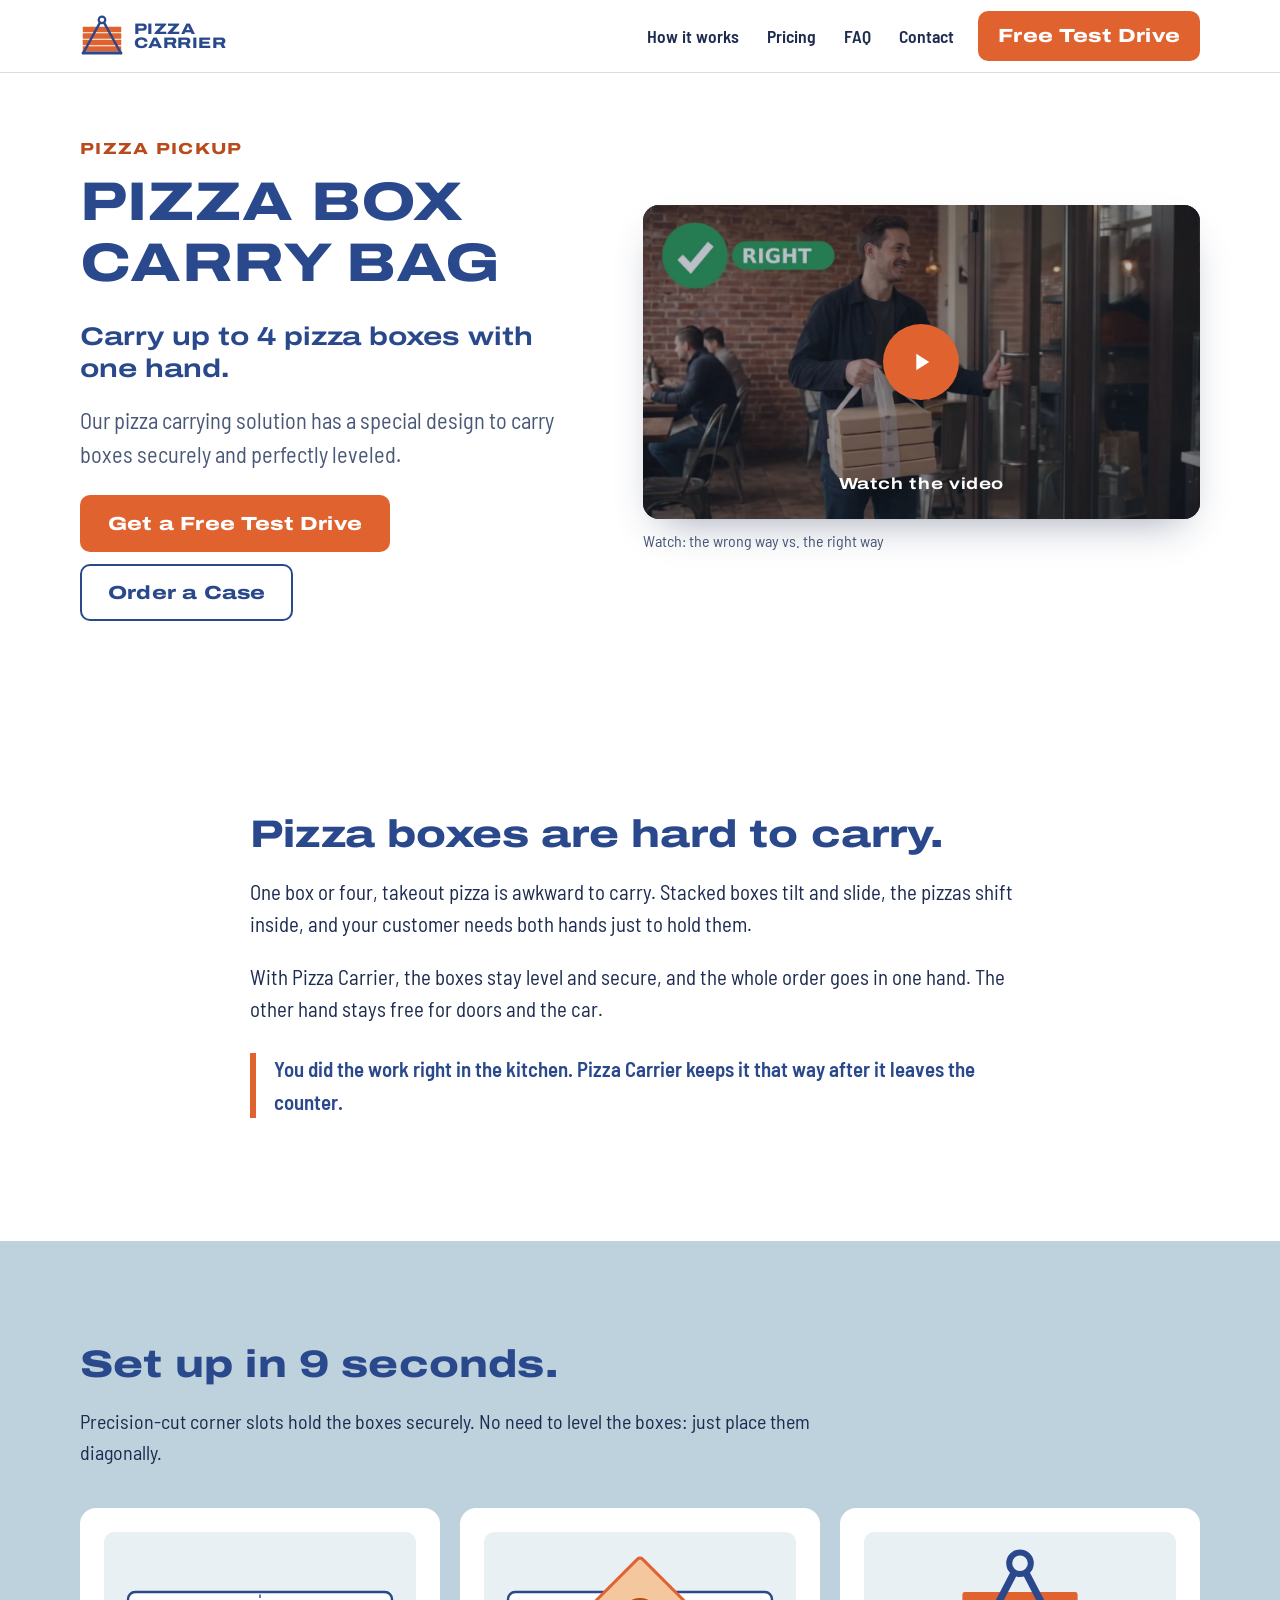
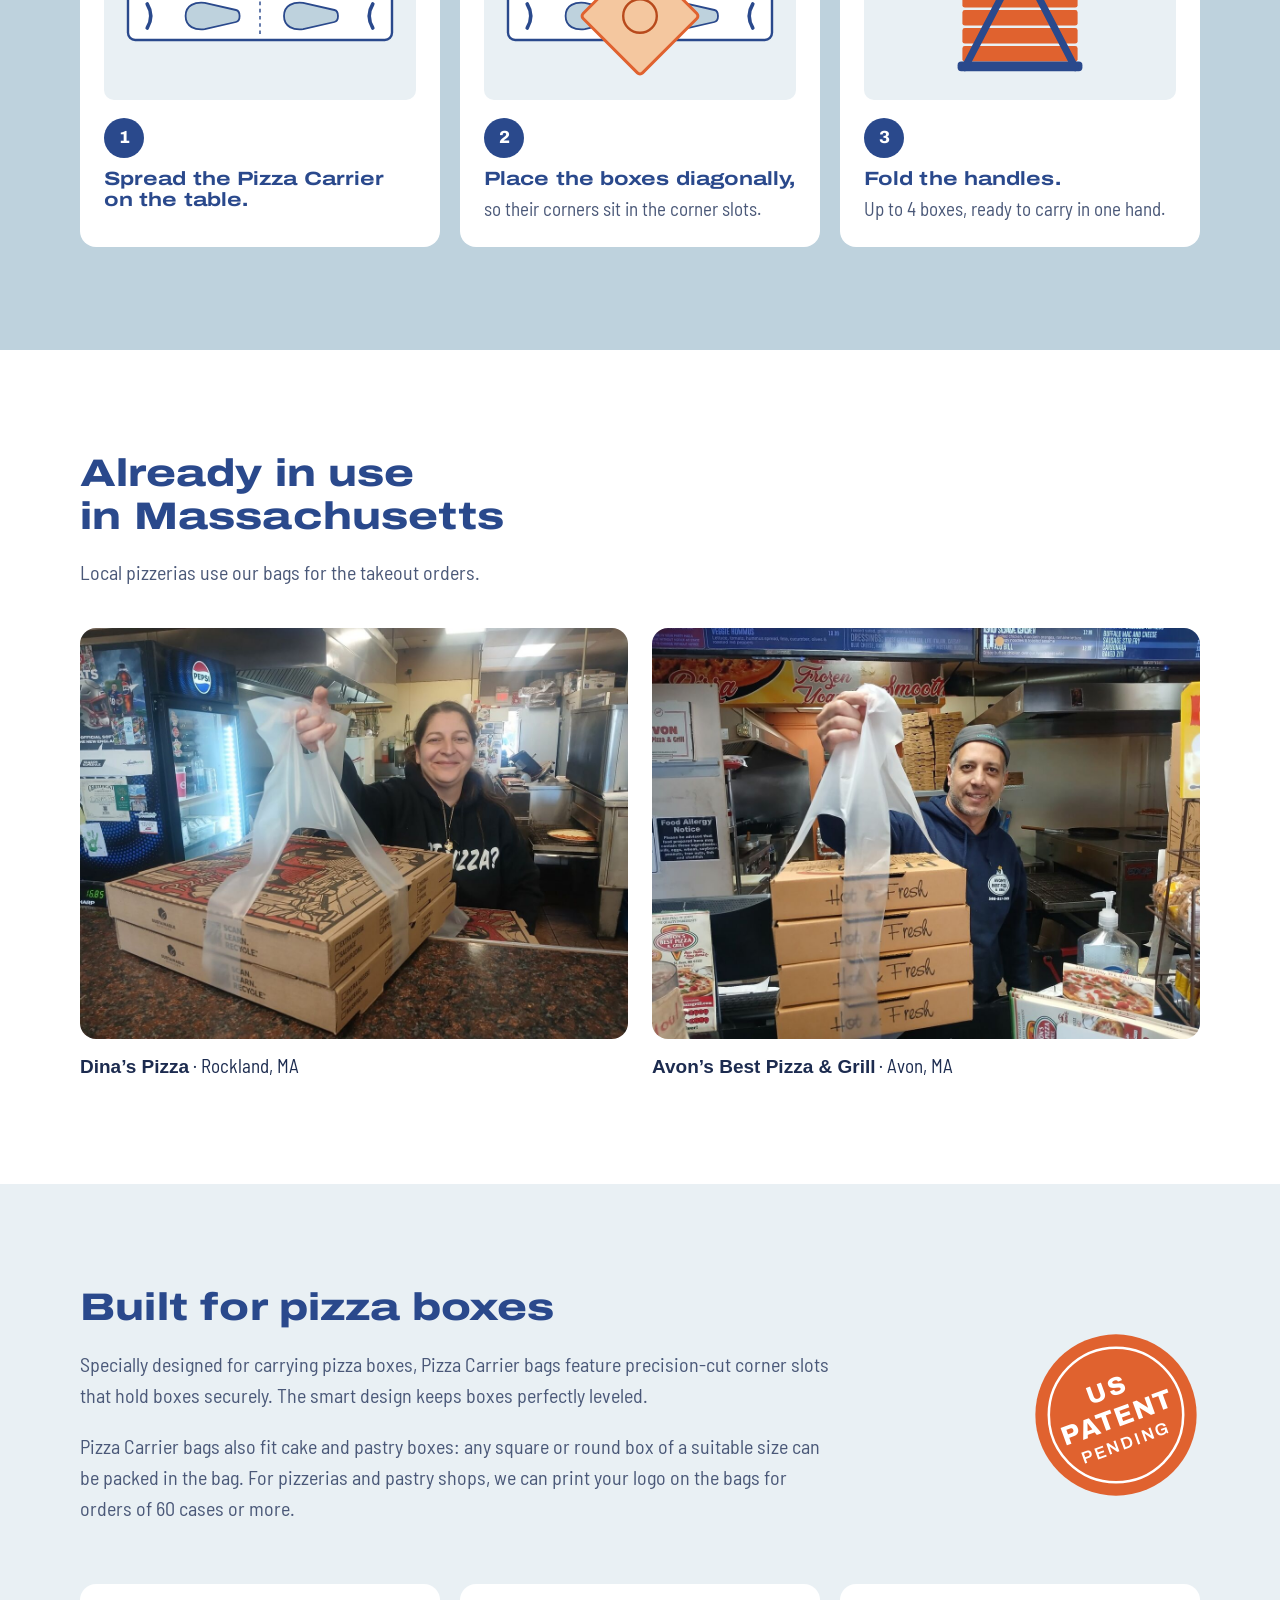
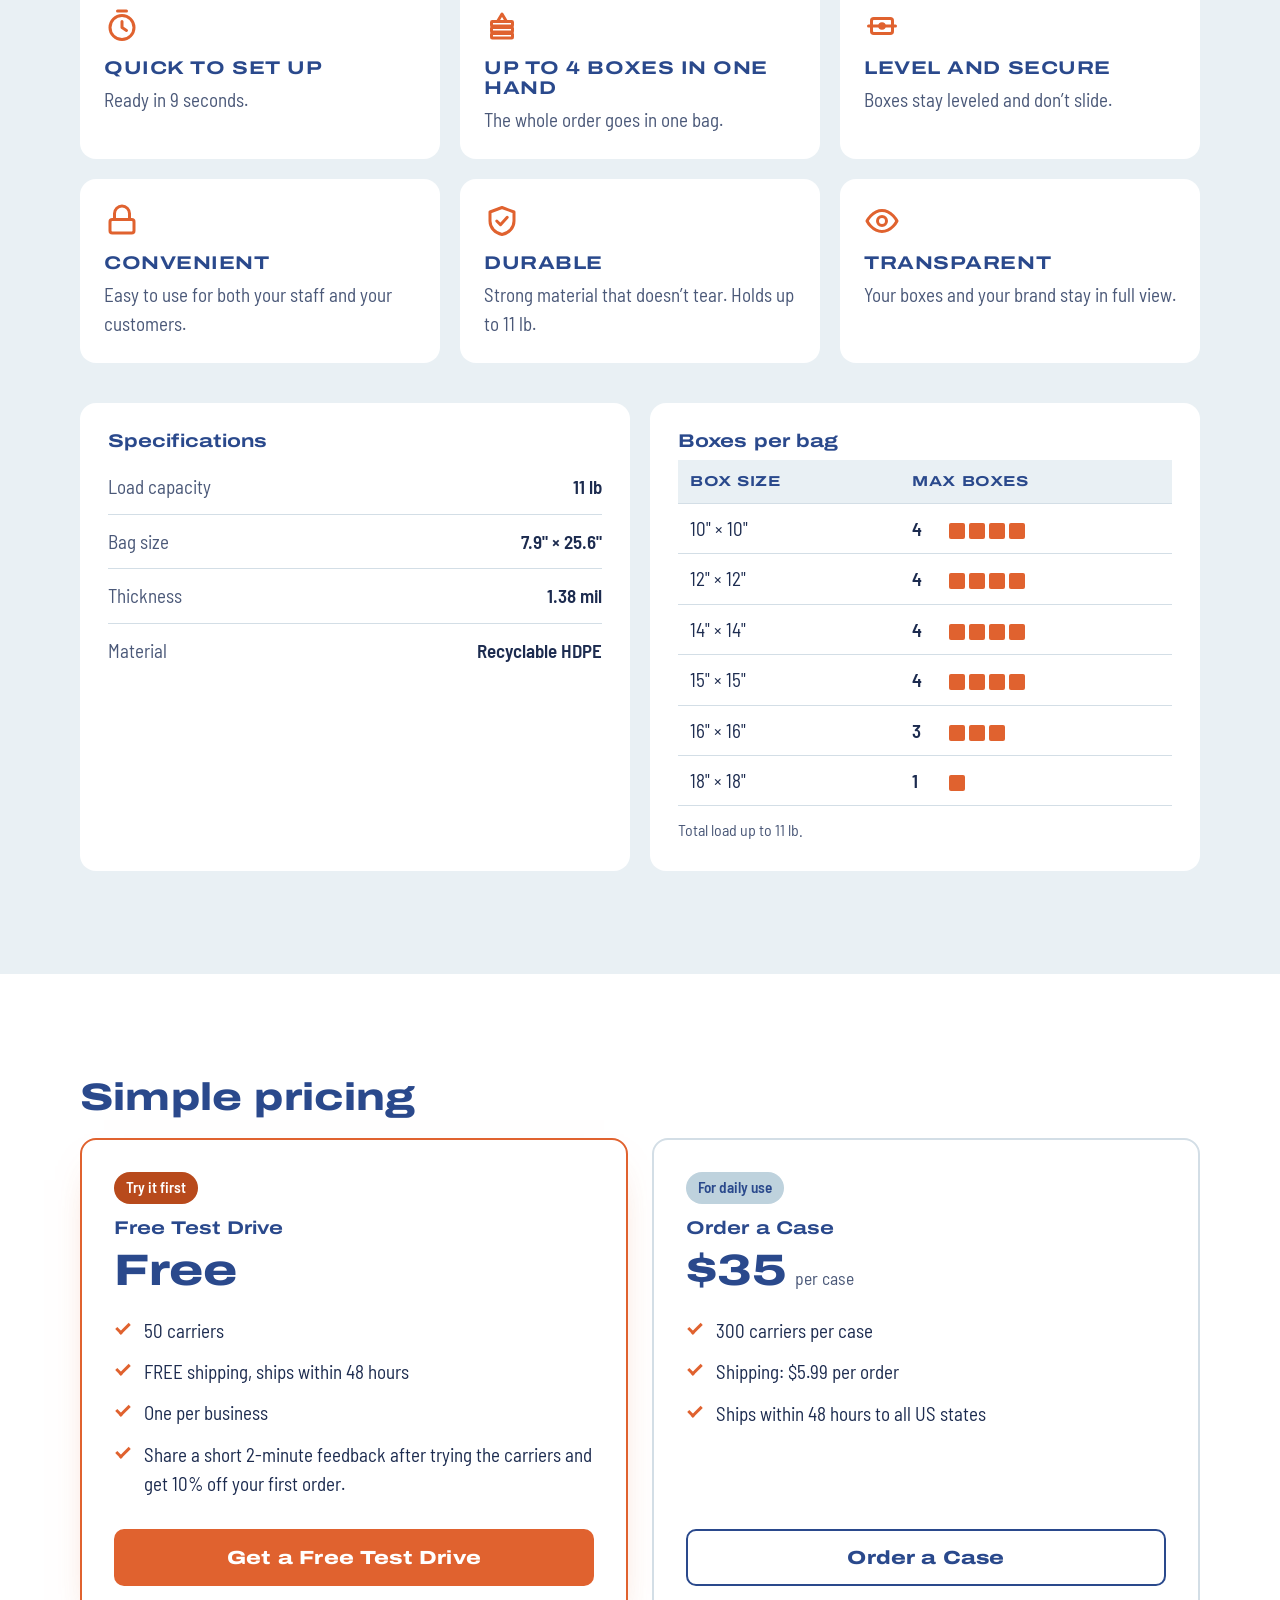
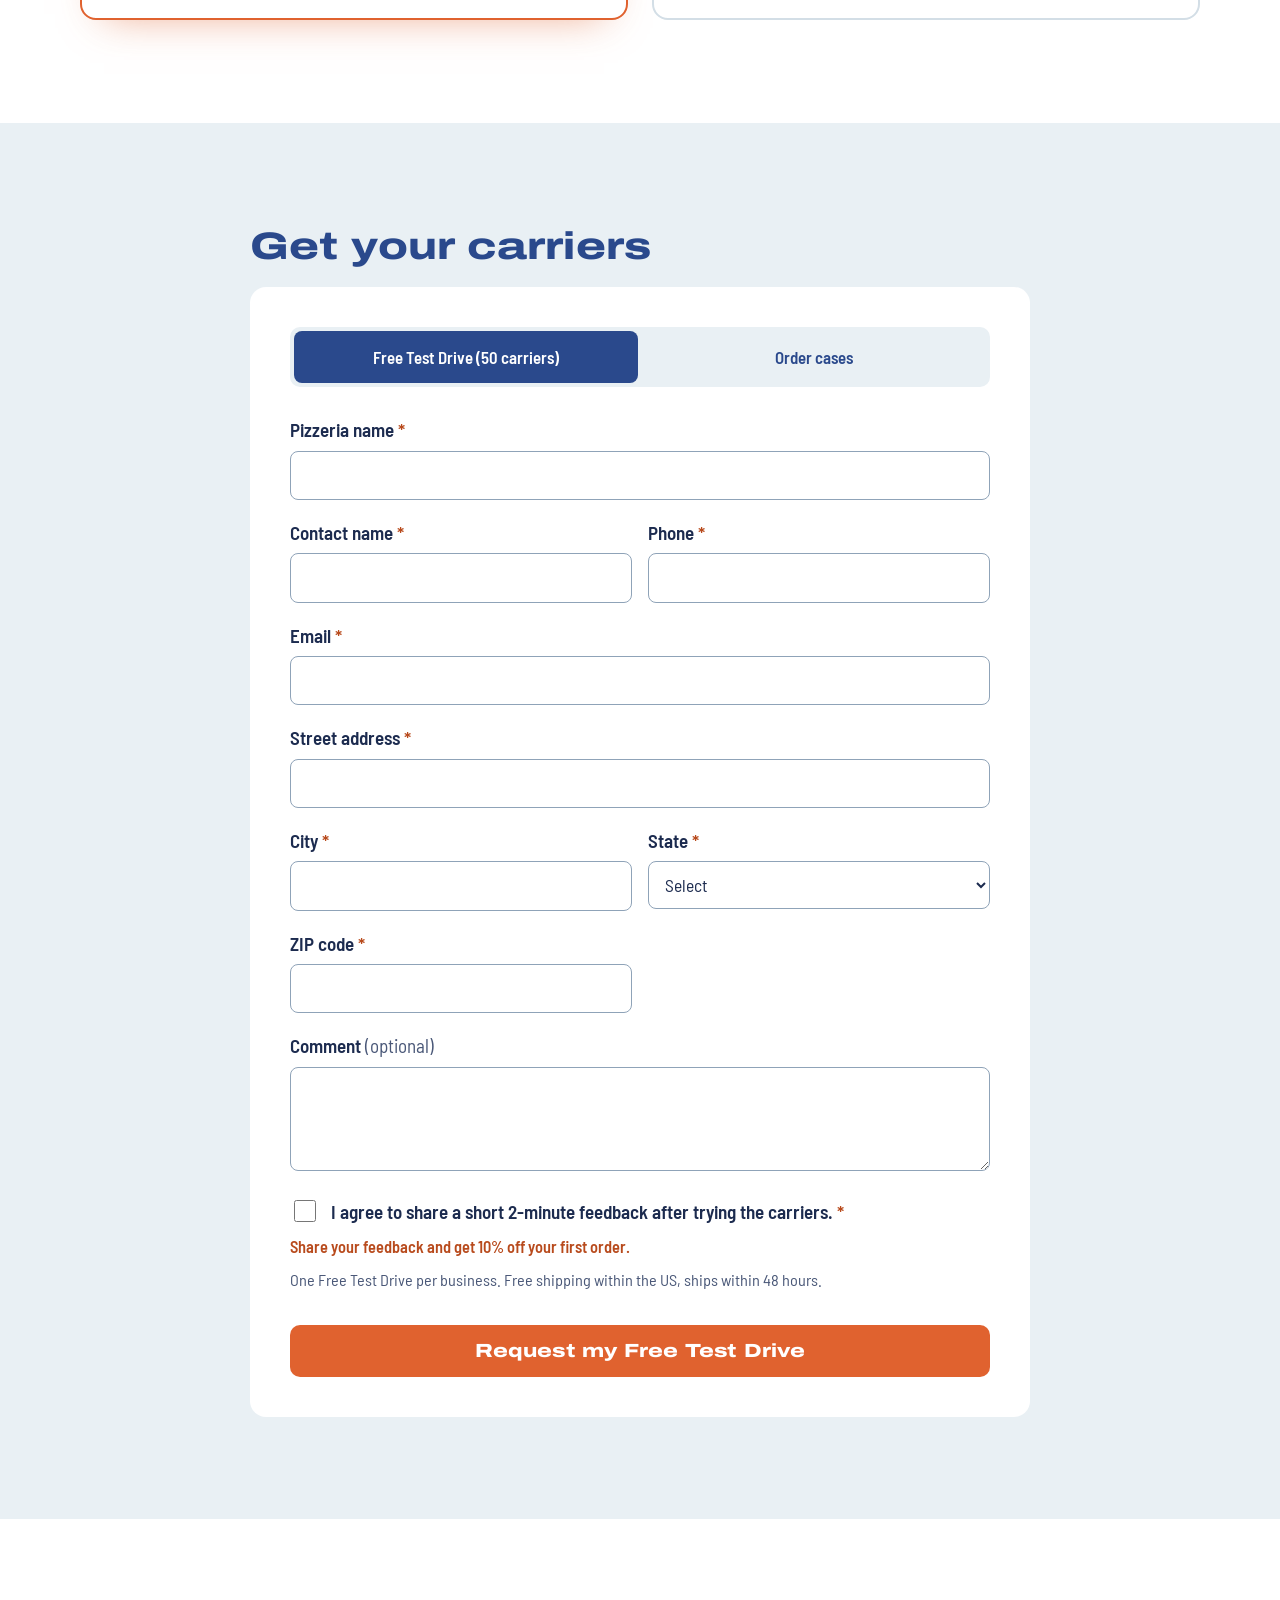
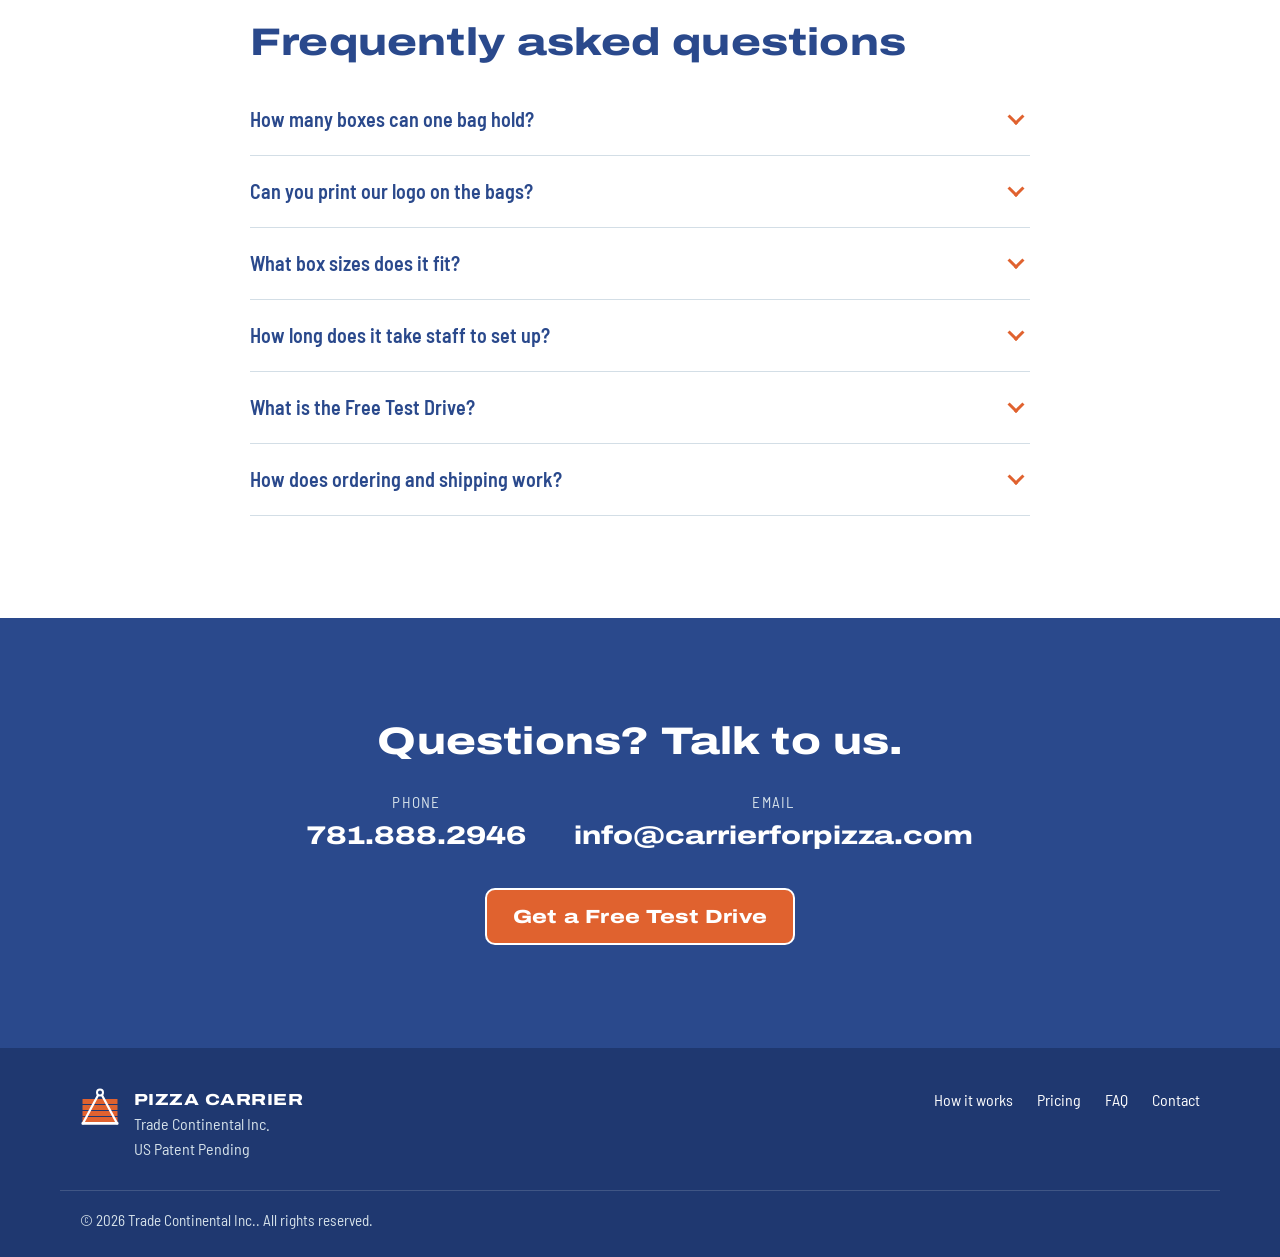
==== commit d6646a8d: "Add the Wrong/Right video to the hero with a poster frame Co-Authored-By: Claude Opus 5.5 <noreply@a" ====
--- a/index.html
+++ b/index.html
@@ -24,7 +24,7 @@
 <link rel="preconnect" href="https://fonts.googleapis.com">
 <link rel="preconnect" href="https://fonts.gstatic.com" crossorigin>
 <link href="https://fonts.googleapis.com/css2?family=Archivo:wdth,wght@125,700;125,800&family=Barlow+Semi+Condensed:wght@400;500;600&display=swap" rel="stylesheet">
-<link rel="stylesheet" href="css/styles.css?v=11">
+<link rel="stylesheet" href="css/styles.css?v=12">
 </head>
 <body>
 <a class="skip-link" href="#main">Skip to content</a>
@@ -62,7 +62,7 @@
             <span class="video-poster-label" id="video-label">Video coming soon</span>
           </button>
         </div>
-        <p class="video-caption">Watch: setting up a Pizza Carrier</p>
+        <p class="video-caption">Watch: the wrong way vs. the right way</p>
       </div>
       <div class="hero-copy">
         <p class="kicker">Pizza pickup</p>
@@ -417,7 +417,7 @@
   </div>
 </footer>
 
-<script src="js/config.js?v=11"></script>
-<script src="js/main.js?v=11"></script>
+<script src="js/config.js?v=12"></script>
+<script src="js/main.js?v=12"></script>
 </body>
 </html>
--- a/css/styles.css
+++ b/css/styles.css
@@ -150,6 +150,11 @@
   color: #fff; border: 0; cursor: pointer; font: inherit;
 }
 .video-poster[aria-disabled="true"] { cursor: default; }
+.video-poster.has-poster { background-color: var(--navy); background-size: cover; background-position: center; justify-content: flex-end; padding-bottom: 22px; }
+.video-poster.has-poster::before { content: ""; position: absolute; inset: 0; background: rgba(20, 30, 60, .28); }
+.video-poster.has-poster > * { position: relative; }
+.video-poster.has-poster .video-poster-mark { display: none; }
+.video-poster.has-poster .video-play-icon { position: absolute; top: 50%; left: 50%; transform: translate(-50%, -50%); width: 76px; height: 76px; }
 .video-poster-mark { width: clamp(72px, 12vw, 120px); height: auto; opacity: .95; }
 .video-play-icon {
   display: grid; place-items: center; width: 64px; height: 64px; border-radius: 50%;
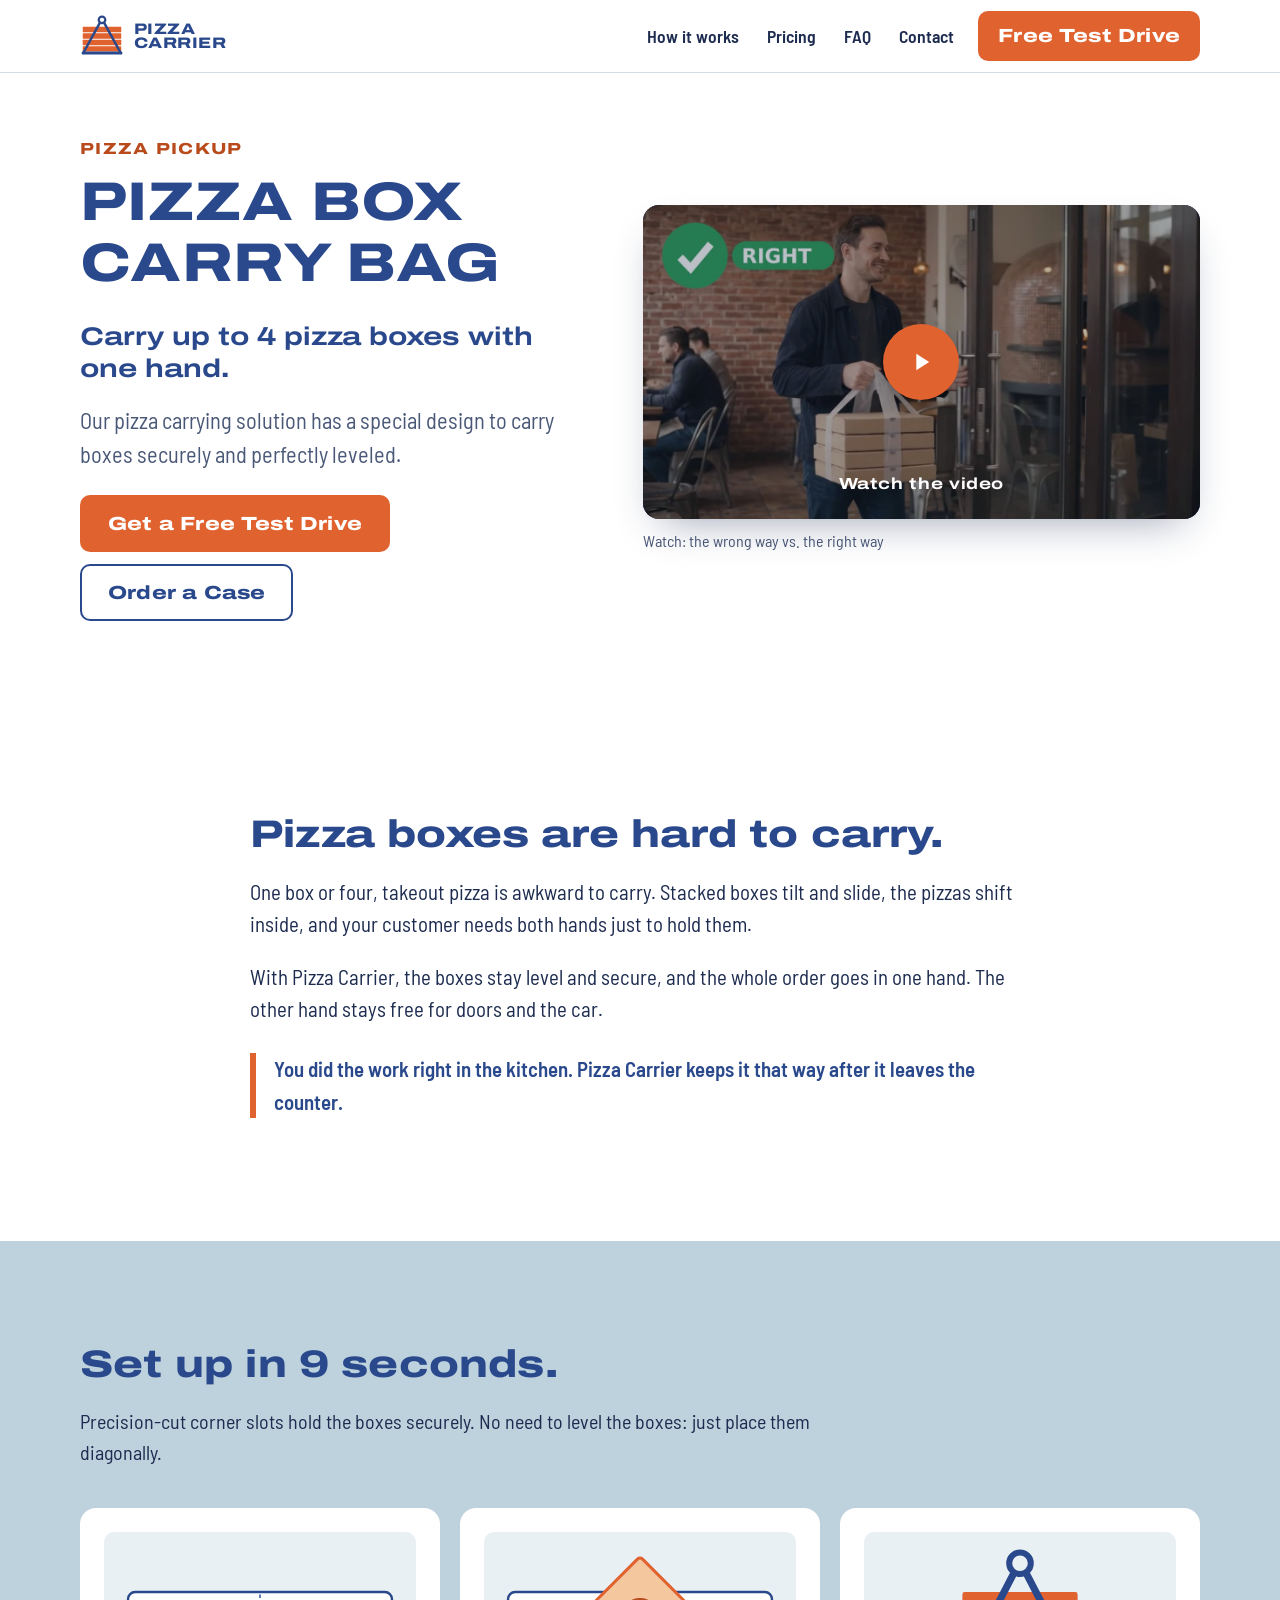
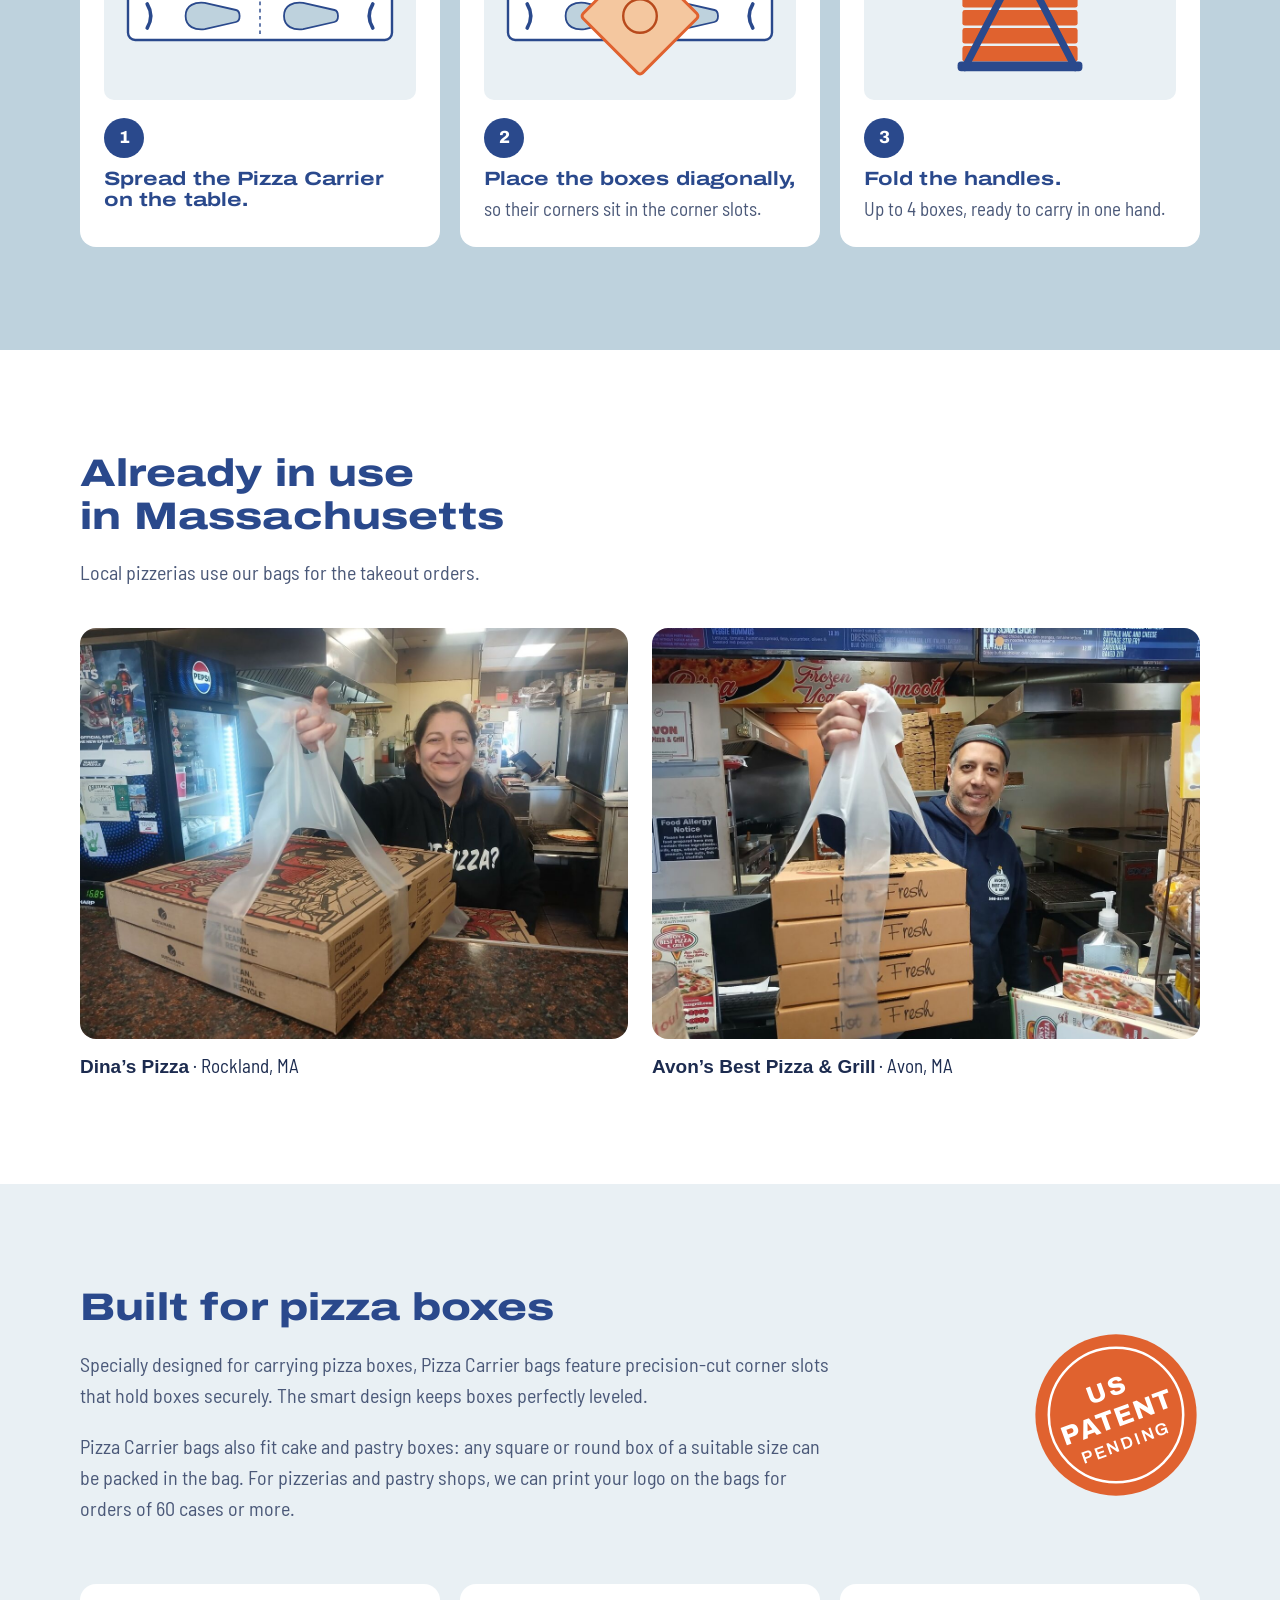
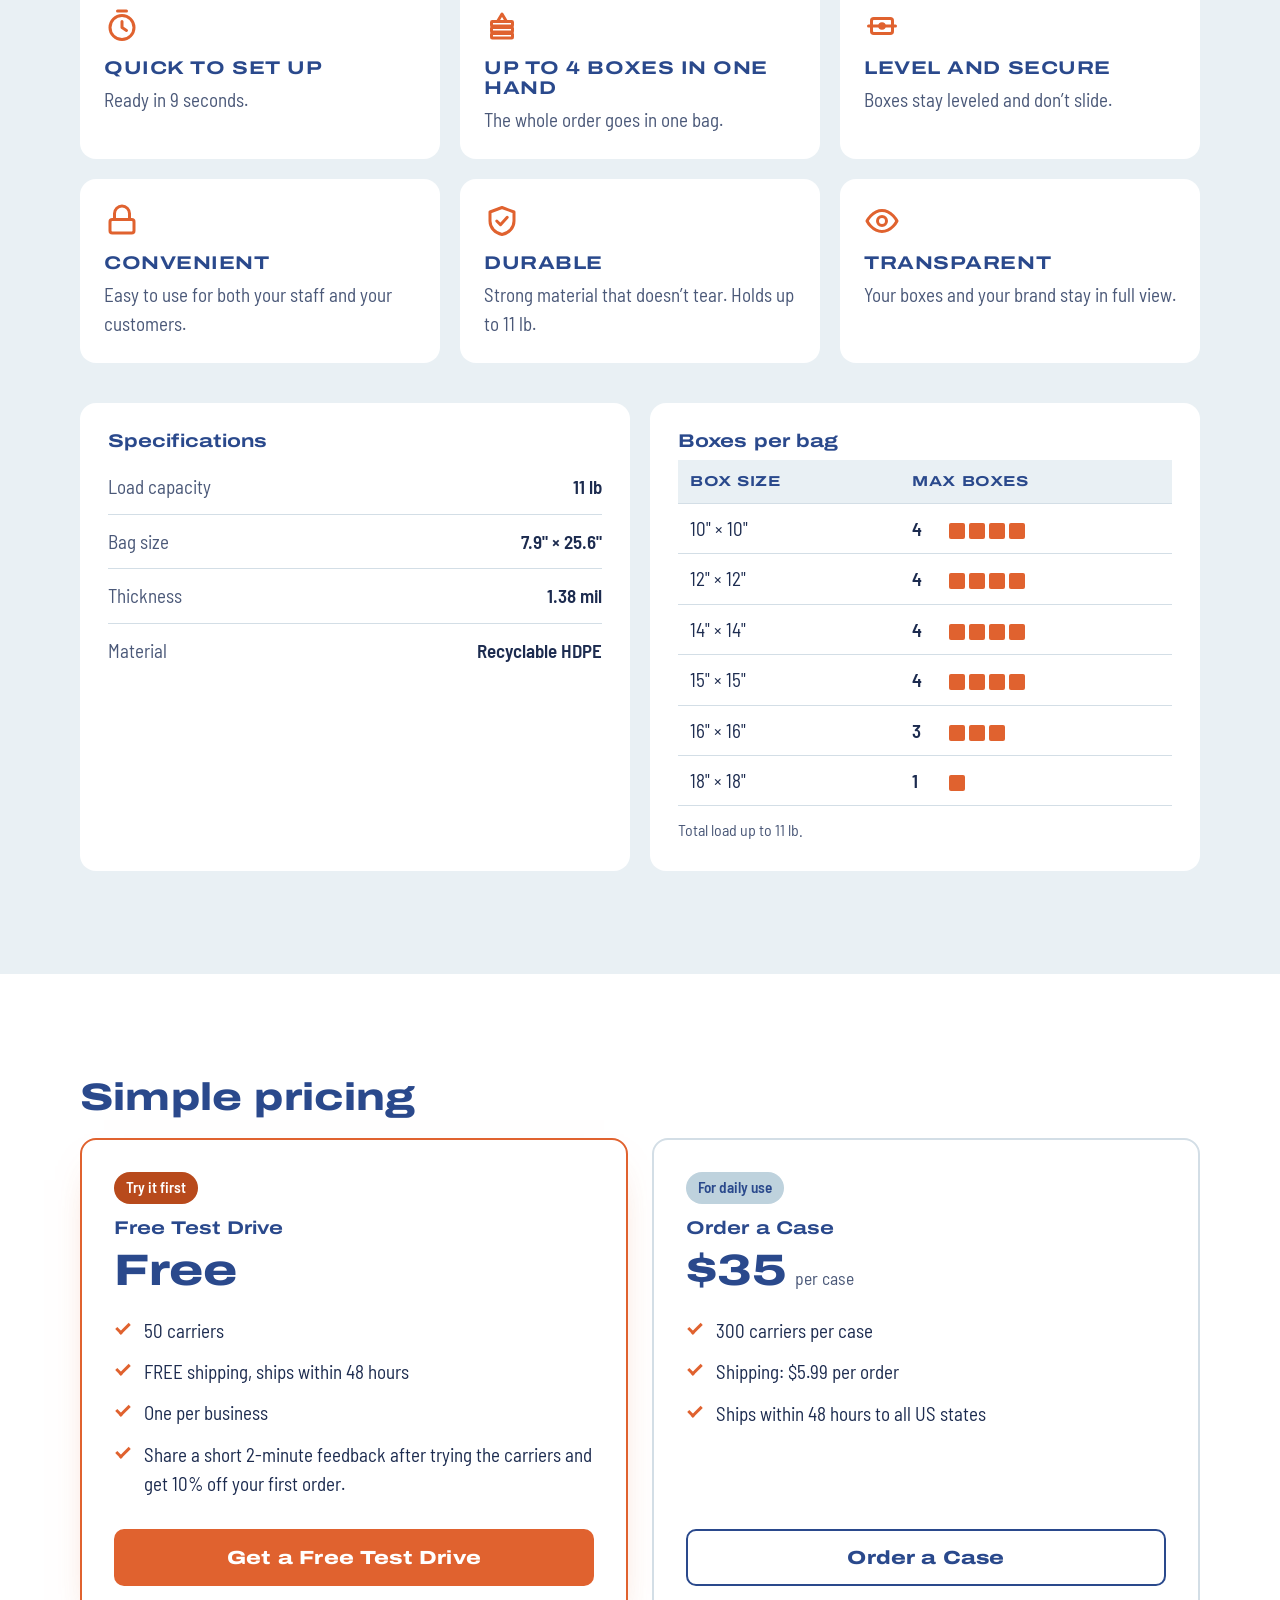
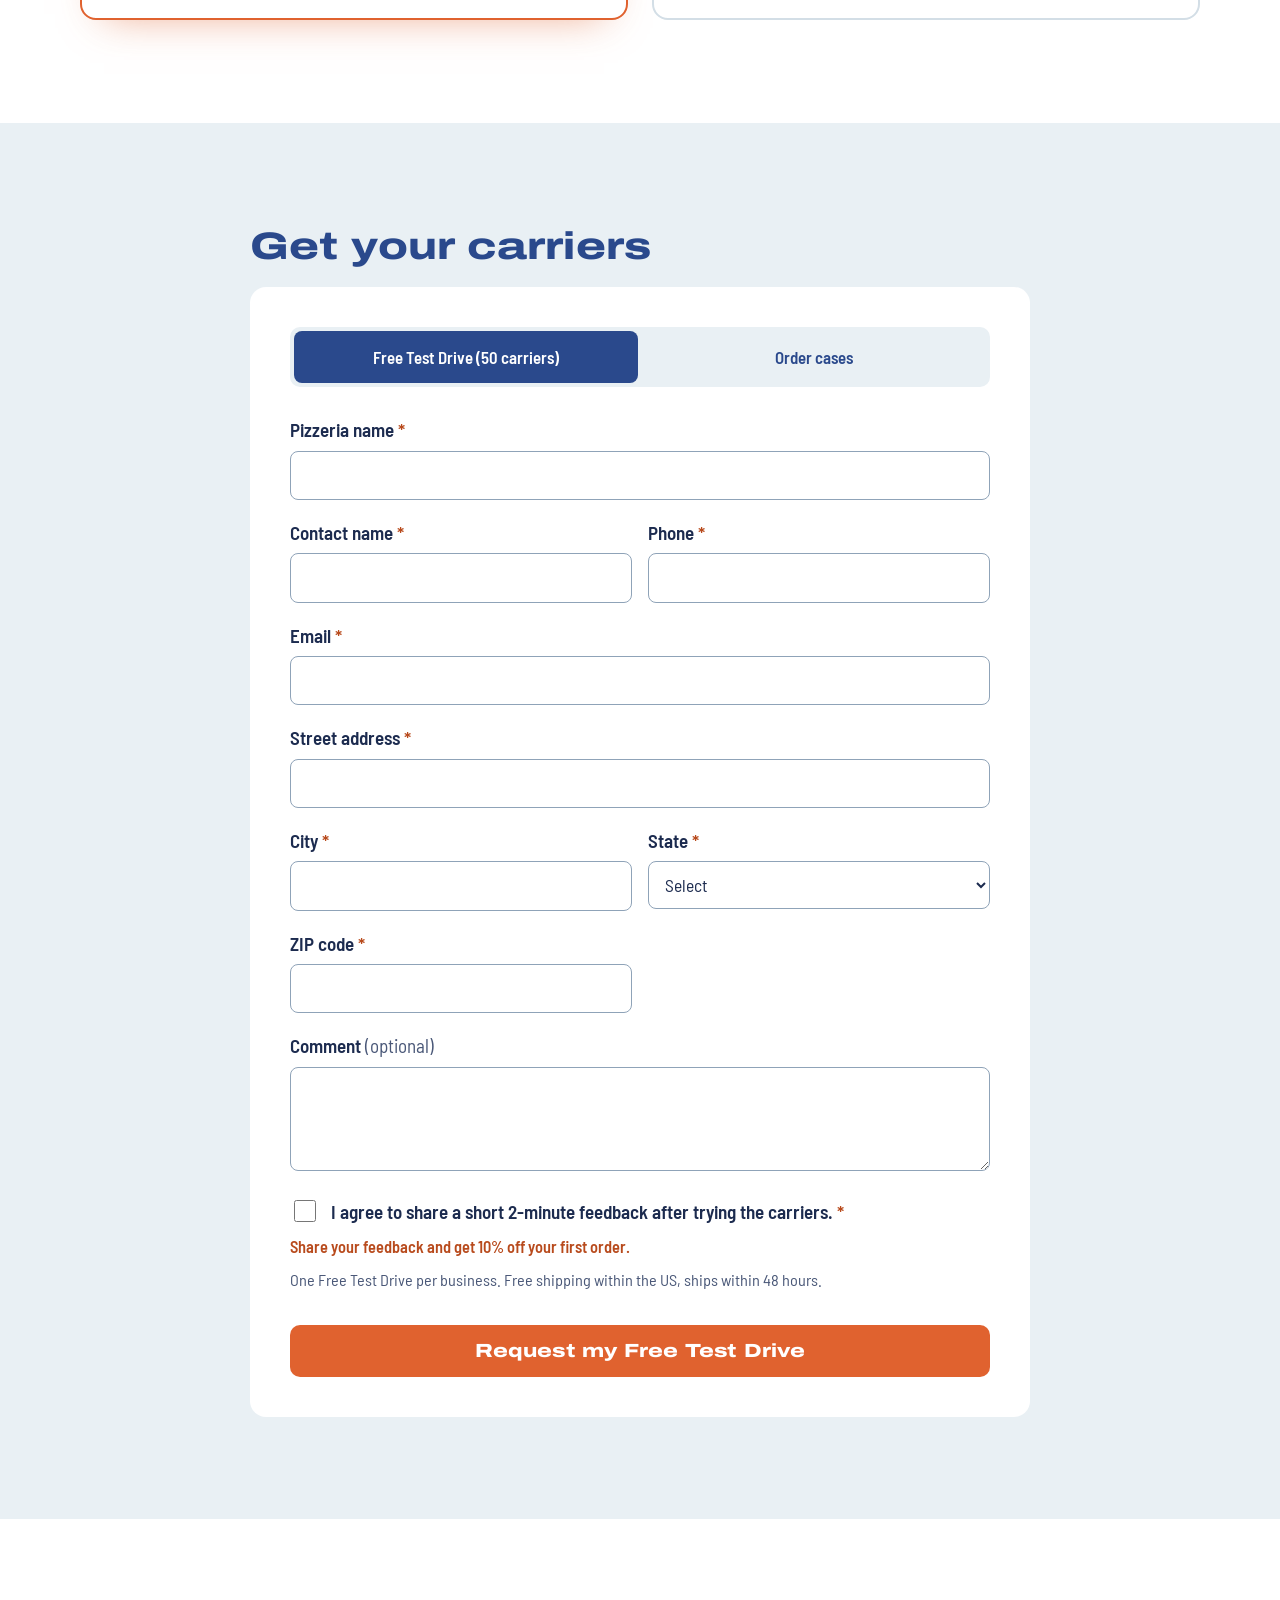
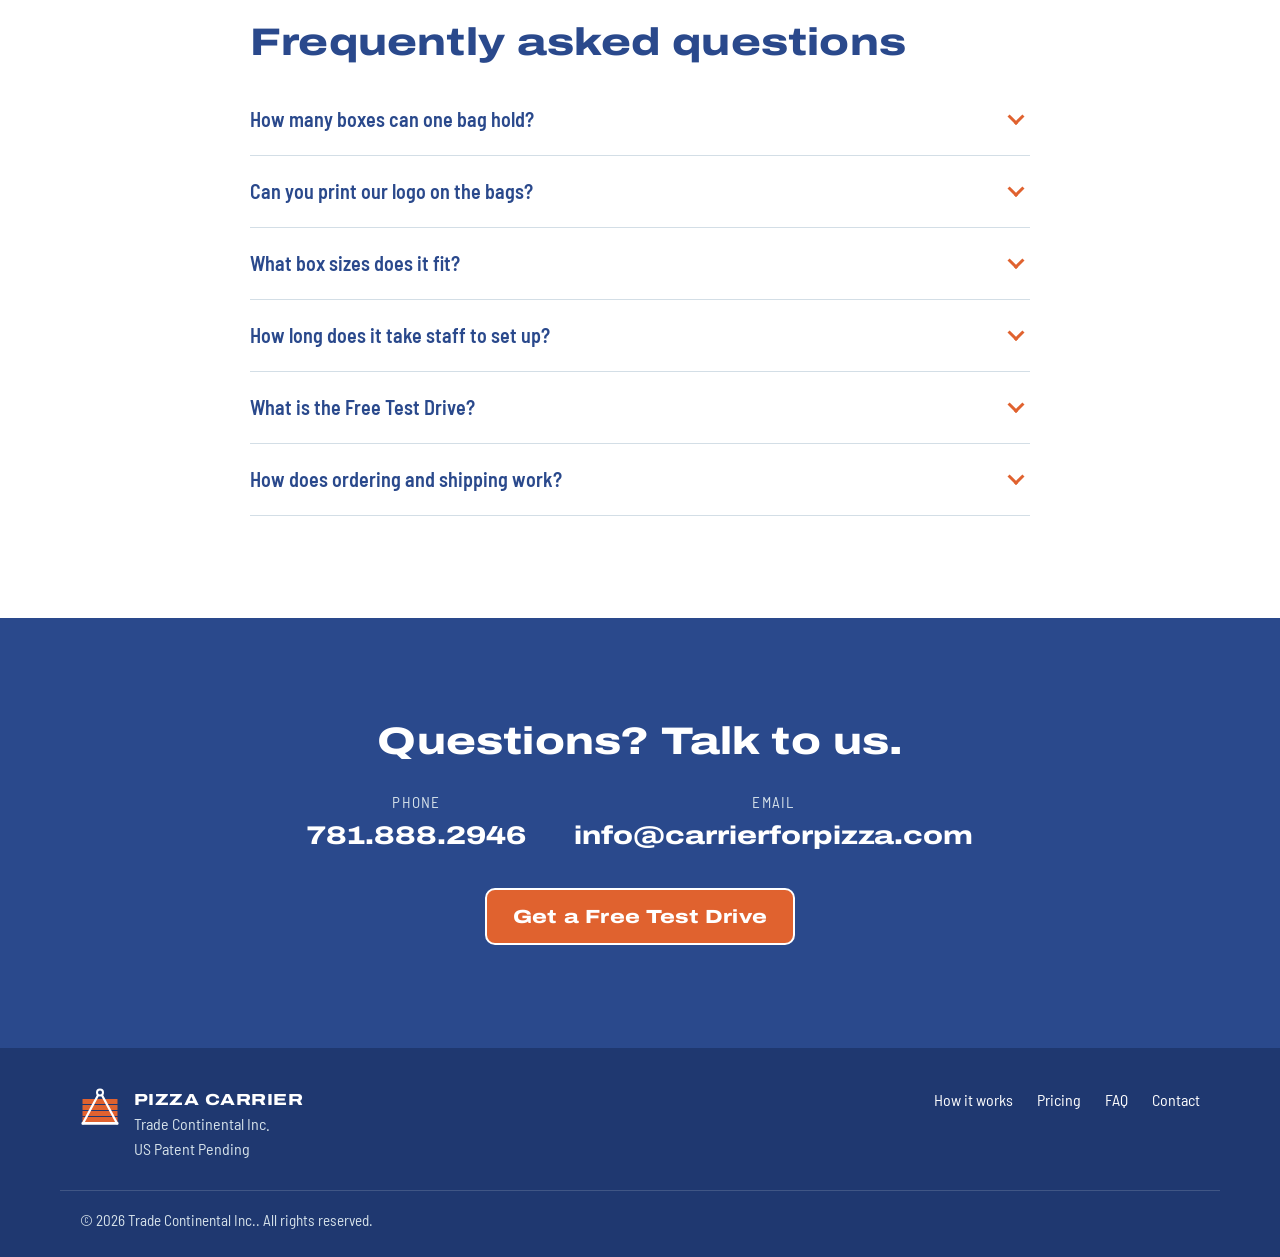
==== commit ed9e0539: "Replace the hero video with the full Wrong/Right version (door and car scenes) Co-Authored-By: Claud" ====
--- a/index.html
+++ b/index.html
@@ -24,7 +24,7 @@
 <link rel="preconnect" href="https://fonts.googleapis.com">
 <link rel="preconnect" href="https://fonts.gstatic.com" crossorigin>
 <link href="https://fonts.googleapis.com/css2?family=Archivo:wdth,wght@125,700;125,800&family=Barlow+Semi+Condensed:wght@400;500;600&display=swap" rel="stylesheet">
-<link rel="stylesheet" href="css/styles.css?v=12">
+<link rel="stylesheet" href="css/styles.css?v=13">
 </head>
 <body>
 <a class="skip-link" href="#main">Skip to content</a>
@@ -417,7 +417,7 @@
   </div>
 </footer>
 
-<script src="js/config.js?v=12"></script>
-<script src="js/main.js?v=12"></script>
+<script src="js/config.js?v=13"></script>
+<script src="js/main.js?v=13"></script>
 </body>
 </html>
